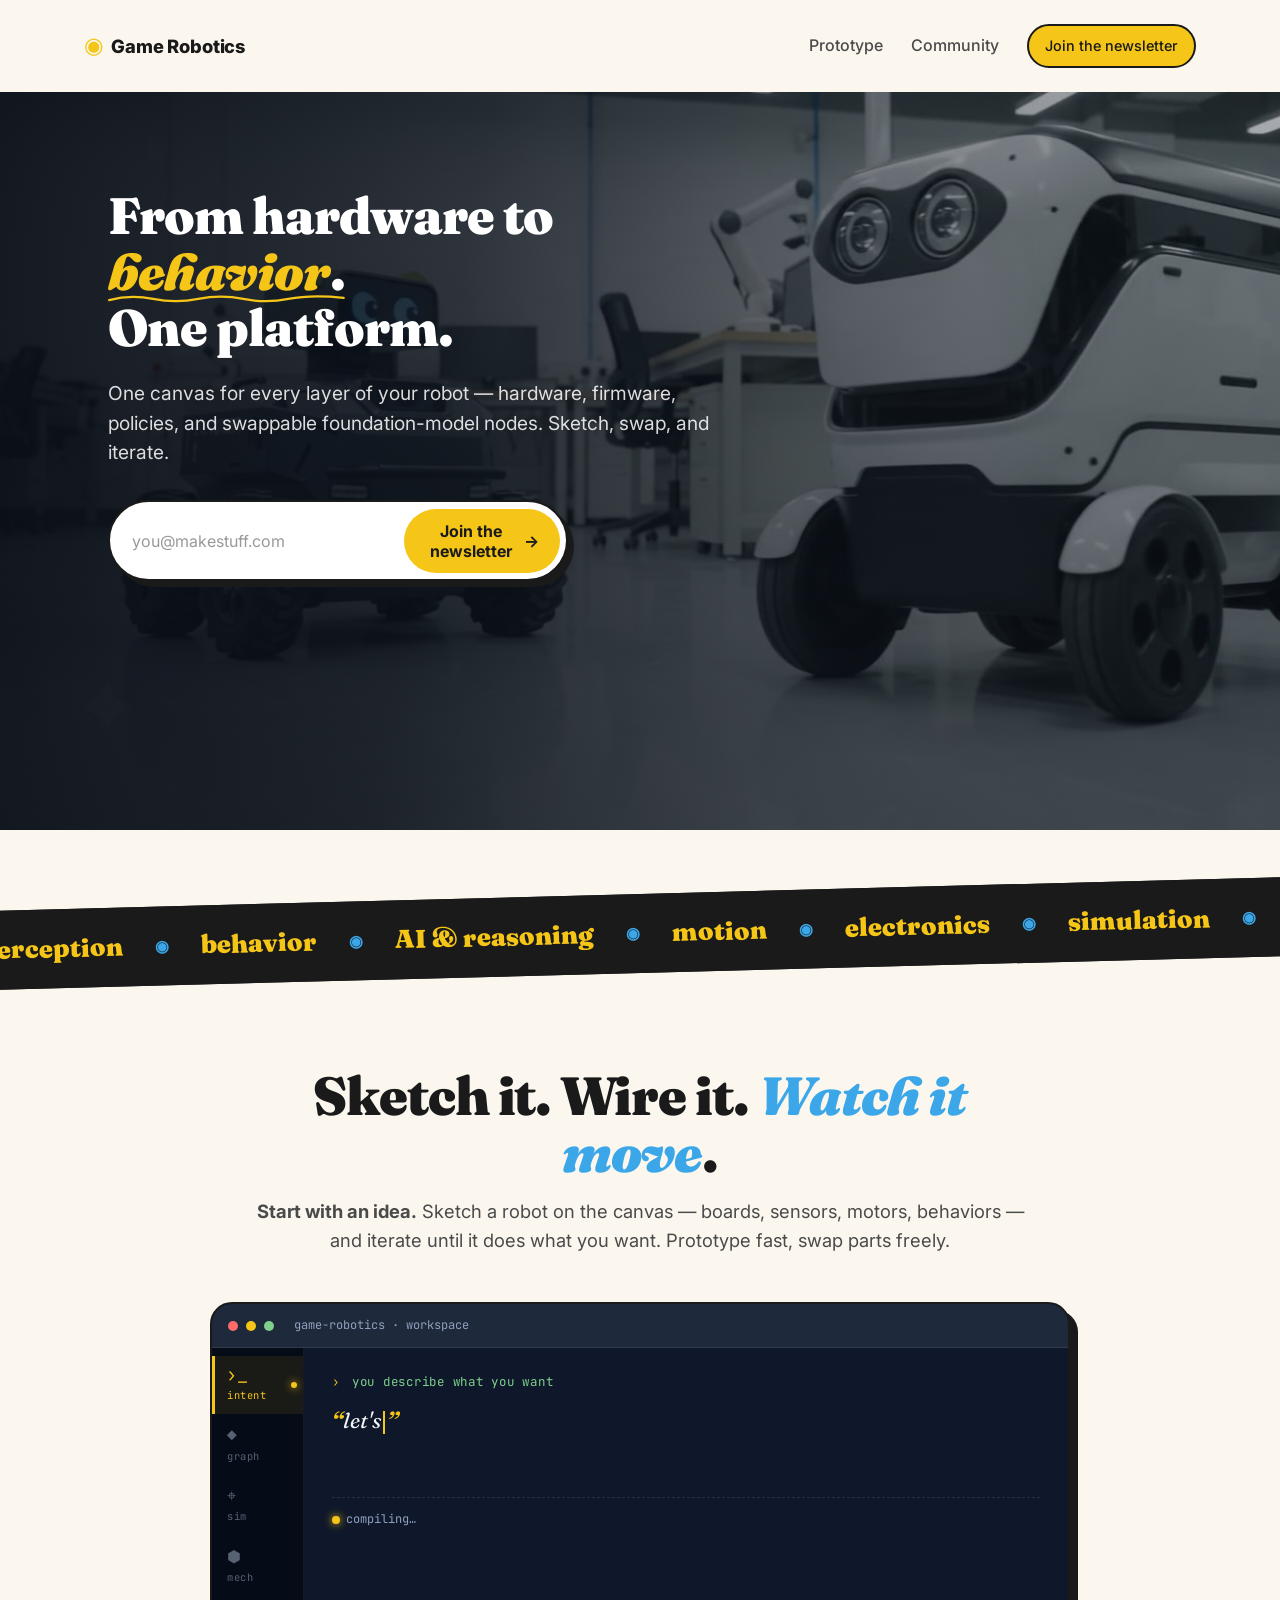
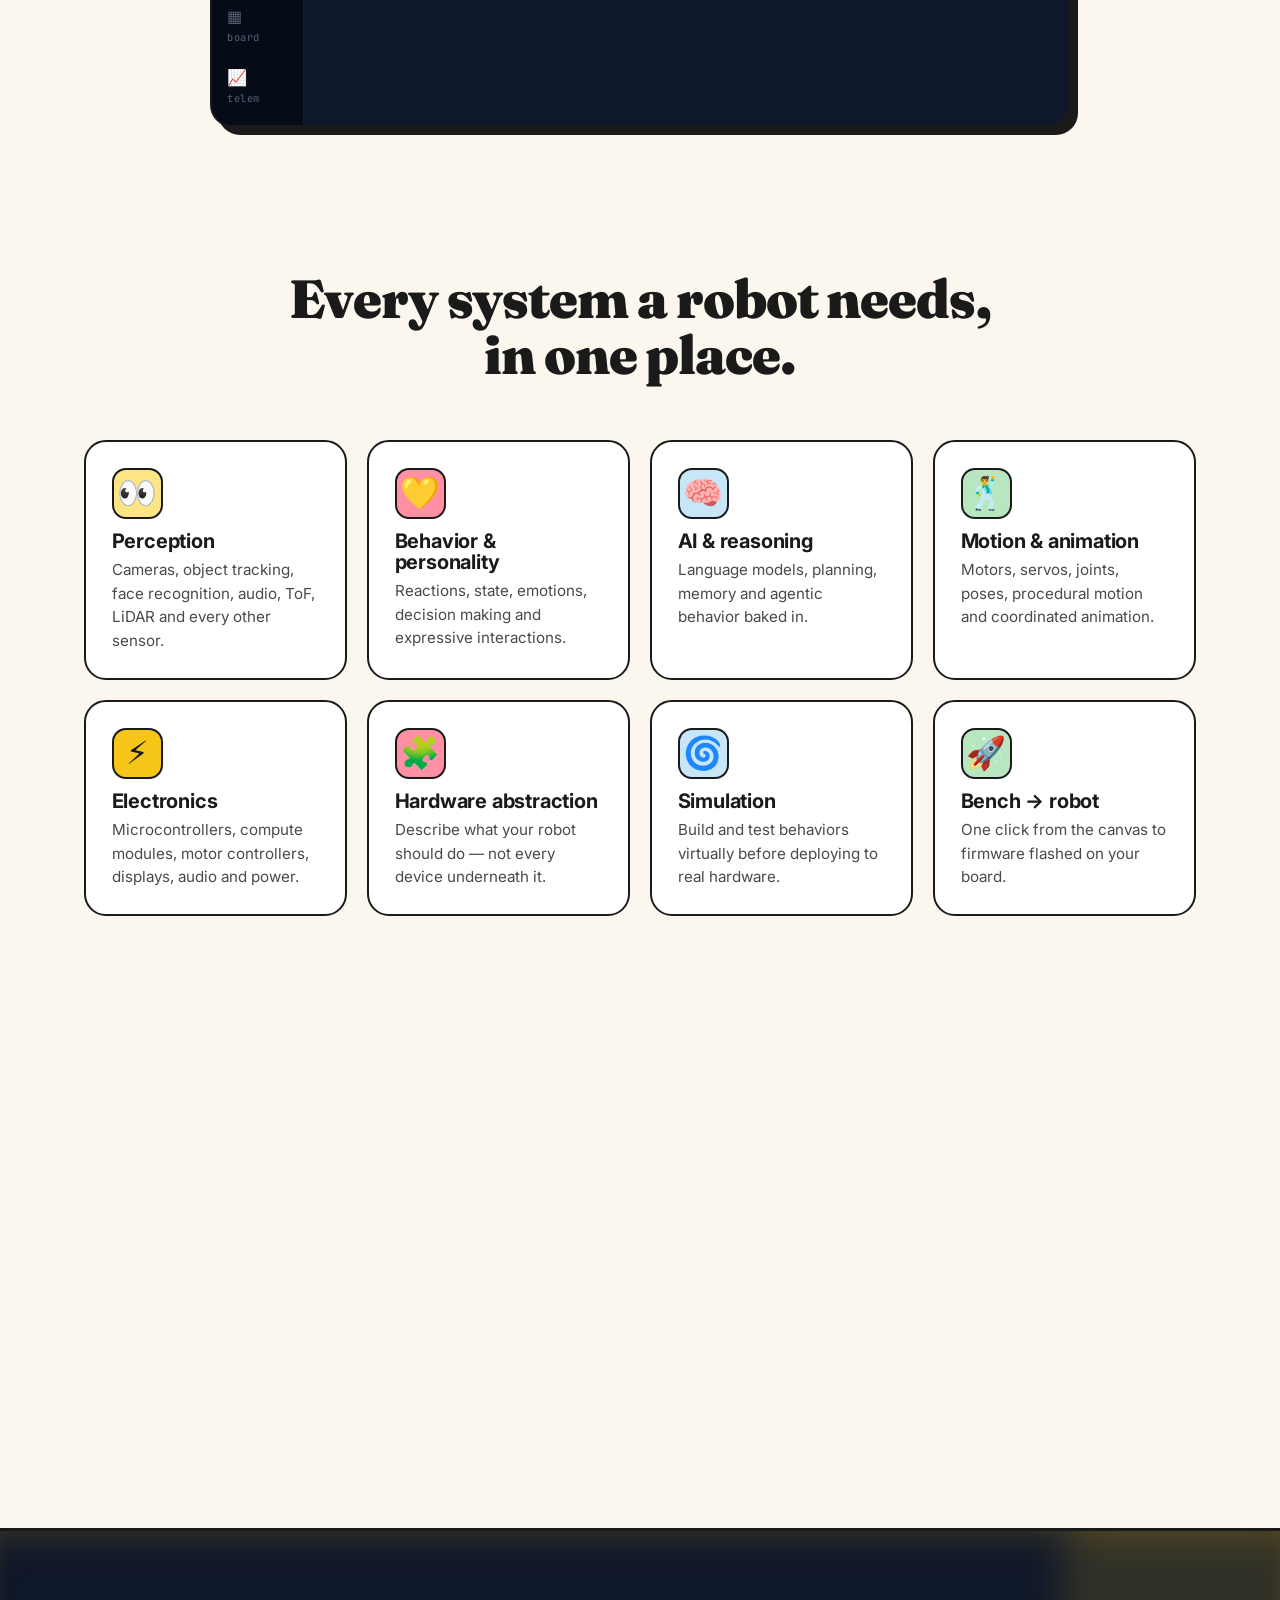
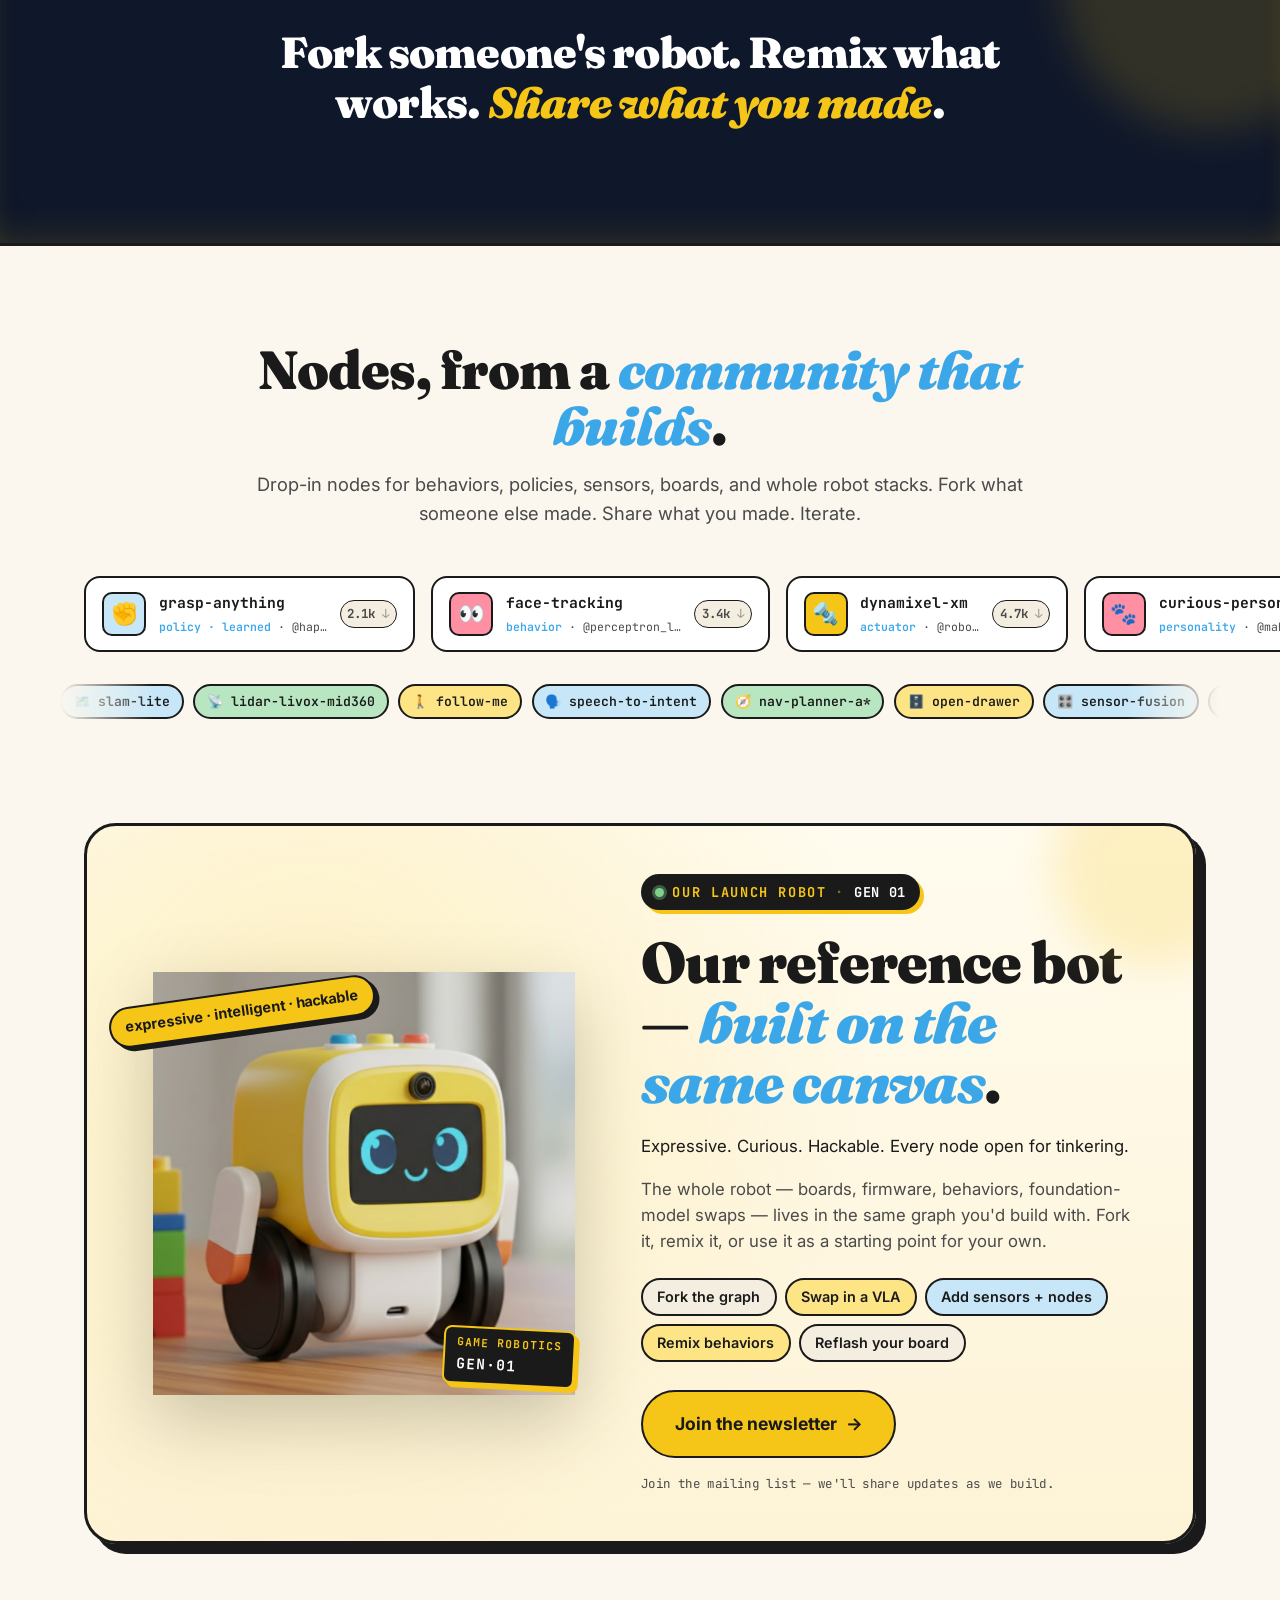
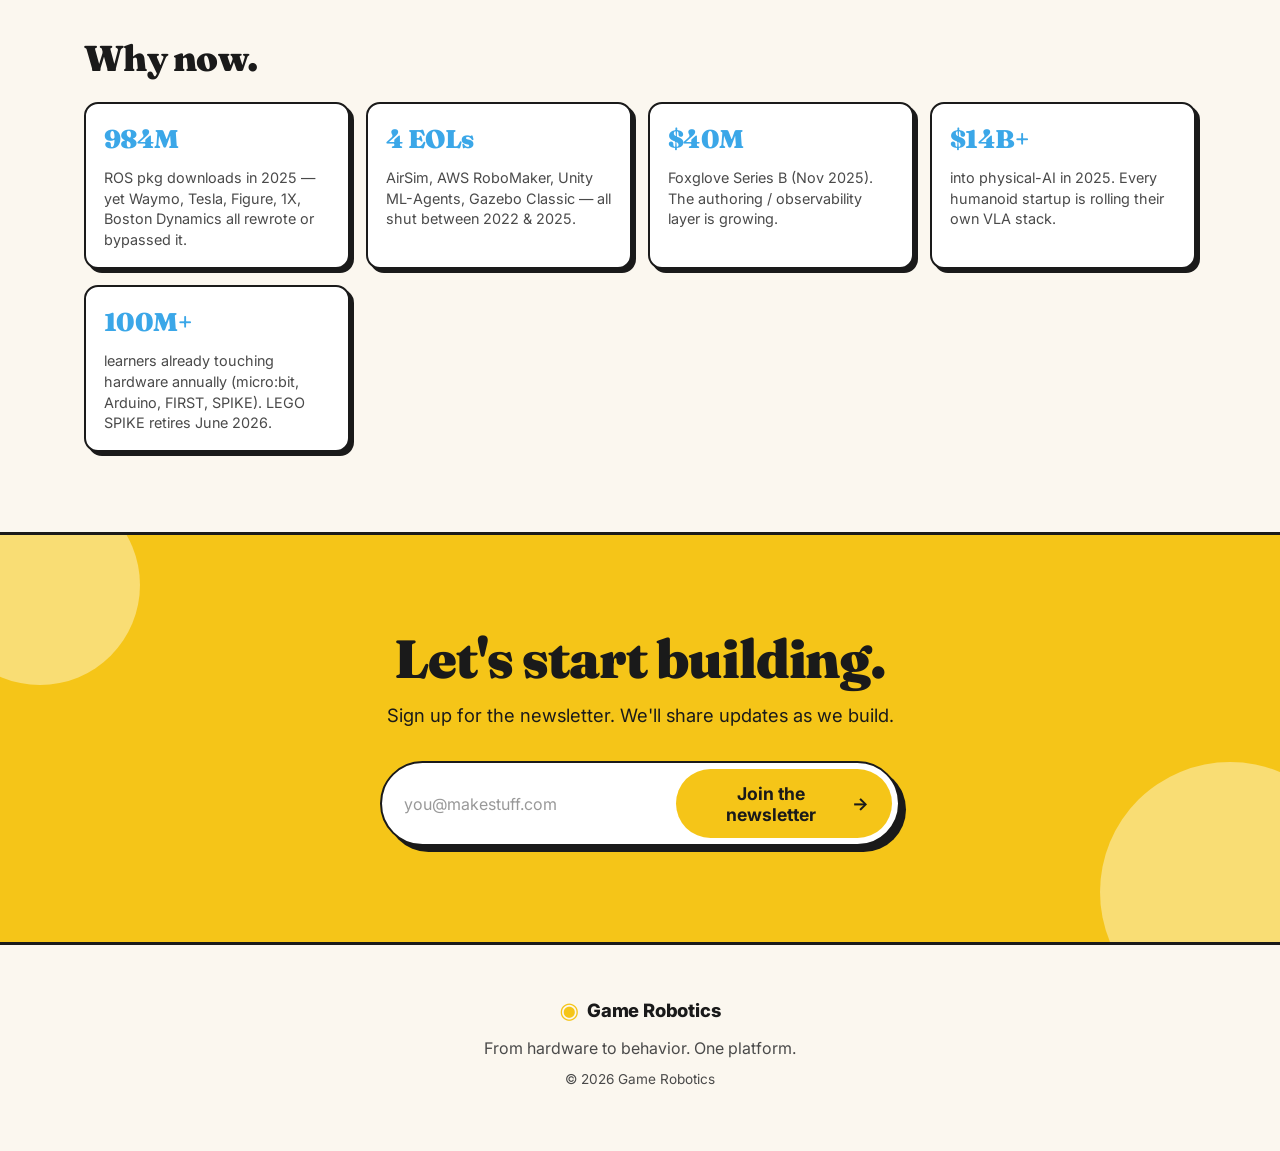
==== v5-substrate/index.html @ aabcc960 "D: 'breadboard' -> 'hardware' throughout (hero, title, footer)" ====
<!DOCTYPE html>
<html lang="en">
<head>
  <meta charset="UTF-8" />
  <meta name="viewport" content="width=device-width, initial-scale=1.0" />
  <title>Game Robotics — From hardware to behavior. One platform.</title>
  <meta name="description" content="From hardware to policy on one canvas. Hand-code a node or drop in a foundation model — same wires. For makers, researchers, and tinkerers." />
  <!-- Naming/domain notes (from Sept 2026 handoff, §9):
       - 'Game Robotics' invites ambiguity ('robotics for game devs?') — flagged, not yet renamed.
       - Domain grab status for gamerobotics.com/.io/.dev still open. -->
  <link rel="preconnect" href="https://fonts.googleapis.com" />
  <link rel="preconnect" href="https://fonts.gstatic.com" crossorigin />
  <link href="https://fonts.googleapis.com/css2?family=Fraunces:opsz,wght@9..144,700;9..144,900&family=Inter:wght@400;500;600;700&family=JetBrains+Mono:wght@500&display=swap" rel="stylesheet" />
  <link rel="stylesheet" href="styles.css" />
</head>
<body>
  <!-- Nav -->
  <header class="nav">
    <a href="#" class="logo">
      <span class="logo-mark">◉</span>
      <span>Game Robotics</span>
    </a>
    <nav class="nav-links">
      <a href="#engine">Prototype</a>
      <a href="#community">Community</a>
      <a href="#signup" class="btn btn-sm btn-primary">Join the newsletter</a>
    </nav>
  </header>

  <!-- Hero -->
  <section class="hero hero-video">
    <video class="hero-bg" autoplay muted loop playsinline preload="auto" poster="assets/hero-poster.jpg">
      <source src="assets/hero.mp4" type="video/mp4" />
    </video>
    <div class="hero-scrim" aria-hidden="true"></div>
    <div class="hero-copy">
      <h1>
        From hardware to <span class="squiggle-wrap"><em>behavior</em>.<svg class="squiggle" viewBox="0 0 420 12" fill="none" xmlns="http://www.w3.org/2000/svg"><path d="M2 8 Q 40 -2, 80 6 T 160 6 T 240 6 T 320 6 T 418 4" stroke="#F5C518" stroke-width="4" stroke-linecap="round"/></svg></span><br />
        One platform.
      </h1>
      <p class="lede">
        One canvas for every layer of your robot — hardware, firmware, policies,
        and swappable foundation-model nodes. Sketch, swap, and iterate.
      </p>
      <form class="signup" onsubmit="event.preventDefault(); document.getElementById('signup-success').hidden = false;">
        <input type="email" placeholder="you@makestuff.com" aria-label="Email address" required />
        <button type="submit" class="btn btn-primary">
          Join the newsletter <span aria-hidden="true">→</span>
        </button>
      </form>
      <p id="signup-success" class="signup-success" hidden>Thanks! We'll be in touch. 🎉</p>
    </div>
  </section>

  <!-- Marquee -->
  <div class="marquee" aria-hidden="true">
    <div class="marquee-track">
      <span>perception</span><span>◉</span>
      <span>behavior</span><span>◉</span>
      <span>AI &amp; reasoning</span><span>◉</span>
      <span>motion</span><span>◉</span>
      <span>electronics</span><span>◉</span>
      <span>simulation</span><span>◉</span>
      <span>foundation models</span><span>◉</span>
      <span>perception</span><span>◉</span>
      <span>behavior</span><span>◉</span>
      <span>AI &amp; reasoning</span><span>◉</span>
      <span>motion</span><span>◉</span>
      <span>electronics</span><span>◉</span>
      <span>simulation</span><span>◉</span>
      <span>foundation models</span><span>◉</span>
    </div>
  </div>

  <!-- The pitch -->
  <section class="pitch" id="engine">
    <div class="section-head">
      <h2>Sketch it. Wire it. <em>Watch it move</em>.</h2>
      <p class="section-lede">
        <strong>Start with an idea.</strong> Sketch a robot on the canvas —
        boards, sensors, motors, behaviors — and iterate until it does what
        you want. Prototype fast, swap parts freely.
      </p>
    </div>

    <div class="prompt-card" data-typewriter="let's make a robot that delivers food to people in food deserts. we want it expressive and friendly.">
      <div class="prompt-topbar">
        <span class="prompt-dot"></span>
        <span class="prompt-dot"></span>
        <span class="prompt-dot"></span>
        <span class="prompt-tabname">game-robotics · workspace</span>
      </div>
      <div class="prompt-shell">
        <aside class="prompt-tabs" aria-label="Workspace contexts">
          <div class="ptab" data-phase="intent">
            <span class="ptab-ic" aria-hidden="true">›_</span>
            <span class="ptab-lb">intent</span>
          </div>
          <div class="ptab" data-phase="graph">
            <span class="ptab-ic" aria-hidden="true">◆</span>
            <span class="ptab-lb">graph</span>
          </div>
          <div class="ptab" data-phase="sim">
            <span class="ptab-ic" aria-hidden="true">⌖</span>
            <span class="ptab-lb">sim</span>
          </div>
          <div class="ptab" data-phase="mech">
            <span class="ptab-ic" aria-hidden="true">⬢</span>
            <span class="ptab-lb">mech</span>
          </div>
          <div class="ptab" data-phase="board">
            <span class="ptab-ic" aria-hidden="true">▦</span>
            <span class="ptab-lb">board</span>
          </div>
          <div class="ptab" data-phase="telemetry">
            <span class="ptab-ic" aria-hidden="true">📈</span>
            <span class="ptab-lb">telem</span>
          </div>
        </aside>
        <div class="prompt-main">
      <div class="prompt-body">
        <div class="prompt-label"><span class="pl-arrow">›</span> you describe what you want</div>
        <p class="prompt-text">
          <span class="prompt-quote">“</span><span class="prompt-typed" aria-live="polite"></span><span class="prompt-cursor" aria-hidden="true"></span><span class="prompt-quote">”</span>
        </p>
        <div class="prompt-status">
          <span class="status-dot"></span> <span class="status-text">awaiting input…</span>
        </div>
      </div>

      <!-- Blueprint diagram: appears after typing completes -->
      <div class="blueprint" aria-label="Blueprint graph generated from your intent">
        <div class="bp-grid" aria-hidden="true"></div>
        <svg class="bp-wires" viewBox="0 0 800 380" preserveAspectRatio="none" aria-hidden="true">
          <defs>
            <linearGradient id="wire-blue" x1="0" x2="1"><stop offset="0" stop-color="#3BA7E8"/><stop offset="1" stop-color="#3BA7E8"/></linearGradient>
            <linearGradient id="wire-yellow" x1="0" x2="1"><stop offset="0" stop-color="#F5C518"/><stop offset="1" stop-color="#F5C518"/></linearGradient>
            <linearGradient id="wire-green" x1="0" x2="1"><stop offset="0" stop-color="#7ED08C"/><stop offset="1" stop-color="#7ED08C"/></linearGradient>
          </defs>
          <path class="wire wire-1" d="M 170 200 C 220 200, 170 90, 220 90" stroke="url(#wire-yellow)" fill="none" stroke-width="3" stroke-linecap="round"/>
          <path class="wire wire-2" d="M 170 200 C 220 200, 170 290, 220 290" stroke="url(#wire-yellow)" fill="none" stroke-width="3" stroke-linecap="round"/>
          <path class="wire wire-3" d="M 360 90 L 440 90" stroke="url(#wire-blue)" fill="none" stroke-width="3" stroke-linecap="round"/>
          <path class="wire wire-4" d="M 360 290 L 440 290" stroke="url(#wire-blue)" fill="none" stroke-width="3" stroke-linecap="round"/>
          <path class="wire wire-5" d="M 580 90 C 620 90, 580 200, 620 200" stroke="url(#wire-green)" fill="none" stroke-width="3" stroke-linecap="round"/>
          <path class="wire wire-6" d="M 580 290 C 620 290, 580 200, 620 200" stroke="url(#wire-green)" fill="none" stroke-width="3" stroke-linecap="round"/>
        </svg>

        <div class="bp-node bp-event"     style="--x:2%;  --y:44%; --i:0">
          <div class="bp-head">event · request</div>
          <div class="bp-row"><span>intent</span><span class="pin pin-out"></span></div>
        </div>
        <div class="bp-node bp-fn"        style="--x:26%; --y:16%; --i:1">
          <div class="bp-head">perception</div>
          <div class="bp-row"><span class="pin pin-in"></span><span>vision + audio</span><span class="pin pin-out"></span></div>
        </div>
        <div class="bp-node bp-fn"        style="--x:26%; --y:66%; --i:2">
          <div class="bp-head">navigation</div>
          <div class="bp-row"><span class="pin pin-in"></span><span>route + obstacle</span><span class="pin pin-out"></span></div>
        </div>
        <div class="bp-node bp-behavior"  style="--x:52%; --y:16%; --i:3">
          <div class="bp-head">expression</div>
          <div class="bp-row"><span class="pin pin-in"></span><span>smile · greet</span><span class="pin pin-out"></span></div>
        </div>
        <div class="bp-node bp-fn"        style="--x:52%; --y:66%; --i:4">
          <div class="bp-head">path plan</div>
          <div class="bp-row"><span class="pin pin-in"></span><span>waypoints</span><span class="pin pin-out"></span></div>
        </div>
        <div class="bp-node bp-deploy"    style="--x:78%; --y:44%; --i:5">
          <div class="bp-head">deliver</div>
          <div class="bp-row"><span class="pin pin-in"></span><span>handoff · farewell</span></div>
        </div>
      </div>

      <!-- Simulation viewport: top-down city map -->
      <div class="simulation" aria-label="Live simulation of the robot delivering across a small city">
        <div class="sim-viewport">
          <!-- Map: buildings, streets, route, robot -->
          <svg class="sim-map" viewBox="0 0 800 380" preserveAspectRatio="none" aria-hidden="true">
            <!-- Background -->
            <rect width="800" height="380" fill="#050912"/>

            <!-- Building blocks -->
            <g class="bldgs">
              <rect x="30"  y="30"  width="360" height="140" rx="4" class="bldg"/>
              <rect x="440" y="30"  width="160" height="140" rx="4" class="bldg"/>
              <rect x="640" y="30"  width="130" height="140" rx="4" class="bldg bldg-dest"/>
              <rect x="30"  y="220" width="360" height="80"  rx="4" class="bldg bldg-park"/>
              <rect x="440" y="220" width="160" height="80"  rx="4" class="bldg"/>
              <rect x="640" y="220" width="130" height="80"  rx="4" class="bldg"/>
              <rect x="30"  y="340" width="740" height="30"  rx="4" class="bldg bldg-thin"/>
            </g>

            <!-- Street center dashed lines -->
            <g class="street-lines">
              <line x1="30"  y1="195" x2="770" y2="195"/>
              <line x1="30"  y1="325" x2="770" y2="325"/>
              <line x1="420" y1="30"  x2="420" y2="340"/>
              <line x1="620" y1="30"  x2="620" y2="340"/>
            </g>

            <!-- Route: warehouse → delivery-04 -->
            <path id="route" class="route-glow" d="M 80 325 H 410 Q 420 325 420 315 V 205 Q 420 195 430 195 H 610 Q 620 195 620 185 V 80" fill="none"/>
            <path class="route-line" d="M 80 325 H 410 Q 420 325 420 315 V 205 Q 420 195 430 195 H 610 Q 620 195 620 185 V 80" fill="none"/>

            <!-- Origin marker -->
            <g class="marker-origin" transform="translate(80, 325)">
              <rect x="-8" y="-8" width="16" height="16" rx="2"/>
              <circle r="3"/>
            </g>

            <!-- Destination pin -->
            <g class="marker-dest" transform="translate(620, 80)">
              <circle class="dest-halo" r="16"/>
              <circle class="dest-ring" r="10"/>
              <circle class="dest-core" r="4"/>
            </g>

            <!-- Robot marker following the route -->
            <g class="map-robot">
              <rect x="-9" y="-6" width="14" height="12" rx="2" class="mr-body"/>
              <polygon points="5,-4 11,0 5,4" class="mr-nose"/>
              <circle class="mr-halo" r="14"/>
              <animateMotion dur="6s" repeatCount="indefinite" rotate="auto" begin="0s">
                <mpath href="#route"/>
              </animateMotion>
            </g>

            <!-- Labels -->
            <text x="80"  y="360" class="map-label" text-anchor="middle">WAREHOUSE</text>
            <text x="620" y="52"  class="map-label map-label-dest" text-anchor="middle">delivery-04</text>
            <text x="210" y="105" class="map-label map-label-block">residential-N</text>
            <text x="520" y="105" class="map-label map-label-block">market-blk</text>
            <text x="210" y="266" class="map-label map-label-block">central park</text>
          </svg>

          <!-- HUD overlays -->
          <div class="sim-hud sim-hud-tl">
            <span class="hud-badge hud-badge-live"><span class="hud-dot"></span> LIVE SIM</span>
            <div class="hud-row"><span class="hud-label">state</span> <span class="hud-val" data-hud="state">en route</span></div>
            <div class="hud-row"><span class="hud-label">target</span> <span class="hud-val">delivery-04</span></div>
          </div>
          <div class="sim-hud sim-hud-tr">
            <div class="hud-row"><span class="hud-label">bat</span> <span class="hud-val" data-hud="battery">87%</span></div>
            <div class="hud-row"><span class="hud-label">vel</span> <span class="hud-val" data-hud="speed">0.0 m/s</span></div>
            <div class="hud-row"><span class="hud-label">eta</span> <span class="hud-val" data-hud="eta">00:06</span></div>
          </div>

          <!-- Speech bubble near destination -->
          <div class="sim-speech" aria-hidden="true">
            <span class="sim-speech-text">delivery successful</span>
          </div>
        </div>
      </div>

      <!-- Mechanical design: appears after the sim, before the PCB -->
      <div class="mech-design" aria-label="Mechanical design view">
        <div class="md-topbar">
          <span class="md-tabname">chassis.step</span>
          <span class="md-status"><span class="md-status-dot"></span> assembly · rev 3 · 4 parts</span>
        </div>
        <div class="md-stage">
          <svg class="md-view" viewBox="0 0 800 380" preserveAspectRatio="xMidYMid meet" aria-hidden="true">
            <!-- Iso grid background -->
            <defs>
              <pattern id="md-iso-grid" x="0" y="0" width="40" height="46" patternUnits="userSpaceOnUse" patternTransform="skewX(-30)">
                <line x1="0" y1="0" x2="0" y2="46" stroke="rgba(126,208,140,0.08)" stroke-width="0.5"/>
                <line x1="0" y1="0" x2="40" y2="0" stroke="rgba(126,208,140,0.08)" stroke-width="0.5"/>
              </pattern>
            </defs>
            <rect width="800" height="380" fill="url(#md-iso-grid)"/>

            <!-- Ground reference dashed lines -->
            <line class="md-ref" x1="150" y1="310" x2="700" y2="310"/>
            <line class="md-ref" x1="150" y1="310" x2="230" y2="270"/>

            <!-- Chassis (isometric box) -->
            <g class="md-chassis">
              <!-- Front face -->
              <path class="face face-front" d="M 280 240 L 500 240 L 500 320 L 280 320 Z"/>
              <!-- Top face -->
              <path class="face face-top" d="M 280 240 L 360 195 L 580 195 L 500 240 Z"/>
              <!-- Right face -->
              <path class="face face-side" d="M 500 240 L 580 195 L 580 275 L 500 320 Z"/>
              <!-- Back edges (dashed hidden) -->
              <path class="edge-hidden" d="M 360 195 L 360 275 L 280 320 M 360 275 L 580 275"/>
            </g>

            <!-- Wheels: four ellipses -->
            <g class="md-wheels">
              <ellipse class="wheel" cx="300" cy="330" rx="26" ry="9"/>
              <ellipse class="wheel" cx="480" cy="330" rx="26" ry="9"/>
              <ellipse class="wheel" cx="360" cy="290" rx="24" ry="8"/>
              <ellipse class="wheel" cx="540" cy="290" rx="24" ry="8"/>
            </g>

            <!-- Sensor mount on top -->
            <g class="md-mount">
              <rect class="face face-mount" x="410" y="180" width="80" height="24" rx="3"/>
              <circle class="mount-hole" cx="425" cy="192" r="2.5"/>
              <circle class="mount-hole" cx="475" cy="192" r="2.5"/>
            </g>

            <!-- Dimension lines with arrows -->
            <g class="md-dims">
              <!-- Width -->
              <line class="dim" x1="280" y1="345" x2="500" y2="345"/>
              <polygon class="dim-arrow" points="280,345 288,342 288,348"/>
              <polygon class="dim-arrow" points="500,345 492,342 492,348"/>
              <text class="dim-label" x="390" y="362" text-anchor="middle">180 mm</text>

              <!-- Depth (iso back edge) -->
              <line class="dim" x1="520" y1="240" x2="600" y2="192"/>
              <polygon class="dim-arrow" points="520,240 528,238 526,244"/>
              <polygon class="dim-arrow" points="600,192 592,192 596,198"/>
              <text class="dim-label" x="580" y="222" text-anchor="middle">120 mm</text>

              <!-- Height -->
              <line class="dim" x1="260" y1="240" x2="260" y2="320"/>
              <polygon class="dim-arrow" points="260,240 256,248 264,248"/>
              <polygon class="dim-arrow" points="260,320 256,312 264,312"/>
              <text class="dim-label" x="245" y="284" text-anchor="middle" transform="rotate(-90 245 284)">95 mm</text>
            </g>

            <!-- Origin marker -->
            <g class="md-origin" transform="translate(180, 340)">
              <line x1="0" y1="0" x2="18" y2="0" stroke="#d94848" stroke-width="1.5"/>
              <line x1="0" y1="0" x2="0" y2="-14" stroke="#7ED08C" stroke-width="1.5"/>
              <line x1="0" y1="0" x2="-10" y2="6" stroke="#3BA7E8" stroke-width="1.5"/>
              <text x="20" y="4" class="md-axis-lbl x">X</text>
              <text x="2" y="-18" class="md-axis-lbl y">Y</text>
              <text x="-16" y="10" class="md-axis-lbl z">Z</text>
            </g>
          </svg>

          <!-- Part tree overlay -->
          <div class="md-tree">
            <div class="md-tree-title">assembly · robot_v1</div>
            <div class="md-tree-row is-sel"><span class="md-ic">⬢</span> chassis.step</div>
            <div class="md-tree-row"><span class="md-ic">◐</span> wheel_fl.step</div>
            <div class="md-tree-row"><span class="md-ic">◐</span> wheel_fr.step</div>
            <div class="md-tree-row"><span class="md-ic">◐</span> wheel_bl.step</div>
            <div class="md-tree-row"><span class="md-ic">◐</span> wheel_br.step</div>
            <div class="md-tree-row"><span class="md-ic">▬</span> sensor_mount.step</div>
          </div>

          <!-- Specs overlay -->
          <div class="md-specs">
            <div class="md-spec-row"><span class="md-lbl">W</span> <span class="md-val">180 mm</span></div>
            <div class="md-spec-row"><span class="md-lbl">D</span> <span class="md-val">120 mm</span></div>
            <div class="md-spec-row"><span class="md-lbl">H</span> <span class="md-val">95 mm</span></div>
            <div class="md-spec-row"><span class="md-lbl">mass</span> <span class="md-val">0.84 kg</span></div>
            <div class="md-spec-row"><span class="md-lbl">mat</span> <span class="md-val">PC-ABS</span></div>
          </div>
        </div>
      </div>

      <!-- PCB design review: appears after the mech design -->
      <div class="pcb-review" aria-label="PCB layout with live signal trace">
        <div class="pcb-topbar">
          <span class="pcb-tabname">board.pcb</span>
          <span class="pcb-status"><span class="pcb-status-dot"></span> signal trace · rev A</span>
        </div>
        <div class="pcb-stage">
          <svg class="pcb-view" viewBox="0 0 800 380" preserveAspectRatio="xMidYMid meet" aria-hidden="true">
            <!-- Board substrate with mounting holes -->
            <rect class="pcb-board" x="12" y="12" width="776" height="356" rx="10"/>
            <g class="pcb-holes">
              <circle cx="30"  cy="30"  r="5"/>
              <circle cx="770" cy="30"  r="5"/>
              <circle cx="30"  cy="350" r="5"/>
              <circle cx="770" cy="350" r="5"/>
            </g>

            <!-- Silkscreen edge markings -->
            <g class="pcb-silk">
              <text x="60" y="26">GAME·ROBOTICS  MAIN·BRD  REV-A  2026</text>
              <text x="30" y="365" class="pcb-silk-sm">GND</text>
              <text x="740" y="365" class="pcb-silk-sm">3V3</text>
            </g>

            <!-- Traces (drawn under components) -->
            <g class="pcb-traces">
              <!-- Power rail (red-ish) top -->
              <path id="tr-pwr" class="trace pwr" d="M 60 55 L 730 55 L 730 90"/>
              <!-- Camera → MCU (SPI) -->
              <path id="tr-cam" class="trace data" d="M 220 130 L 220 180 L 300 180 L 300 200"/>
              <!-- IMU → MCU (I2C) -->
              <path id="tr-imu" class="trace i2c" d="M 120 130 L 120 200 L 260 200"/>
              <!-- MCU → Motor A (PWM) -->
              <path id="tr-m1"  class="trace pwm" d="M 400 210 L 500 210 L 500 150 L 570 150"/>
              <!-- MCU → Motor B (PWM) -->
              <path id="tr-m2"  class="trace pwm" d="M 400 230 L 500 230 L 500 280 L 570 280"/>
              <!-- MCU → Audio DAC (I2S) -->
              <path id="tr-aud" class="trace data" d="M 320 250 L 320 320 L 180 320"/>
              <!-- MCU → USB-C -->
              <path id="tr-usb" class="trace data" d="M 400 200 L 680 200 L 680 175 L 745 175"/>
              <!-- Ground return -->
              <path id="tr-gnd" class="trace gnd" d="M 60 340 L 740 340"/>
            </g>

            <!-- Animated signal pulses running along the traces -->
            <g class="pcb-signals">
              <circle class="pulse pulse-pwr" r="3.5"><animateMotion dur="2s" repeatCount="indefinite" rotate="auto"><mpath href="#tr-pwr"/></animateMotion></circle>
              <circle class="pulse pulse-cam" r="3"><animateMotion dur="1.2s" repeatCount="indefinite"><mpath href="#tr-cam"/></animateMotion></circle>
              <circle class="pulse pulse-imu" r="2.5"><animateMotion dur="2.4s" repeatCount="indefinite"><mpath href="#tr-imu"/></animateMotion></circle>
              <circle class="pulse pulse-m1" r="3"><animateMotion dur="0.9s" repeatCount="indefinite"><mpath href="#tr-m1"/></animateMotion></circle>
              <circle class="pulse pulse-m2" r="3"><animateMotion dur="0.9s" begin="0.45s" repeatCount="indefinite"><mpath href="#tr-m2"/></animateMotion></circle>
              <circle class="pulse pulse-aud" r="2.5"><animateMotion dur="1.6s" repeatCount="indefinite"><mpath href="#tr-aud"/></animateMotion></circle>
              <circle class="pulse pulse-usb" r="3"><animateMotion dur="1.8s" repeatCount="indefinite"><mpath href="#tr-usb"/></animateMotion></circle>
            </g>

            <!-- Components -->
            <g class="pcb-comps">
              <!-- MCU -->
              <g class="comp comp-mcu" transform="translate(340, 200)">
                <rect class="pkg" x="-60" y="-25" width="120" height="50" rx="3"/>
                <circle class="dot-pin" cx="-53" cy="-18" r="1.8"/>
                <g class="pins-top">
                  <line x1="-45" y1="-25" x2="-45" y2="-32"/><line x1="-30" y1="-25" x2="-30" y2="-32"/>
                  <line x1="-15" y1="-25" x2="-15" y2="-32"/><line x1="0" y1="-25" x2="0" y2="-32"/>
                  <line x1="15" y1="-25" x2="15" y2="-32"/><line x1="30" y1="-25" x2="30" y2="-32"/>
                  <line x1="45" y1="-25" x2="45" y2="-32"/>
                </g>
                <g class="pins-bot">
                  <line x1="-45" y1="25" x2="-45" y2="32"/><line x1="-30" y1="25" x2="-30" y2="32"/>
                  <line x1="-15" y1="25" x2="-15" y2="32"/><line x1="0" y1="25" x2="0" y2="32"/>
                  <line x1="15" y1="25" x2="15" y2="32"/><line x1="30" y1="25" x2="30" y2="32"/>
                  <line x1="45" y1="25" x2="45" y2="32"/>
                </g>
                <text class="comp-label" y="4" text-anchor="middle">MCU · U1</text>
              </g>

              <!-- Camera -->
              <g class="comp comp-cam" transform="translate(220, 100)">
                <rect class="pkg" x="-24" y="-24" width="48" height="48" rx="4"/>
                <circle class="lens-outer" r="16"/>
                <circle class="lens-inner" r="10"/>
                <circle class="lens-glint" cx="-4" cy="-4" r="2"/>
                <text class="comp-label" y="40" text-anchor="middle">CAM</text>
              </g>

              <!-- IMU -->
              <g class="comp comp-imu" transform="translate(120, 100)">
                <rect class="pkg" x="-18" y="-18" width="36" height="36" rx="3"/>
                <circle class="dot-pin" cx="-13" cy="-13" r="1.5"/>
                <text class="comp-label" y="30" text-anchor="middle">IMU</text>
              </g>

              <!-- Motor Driver A -->
              <g class="comp comp-mot" transform="translate(600, 150)">
                <rect class="pkg pkg-power" x="-30" y="-20" width="60" height="40" rx="3"/>
                <g class="heat">
                  <line x1="-22" y1="-14" x2="22" y2="-14"/>
                  <line x1="-22" y1="-6" x2="22" y2="-6"/>
                  <line x1="-22" y1="2" x2="22" y2="2"/>
                  <line x1="-22" y1="10" x2="22" y2="10"/>
                </g>
                <text class="comp-label" y="32" text-anchor="middle">DRV-A</text>
              </g>

              <!-- Motor Driver B -->
              <g class="comp comp-mot" transform="translate(600, 280)">
                <rect class="pkg pkg-power" x="-30" y="-20" width="60" height="40" rx="3"/>
                <g class="heat">
                  <line x1="-22" y1="-14" x2="22" y2="-14"/>
                  <line x1="-22" y1="-6" x2="22" y2="-6"/>
                  <line x1="-22" y1="2" x2="22" y2="2"/>
                  <line x1="-22" y1="10" x2="22" y2="10"/>
                </g>
                <text class="comp-label" y="32" text-anchor="middle">DRV-B</text>
              </g>

              <!-- Audio DAC -->
              <g class="comp comp-aud" transform="translate(150, 320)">
                <rect class="pkg" x="-24" y="-14" width="48" height="28" rx="3"/>
                <text class="comp-label" y="3" text-anchor="middle">DAC</text>
              </g>

              <!-- USB-C connector on right edge -->
              <g class="comp comp-usb" transform="translate(755, 175)">
                <rect class="pkg pkg-conn" x="-14" y="-14" width="28" height="28" rx="12"/>
                <text class="comp-label" y="34" text-anchor="middle">USB-C</text>
              </g>

              <!-- Passives cluster near MCU -->
              <g class="comp comp-pass" transform="translate(340, 140)">
                <rect class="passive" x="-40" y="-4" width="12" height="6" rx="1"/>
                <rect class="passive" x="-22" y="-4" width="12" height="6" rx="1"/>
                <rect class="passive" x="-4"  y="-4" width="12" height="6" rx="1"/>
                <rect class="passive" x="14"  y="-4" width="12" height="6" rx="1"/>
                <rect class="passive cap" x="32" y="-6" width="10" height="10" rx="1"/>
              </g>
            </g>

            <!-- Activity LEDs -->
            <g class="pcb-leds">
              <circle class="led led-1" cx="60" cy="90" r="3"/>
              <circle class="led led-2" cx="60" cy="105" r="3"/>
              <circle class="led led-3" cx="60" cy="120" r="3"/>
            </g>
          </svg>

          <!-- Corner metrics + mini scope -->
          <div class="pcb-hud">
            <div class="pcb-metric"><span class="pcb-label">SPI</span> <span class="pcb-val">12&nbsp;MHz</span></div>
            <div class="pcb-metric"><span class="pcb-label">I2C</span> <span class="pcb-val">400&nbsp;kHz</span></div>
            <div class="pcb-metric"><span class="pcb-label">PWM</span> <span class="pcb-val">20&nbsp;kHz</span></div>
            <div class="pcb-metric"><span class="pcb-label">3V3</span> <span class="pcb-val pcb-val-ok">3.29&nbsp;V</span></div>
            <svg class="pcb-scope" viewBox="0 0 100 30" preserveAspectRatio="none" aria-hidden="true">
              <path class="scope-grid" d="M 0 15 L 100 15 M 25 0 L 25 30 M 50 0 L 50 30 M 75 0 L 75 30"/>
              <path class="scope-wave" d="M 0 20 L 12 20 L 12 8 L 22 8 L 22 20 L 32 20 L 32 8 L 42 8 L 42 20 L 52 20 L 52 8 L 62 8 L 62 20 L 72 20 L 72 8 L 82 8 L 82 20 L 100 20"/>
            </svg>
          </div>
        </div>
      </div>

      <!-- Telemetry viewer (Foxglove-style): appears after PCB review -->
      <div class="telemetry-panel" aria-label="Live telemetry viewer">
        <div class="tp-topbar">
          <span class="tp-tabname">telemetry.gr</span>
          <span class="tp-status"><span class="tp-status-dot"></span> streaming · <span data-tp-rate>47</span> msg/s</span>
        </div>

        <div class="tp-grid">
          <!-- Time-series chart -->
          <div class="tp-panel tp-chart">
            <div class="tp-panel-head">
              <span class="tp-panel-title">/motor/rpm</span>
              <span class="tp-panel-meta">Hz · int32</span>
            </div>
            <div class="tp-chart-body">
              <svg class="tp-chart-svg" viewBox="0 0 400 90" preserveAspectRatio="none" aria-hidden="true">
                <path class="chart-grid" d="M 0 22 L 400 22 M 0 45 L 400 45 M 0 68 L 400 68"/>
                <path class="chart-fill" d="M 0 60 L 20 55 L 40 40 L 60 48 L 80 30 L 100 42 L 120 25 L 140 45 L 160 32 L 180 50 L 200 38 L 220 48 L 240 28 L 260 42 L 280 35 L 300 50 L 320 30 L 340 42 L 360 28 L 380 45 L 400 32 L 400 90 L 0 90 Z"/>
                <path class="chart-line" d="M 0 60 L 20 55 L 40 40 L 60 48 L 80 30 L 100 42 L 120 25 L 140 45 L 160 32 L 180 50 L 200 38 L 220 48 L 240 28 L 260 42 L 280 35 L 300 50 L 320 30 L 340 42 L 360 28 L 380 45 L 400 32"/>
              </svg>
              <div class="tp-chart-cursor" aria-hidden="true"></div>
            </div>
          </div>

          <!-- Camera feed stub -->
          <div class="tp-panel tp-cam">
            <div class="tp-panel-head">
              <span class="tp-panel-title">/camera/front</span>
              <span class="tp-panel-meta">640×480 · 30fps</span>
            </div>
            <div class="tp-cam-body">
              <div class="cam-crosshair" aria-hidden="true"></div>
              <div class="cam-bbox" aria-hidden="true">person · 0.94</div>
              <div class="cam-scan" aria-hidden="true"></div>
              <div class="cam-corner cam-corner-tl"></div>
              <div class="cam-corner cam-corner-tr"></div>
              <div class="cam-corner cam-corner-bl"></div>
              <div class="cam-corner cam-corner-br"></div>
            </div>
          </div>

          <!-- Log console -->
          <div class="tp-panel tp-log">
            <div class="tp-panel-head">
              <span class="tp-panel-title">/rosout</span>
              <span class="tp-panel-meta"><span data-tp-msgs>3204</span> msgs</span>
            </div>
            <div class="tp-log-body" data-tp-log>
              <div class="log-line log-info"><span class="log-time">12:04:17.212</span> <span class="log-lvl">INFO</span> vision · faces detected: 1</div>
              <div class="log-line log-info"><span class="log-time">12:04:17.320</span> <span class="log-lvl">INFO</span> planner · path recomputed (48 pts)</div>
              <div class="log-line log-warn"><span class="log-time">12:04:17.485</span> <span class="log-lvl">WARN</span> imu · high vibration on axis Y</div>
              <div class="log-line log-info"><span class="log-time">12:04:17.601</span> <span class="log-lvl">INFO</span> motion · executing greet</div>
              <div class="log-line log-info"><span class="log-time">12:04:17.734</span> <span class="log-lvl">INFO</span> speech · "delivery successful"</div>
              <div class="log-line log-ok"><span class="log-time">12:04:17.910</span> <span class="log-lvl">OK</span> nav · reached delivery-04</div>
            </div>
          </div>

          <!-- Diagnostics -->
          <div class="tp-panel tp-diag">
            <div class="tp-panel-head">
              <span class="tp-panel-title">/diagnostics</span>
              <span class="tp-panel-meta">6 keys</span>
            </div>
            <div class="tp-diag-body">
              <div class="diag-row"><span class="diag-k">battery</span><div class="bar"><div class="bar-fill bf-ok" style="--w:87%"></div></div><span class="diag-v">87%</span></div>
              <div class="diag-row"><span class="diag-k">cpu</span><div class="bar"><div class="bar-fill" style="--w:42%"></div></div><span class="diag-v">42%</span></div>
              <div class="diag-row"><span class="diag-k">mem</span><div class="bar"><div class="bar-fill" style="--w:58%"></div></div><span class="diag-v">58%</span></div>
              <div class="diag-row"><span class="diag-k">wifi</span><div class="bar"><div class="bar-fill bf-ok" style="--w:72%"></div></div><span class="diag-v">-58dBm</span></div>
              <div class="diag-row"><span class="diag-k">temp</span><div class="bar"><div class="bar-fill" style="--w:33%"></div></div><span class="diag-v">36°C</span></div>
            </div>
          </div>
        </div>

        <!-- Playback timeline -->
        <div class="tp-timeline">
          <span class="tp-btn tp-btn-play" aria-hidden="true">▶</span>
          <span class="tp-time" data-tp-elapsed>00:00:12.417</span>
          <div class="tp-track">
            <div class="tp-track-fill"></div>
            <div class="tp-cursor" aria-hidden="true"></div>
          </div>
          <span class="tp-time tp-time-total">00:00:32.000</span>
        </div>
      </div>
        </div>
      </div>
    </div>
  </section>

  <!-- Feature grid → morphs into robot grid on scroll -->
  <section class="features-morph" aria-label="Every system a robot needs, in every robot you can imagine">
    <div class="fm-stage">
      <div class="section-head">
        <h2>Every system a robot needs,<br /><span class="fm-swap">in one place.</span></h2>
      </div>
      <div class="fm-layers">
        <!-- Layer A: the 8 building blocks (visible at scroll progress 0) -->
        <div class="feature-grid fm-layer fm-features">
          <div class="feature-card fc-1">
            <div class="feature-icon">👀</div>
            <h3>Perception</h3>
            <p>Cameras, object tracking, face recognition, audio, ToF, LiDAR and every other sensor.</p>
          </div>
          <div class="feature-card fc-2">
            <div class="feature-icon">💛</div>
            <h3>Behavior &amp; personality</h3>
            <p>Reactions, state, emotions, decision making and expressive interactions.</p>
          </div>
          <div class="feature-card fc-3">
            <div class="feature-icon">🧠</div>
            <h3>AI &amp; reasoning</h3>
            <p>Language models, planning, memory and agentic behavior baked in.</p>
          </div>
          <div class="feature-card fc-4">
            <div class="feature-icon">🕺</div>
            <h3>Motion &amp; animation</h3>
            <p>Motors, servos, joints, poses, procedural motion and coordinated animation.</p>
          </div>
          <div class="feature-card fc-5">
            <div class="feature-icon">⚡</div>
            <h3>Electronics</h3>
            <p>Microcontrollers, compute modules, motor controllers, displays, audio and power.</p>
          </div>
          <div class="feature-card fc-6">
            <div class="feature-icon">🧩</div>
            <h3>Hardware abstraction</h3>
            <p>Describe what your robot should do — not every device underneath it.</p>
          </div>
          <div class="feature-card fc-7">
            <div class="feature-icon">🌀</div>
            <h3>Simulation</h3>
            <p>Build and test behaviors virtually before deploying to real hardware.</p>
          </div>
          <div class="feature-card fc-8">
            <div class="feature-icon">🚀</div>
            <h3>Bench &rarr; robot</h3>
            <p>One click from the canvas to firmware flashed on your board.</p>
          </div>
        </div>

        <!-- Layer B: the same grid layout, but filled with robots (visible at progress 1) -->
        <div class="feature-grid fm-layer fm-robots" aria-hidden="true">
          <div class="feature-card robot-card">
            <img src="assets/robot-play.png" alt="" />
            <h3>Social Robot</h3>
          </div>
          <div class="feature-card robot-card">
            <img src="assets/robot-microcube.png" alt="" />
            <h3>AI Companion</h3>
          </div>
          <div class="feature-card robot-card">
            <img src="assets/robot-sprout.jpg" alt="" />
            <h3>Humanoid</h3>
          </div>
          <div class="feature-card robot-card">
            <img src="assets/robot-arm.png" alt="" />
            <h3>Research</h3>
          </div>
          <div class="feature-card robot-card">
            <img src="assets/robot-industrial.png" alt="" />
            <h3>Industrial</h3>
          </div>
          <div class="feature-card robot-card robot-card-more">
            <div class="more-plus">+</div>
            <h3>your robot</h3>
          </div>
        </div>
      </div>
    </div>
  </section>

  <!-- Substrate claim (was: game-engines analogy) -->
  <section class="analogy">
    <div class="analogy-inner">
      <h2>Fork someone's robot. Remix what works. <em>Share what you made</em>.</h2>
    </div>
  </section>

  <!-- Community marketplace: shared library of robot abilities -->
  <section class="marketplace" id="community">
    <div class="section-head">
      <h2>Nodes, from a <em>community that builds</em>.</h2>
      <p class="section-lede">
        Drop-in nodes for behaviors, policies, sensors, boards, and whole robot
        stacks. Fork what someone else made. Share what you made. Iterate.
      </p>
    </div>

    <div class="market-grid market-featured">
      <div class="market-card m-policy">
        <div class="m-icon">✊</div>
        <div class="m-body">
          <div class="m-name">grasp-anything</div>
          <div class="m-meta"><span class="m-type">policy · learned</span> · <span class="m-author">@haptic</span></div>
        </div>
        <div class="m-stat">2.1k</div>
      </div>
      <div class="market-card m-behavior">
        <div class="m-icon">👀</div>
        <div class="m-body">
          <div class="m-name">face-tracking</div>
          <div class="m-meta"><span class="m-type">behavior</span> · <span class="m-author">@perceptron_labs</span></div>
        </div>
        <div class="m-stat">3.4k</div>
      </div>
      <div class="market-card m-actuator">
        <div class="m-icon">🔩</div>
        <div class="m-body">
          <div class="m-name">dynamixel-xm</div>
          <div class="m-meta"><span class="m-type">actuator</span> · <span class="m-author">@robotis</span></div>
        </div>
        <div class="m-stat">4.7k</div>
      </div>
      <div class="market-card m-personality">
        <div class="m-icon">🐾</div>
        <div class="m-body">
          <div class="m-name">curious-personality</div>
          <div class="m-meta"><span class="m-type">personality</span> · <span class="m-author">@makers_guild</span></div>
        </div>
        <div class="m-stat">1.8k</div>
      </div>
    </div>

    <div class="market-trail" aria-label="More capabilities in the library">
      <div class="market-trail-track">
        <span class="mini-node">🗺️ slam-lite</span>
        <span class="mini-node">📡 lidar-livox-mid360</span>
        <span class="mini-node">🚶 follow-me</span>
        <span class="mini-node">🗣️ speech-to-intent</span>
        <span class="mini-node">🧭 nav-planner-a*</span>
        <span class="mini-node">🗄️ open-drawer</span>
        <span class="mini-node">🎛️ sensor-fusion</span>
        <span class="mini-node">📷 rgbd-cam</span>
        <span class="mini-node">🧲 gripper-parallel</span>
        <span class="mini-node">🌡️ imu-bno085</span>
        <span class="mini-node">🎨 emotion-mixer</span>
        <span class="mini-node">🧠 llm-planner</span>
        <span class="mini-node">🦾 arm-pilot</span>
        <span class="mini-node">🎯 aim-and-track</span>
        <!-- duplicate for seamless loop -->
        <span class="mini-node" aria-hidden="true">🗺️ slam-lite</span>
        <span class="mini-node" aria-hidden="true">📡 lidar-livox-mid360</span>
        <span class="mini-node" aria-hidden="true">🚶 follow-me</span>
        <span class="mini-node" aria-hidden="true">🗣️ speech-to-intent</span>
        <span class="mini-node" aria-hidden="true">🧭 nav-planner-a*</span>
        <span class="mini-node" aria-hidden="true">🗄️ open-drawer</span>
        <span class="mini-node" aria-hidden="true">🎛️ sensor-fusion</span>
        <span class="mini-node" aria-hidden="true">📷 rgbd-cam</span>
        <span class="mini-node" aria-hidden="true">🧲 gripper-parallel</span>
        <span class="mini-node" aria-hidden="true">🌡️ imu-bno085</span>
        <span class="mini-node" aria-hidden="true">🎨 emotion-mixer</span>
        <span class="mini-node" aria-hidden="true">🧠 llm-planner</span>
        <span class="mini-node" aria-hidden="true">🦾 arm-pilot</span>
        <span class="mini-node" aria-hidden="true">🎯 aim-and-track</span>
      </div>
    </div>

  </section>

  <!-- The first robot: LAUNCH PRODUCT spotlight -->
  <section class="first-robot" id="robot">
    <div class="fr-spotlight">
      <div class="fr-visual">
        <div class="blob blob-yellow-sm"></div>
        <img src="assets/robot-play.png" alt="The first robot built with Game Robotics" />
        <div class="sticker sticker-fr">expressive · intelligent · hackable</div>
        <div class="fr-plate">
          <span class="fr-plate-brand">GAME ROBOTICS</span>
          <span class="fr-plate-code">GEN·01</span>
        </div>
      </div>
      <div class="fr-copy">
        <div class="fr-badge">
          <span class="fr-badge-pulse"></span>
          <span>OUR LAUNCH ROBOT</span>
          <span class="fr-badge-sep">·</span>
          <span class="fr-badge-code">Gen 01</span>
        </div>
        <h2>
          Our reference bot — <em>built on the same canvas</em>.
        </h2>
        <p class="fr-lede">
          Expressive. Curious. Hackable. Every node open for tinkering.
        </p>
        <p>
          The whole robot — boards, firmware, behaviors, foundation-model swaps —
          lives in the same graph you'd build with. Fork it, remix it, or use it as
          a starting point for your own.
        </p>
        <ul class="pill-list">
          <li>Fork the graph</li>
          <li>Swap in a VLA</li>
          <li>Add sensors + nodes</li>
          <li>Remix behaviors</li>
          <li>Reflash your board</li>
        </ul>
        <div class="fr-cta">
          <a href="#signup" class="btn btn-primary btn-lg">Join the newsletter <span aria-hidden="true">→</span></a>
          <span class="fr-cta-note">Join the mailing list — we'll share updates as we build.</span>
        </div>
      </div>
    </div>
  </section>

  <!-- Why now: compact market-signal chip strip -->
  <section class="whynow" id="why-now">
    <div class="whynow-inner">
      <h2>Why now.</h2>
      <ul class="whynow-chips">
        <li>
          <span class="wn-num">984M</span>
          <span class="wn-label">ROS pkg downloads in 2025 — yet Waymo, Tesla, Figure, 1X, Boston Dynamics all rewrote or bypassed it.</span>
        </li>
        <li>
          <span class="wn-num">4 EOLs</span>
          <span class="wn-label">AirSim, AWS RoboMaker, Unity ML-Agents, Gazebo Classic — all shut between 2022 &amp; 2025.</span>
        </li>
        <li>
          <span class="wn-num">$40M</span>
          <span class="wn-label">Foxglove Series B (Nov 2025). The authoring / observability layer is growing.</span>
        </li>
        <li>
          <span class="wn-num">$14B+</span>
          <span class="wn-label">into physical-AI in 2025. Every humanoid startup is rolling their own VLA stack.</span>
        </li>
        <li>
          <span class="wn-num">100M+</span>
          <span class="wn-label">learners already touching hardware annually (micro:bit, Arduino, FIRST, SPIKE). LEGO SPIKE retires June 2026.</span>
        </li>
      </ul>
    </div>
  </section>

  <!-- Final CTA: two paths — mailing list + book a call -->
  <section class="cta" id="signup">
    <div class="cta-inner">
      <h2>Let's start building.</h2>
      <p>Sign up for the newsletter. We'll share updates as we build.</p>
      <form class="signup signup-lg" onsubmit="event.preventDefault(); document.getElementById('signup-success-2').hidden = false;">
        <input type="email" placeholder="you@makestuff.com" aria-label="Email address" required />
        <button type="submit" class="btn btn-primary btn-lg">
          Join the newsletter <span aria-hidden="true">→</span>
        </button>
      </form>
      <p id="signup-success-2" class="signup-success" hidden>Thanks! We'll be in touch. 🎉</p>
    </div>
  </section>

  <footer class="footer">
    <div class="footer-inner">
      <div class="logo">
        <span class="logo-mark">◉</span>
        <span>Game Robotics</span>
      </div>
      <p class="footer-tag">From hardware to behavior. One platform.</p>
      <p class="footer-copy">© 2026 Game Robotics</p>
    </div>
  </footer>
  <script src="morph.js" defer></script>
</body>
</html>
---- v5-substrate/styles.css ----
/* -------- Design tokens: TOYBOX (yellow + blue on cream) -------- */
:root {
  --bg: #FBF7EF;
  --bg-2: #F4EEE0;
  --ink: #1A1A1A;
  --ink-2: #4A4A4A;
  --yellow: #F5C518;
  --yellow-soft: #FDE585;
  --blue: #3BA7E8;
  --blue-soft: #C7E7F8;
  --pink: #FF8FA3;
  --mint: #B8E6C1;
  --dark: #0F172A;
  --radius: 22px;
  --radius-sm: 14px;
  --shadow-play: 6px 6px 0 var(--ink);
  --shadow-soft: 0 10px 30px rgba(0, 0, 0, 0.08);
  --max: 1160px;
}

/* -------- Reset + base -------- */
*, *::before, *::after { box-sizing: border-box; }
html, body { margin: 0; padding: 0; }
body {
  font-family: 'Inter', system-ui, sans-serif;
  background: var(--bg);
  color: var(--ink);
  line-height: 1.55;
  -webkit-font-smoothing: antialiased;
  overflow-x: hidden;
}
img { max-width: 100%; display: block; }
a { color: inherit; text-decoration: none; }
h1, h2, h3 {
  font-family: 'Fraunces', 'Georgia', serif;
  font-weight: 900;
  line-height: 1.05;
  letter-spacing: -0.02em;
  margin: 0;
}
h1 { font-size: clamp(2.8rem, 6.5vw, 5.4rem); }
h2 { font-size: clamp(2rem, 4.2vw, 3.4rem); }
h3 { font-size: 1.25rem; font-family: 'Inter', sans-serif; font-weight: 700; letter-spacing: -0.01em; }
p { margin: 0 0 1em; color: var(--ink-2); }
em { font-style: italic; color: var(--blue); }

/* -------- Buttons -------- */
.btn {
  display: inline-flex;
  align-items: center;
  gap: 0.5em;
  padding: 0.85em 1.4em;
  border-radius: 999px;
  font-family: 'Inter', sans-serif;
  font-weight: 700;
  font-size: 1rem;
  border: 2px solid var(--ink);
  cursor: pointer;
  transition: transform 0.15s ease, box-shadow 0.15s ease;
  background: white;
  color: var(--ink);
}
.btn:hover { transform: translate(-2px, -2px); box-shadow: 4px 4px 0 var(--ink); }
.btn:active { transform: translate(0, 0); box-shadow: 0 0 0 var(--ink); }
.btn-primary { background: var(--yellow); color: var(--ink); }
.btn-lg { padding: 1.05em 1.8em; font-size: 1.1rem; }
.btn-sm { padding: 0.6em 1.1em; font-size: 0.9rem; }

/* -------- Nav -------- */
.nav {
  max-width: var(--max);
  margin: 0 auto;
  padding: 1.5rem 1.5rem;
  display: flex;
  justify-content: space-between;
  align-items: center;
  gap: 1rem;
}
.logo {
  display: inline-flex;
  align-items: center;
  gap: 0.5rem;
  font-weight: 800;
  font-size: 1.15rem;
  letter-spacing: -0.01em;
}
.logo-mark {
  color: var(--yellow);
  font-size: 1.4rem;
  animation: spin 8s linear infinite;
  display: inline-block;
}
@keyframes spin { to { transform: rotate(360deg); } }
.nav-links { display: flex; align-items: center; gap: 1.75rem; }
.nav-links a { font-weight: 500; color: var(--ink-2); }
.nav-links a:hover { color: var(--ink); }
.nav-links .btn { color: var(--ink); }

/* -------- Hero -------- */
.hero {
  max-width: var(--max);
  margin: 2rem auto 4rem;
  padding: 0 1.5rem;
  display: grid;
  grid-template-columns: 1.1fr 1fr;
  gap: 3rem;
  align-items: center;
}

/* Cinematic hero variant: full-width background video */
.hero-video {
  max-width: none;
  padding: 6rem 1.5rem 5rem;
  margin: 0 0 4rem;
  min-height: 82vh;
  position: relative;
  overflow: hidden;
  display: block;
  background: #0a0f18;
}
.hero-bg {
  position: absolute;
  inset: 0;
  width: 100%;
  height: 100%;
  object-fit: cover;
  z-index: 0;
  pointer-events: none;
  transform: scaleX(-1);
}
.hero-scrim {
  position: absolute;
  inset: 0;
  z-index: 1;
  background:
    linear-gradient(100deg, rgba(10, 15, 24, 0.92) 0%, rgba(10, 15, 24, 0.72) 35%, rgba(10, 15, 24, 0.25) 70%, rgba(10, 15, 24, 0.05) 100%),
    linear-gradient(180deg, rgba(10, 15, 24, 0.25) 0%, rgba(10, 15, 24, 0.55) 100%);
  pointer-events: none;
}
.hero-video .hero-copy {
  position: relative;
  z-index: 2;
  max-width: 640px;
  margin: 0 auto 0 max(1.5rem, calc((100vw - var(--max)) / 2 + 1.5rem));
  color: white;
}
.hero-video h1 {
  color: white;
  font-size: clamp(1.9rem, 4.2vw, 3.2rem);
  line-height: 1.1;
  letter-spacing: -0.02em;
}
.hero-video h1 em {
  display: inline-block;
  white-space: nowrap;
}
.hero-video em { color: var(--yellow); font-style: italic; }
.hero-video .lede { color: rgba(255,255,255,0.85); }
.hero-video .eyebrow {
  background: rgba(255,255,255,0.08);
  color: rgba(255,255,255,0.9);
  border-color: rgba(255,255,255,0.25);
  backdrop-filter: blur(6px);
}
.hero-video .squiggle path { stroke: var(--yellow); }

/* Hero tag — chip above h1 */
.hero-tag {
  display: inline-flex;
  align-items: center;
  gap: 0.75rem;
  font-family: 'Inter', sans-serif;
  font-weight: 600;
  font-size: 1.05rem;
  line-height: 1;
  color: white;
  background: rgba(255,255,255,0.08);
  padding: 0.7em 1.35em;
  border-radius: 999px;
  border: 1.5px solid rgba(255,255,255,0.22);
  backdrop-filter: blur(8px);
  margin: 0 0 1.6rem;
  letter-spacing: -0.01em;
}
.hero-tag em {
  font-family: 'Fraunces', serif;
  font-style: italic;
  font-weight: 900;
  color: var(--yellow);
  margin-left: 0.15em;
  letter-spacing: -0.02em;
}
.hero-tag .dot {
  width: 10px; height: 10px;
  background: var(--yellow);
  box-shadow: 0 0 0 4px rgba(245, 197, 24, 0.25);
}
@media (max-width: 520px) {
  .hero-tag { font-size: 0.9rem; padding: 0.55em 1.1em; }
}

.hero-copy .eyebrow { margin-bottom: 1.4rem; }
.hero h1 { margin-bottom: 1.4rem; }
.squiggle-wrap { position: relative; display: inline-block; }
.squiggle {
  position: absolute;
  left: 0;
  bottom: -0.15em;
  width: 100%;
  height: 0.35em;
}
.lede { font-size: 1.2rem; max-width: 32em; margin-bottom: 2rem; color: var(--ink-2); }

.eyebrow {
  display: inline-flex;
  align-items: center;
  gap: 0.6rem;
  font-family: 'JetBrains Mono', monospace;
  font-size: 0.8rem;
  text-transform: uppercase;
  letter-spacing: 0.12em;
  color: var(--ink-2);
  background: white;
  padding: 0.45em 0.9em;
  border-radius: 999px;
  border: 2px solid var(--ink);
}
.eyebrow.light { background: rgba(255,255,255,0.12); color: rgba(255,255,255,0.9); border-color: rgba(255,255,255,0.3); }
.dot {
  width: 8px; height: 8px; border-radius: 50%;
  background: var(--yellow);
  box-shadow: 0 0 0 3px var(--yellow-soft);
}

.signup {
  display: flex;
  gap: 0.5rem;
  max-width: 460px;
  background: white;
  padding: 0.4rem;
  border: 2px solid var(--ink);
  border-radius: 999px;
  box-shadow: var(--shadow-play);
}
.signup input {
  flex: 1;
  border: 0;
  background: transparent;
  padding: 0.7em 1em;
  font-size: 1rem;
  font-family: inherit;
  color: var(--ink);
  outline: none;
}
.signup input::placeholder { color: #999; }
.signup .btn { border-width: 0; padding: 0.75em 1.3em; }
.signup .btn:hover { transform: translate(-1px, -1px); box-shadow: 2px 2px 0 var(--ink); }

.signup-success:not([hidden]) {
  margin-top: 1rem;
  font-weight: 600;
  color: var(--ink);
  background: var(--mint);
  padding: 0.5em 1em;
  border-radius: 999px;
  display: inline-block;
  border: 2px solid var(--ink);
}
[hidden] { display: none !important; }
.tiny-print { font-size: 0.85rem; color: var(--ink-2); margin-top: 0.75rem; }

/* Hero visual */
.hero-visual {
  position: relative;
  aspect-ratio: 1 / 1;
  display: grid;
  place-items: center;
}
.hero-robot {
  position: relative;
  z-index: 2;
  max-width: 100%;
  filter: drop-shadow(0 30px 40px rgba(0, 0, 0, 0.18));
  animation: bob 4s ease-in-out infinite;
}
@keyframes bob { 0%, 100% { transform: translateY(0); } 50% { transform: translateY(-14px); } }

.blob {
  position: absolute;
  border-radius: 50%;
  filter: blur(2px);
  z-index: 1;
}
.blob-yellow {
  width: 62%;
  height: 62%;
  background: var(--yellow);
  top: 20%; left: 15%;
  animation: blob-1 12s ease-in-out infinite;
}
.blob-blue {
  width: 42%;
  height: 42%;
  background: var(--blue-soft);
  top: 8%; right: 6%;
  animation: blob-2 10s ease-in-out infinite;
}
.blob-yellow-sm {
  width: 55%;
  height: 55%;
  background: var(--yellow-soft);
  top: 22%; left: 22%;
  border-radius: 50%;
  z-index: 1;
  position: absolute;
}
@keyframes blob-1 { 0%,100% { transform: scale(1) translate(0,0);} 50% { transform: scale(1.08) translate(10px,-8px);} }
@keyframes blob-2 { 0%,100% { transform: scale(1) translate(0,0);} 50% { transform: scale(0.92) translate(-14px,10px);} }

.sticker {
  position: absolute;
  z-index: 3;
  background: white;
  border: 2px solid var(--ink);
  border-radius: 999px;
  padding: 0.5em 1em;
  font-weight: 700;
  font-size: 0.9rem;
  box-shadow: 4px 4px 0 var(--ink);
  transition: transform 0.2s ease;
}
.sticker:hover { transform: rotate(0deg) scale(1.05); }
.sticker-1 { top: 8%; left: 4%; background: var(--pink); transform: rotate(-8deg); }
.sticker-2 { bottom: 12%; left: 2%; background: var(--mint); transform: rotate(6deg); }
.sticker-3 { bottom: 22%; right: 4%; background: var(--blue); color: white; transform: rotate(-6deg); }

/* -------- Marquee -------- */
.marquee {
  background: var(--ink);
  color: var(--yellow);
  padding: 1.1rem 0;
  overflow: hidden;
  border-top: 2px solid var(--ink);
  border-bottom: 2px solid var(--ink);
  transform: rotate(-1.5deg);
  margin: 2rem -20px;
}
.marquee-track {
  display: flex;
  gap: 2rem;
  white-space: nowrap;
  animation: marquee 30s linear infinite;
  font-family: 'Fraunces', serif;
  font-weight: 900;
  font-size: 1.6rem;
  align-items: center;
}
.marquee-track span:nth-child(even) { color: var(--blue); font-size: 1rem; }
@keyframes marquee { to { transform: translateX(-50%); } }

/* -------- Pitch -------- */
.pitch {
  max-width: var(--max);
  margin: 6rem auto;
  padding: 0 1.5rem;
}
.section-head { max-width: 780px; margin: 0 auto 3rem; text-align: center; }
.section-head .eyebrow { margin-bottom: 1.2rem; }
.section-head h2 { margin-bottom: 1rem; }
.section-lede { font-size: 1.15rem; }
.section-lede.light { color: rgba(255,255,255,0.85); }

/* Transition caption sitting above the sim panel */
.pitch-transition {
  max-width: 720px;
  margin: 3rem auto 1.75rem;
  text-align: center;
  color: var(--ink-2);
  font-size: 1.1rem;
  line-height: 1.55;
}
.pt-lead {
  display: block;
  font-family: 'Fraunces', serif;
  font-weight: 900;
  font-size: 1.75rem;
  color: var(--ink);
  letter-spacing: -0.02em;
  margin-bottom: 0.5rem;
}
.pt-lead::after {
  content: '';
  display: inline-block;
  width: 40px;
  height: 4px;
  background: var(--yellow);
  vertical-align: middle;
  margin-left: 0.6em;
  border-radius: 2px;
}
.pt-arrow {
  display: block;
  margin-top: 0.9rem;
  color: var(--yellow);
  font-size: 1.5rem;
  animation: pt-bounce 1.6s ease-in-out infinite;
}
@keyframes pt-bounce {
  0%, 100% { transform: translateY(0); }
  50% { transform: translateY(6px); }
}
@media (max-width: 520px) {
  .pt-lead { font-size: 1.4rem; }
  .pt-lead::after { display: none; }
  .pitch-transition { font-size: 1rem; }
}

/* Prompt card: IDE-style panel */
.prompt-card {
  max-width: 860px;
  margin: 0 auto;
  background: #0F172A;
  border: 2px solid var(--ink);
  border-radius: var(--radius);
  box-shadow: 8px 8px 0 var(--ink);
  overflow: hidden;
  color: #E4EAF3;
}
.prompt-topbar {
  display: flex;
  align-items: center;
  gap: 0.5rem;
  padding: 0.75rem 1rem;
  background: #1E293B;
  border-bottom: 1px solid rgba(255,255,255,0.08);
  font-family: 'JetBrains Mono', monospace;
  font-size: 0.75rem;
  color: #8FA0BC;
}
.prompt-dot {
  width: 10px; height: 10px; border-radius: 50%;
  background: #FF6B6B;
}
.prompt-dot:nth-child(2) { background: var(--yellow); }
.prompt-dot:nth-child(3) { background: #7ED08C; }
.prompt-tabname {
  margin-left: 0.75rem;
  color: #8FA0BC;
}
/* Two-column shell: left tabs sidebar + main content column */
.prompt-shell {
  display: grid;
  grid-template-columns: 92px 1fr;
}
.prompt-tabs {
  background: #060B18;
  border-right: 1px solid rgba(255,255,255,0.06);
  padding: 0.5rem 0;
  display: flex;
  flex-direction: column;
  gap: 2px;
}
.ptab {
  position: relative;
  padding: 0.7rem 0.5rem 0.7rem 0.75rem;
  display: flex;
  flex-direction: column;
  align-items: flex-start;
  gap: 0.25rem;
  font-family: 'JetBrains Mono', monospace;
  font-size: 0.65rem;
  color: #566172;
  cursor: default;
  transition: color 0.25s ease, background 0.25s ease;
  border-left: 3px solid transparent;
}
.ptab-ic {
  font-size: 1rem;
  line-height: 1;
  color: #566172;
  transition: color 0.25s ease, transform 0.25s ease;
}
.ptab-lb {
  letter-spacing: 0.06em;
  text-transform: lowercase;
}
.ptab.is-past { color: #7ED08C; }
.ptab.is-past .ptab-ic { color: #7ED08C; }
.ptab.is-active {
  color: var(--yellow);
  background: rgba(245, 197, 24, 0.08);
  border-left-color: var(--yellow);
}
.ptab.is-active .ptab-ic {
  color: var(--yellow);
  transform: scale(1.15);
}
.ptab.is-active::after {
  content: '';
  position: absolute;
  right: 6px;
  top: 50%;
  transform: translateY(-50%);
  width: 6px; height: 6px;
  border-radius: 50%;
  background: var(--yellow);
  box-shadow: 0 0 8px var(--yellow);
  animation: pulse-dot 1.2s ease-in-out infinite;
}
.prompt-main { min-width: 0; }

/* Active/past tab computation via ancestor class:
   is-streaming → telemetry active, everything else past
   is-editing (not streaming) → board active, prior past
   is-simulating (not editing) → sim active, prior past
   is-live (not simulating) → graph active
   default → intent active */
.prompt-card .ptab[data-phase="intent"] { }
.prompt-card:not(.is-live) .ptab[data-phase="intent"] { }
.prompt-card.is-live .ptab[data-phase="intent"] { }

.prompt-card:not(.is-live) .ptab[data-phase="intent"] { color: var(--yellow); background: rgba(245,197,24,0.08); border-left-color: var(--yellow); }
.prompt-card:not(.is-live) .ptab[data-phase="intent"] .ptab-ic { color: var(--yellow); transform: scale(1.15); }
.prompt-card:not(.is-live) .ptab[data-phase="intent"]::after { content:''; position:absolute; right:6px; top:50%; transform:translateY(-50%); width:6px; height:6px; border-radius:50%; background:var(--yellow); box-shadow:0 0 8px var(--yellow); animation:pulse-dot 1.2s ease-in-out infinite; }

.prompt-card.is-live:not(.is-simulating) .ptab[data-phase="graph"] { color: var(--yellow); background: rgba(245,197,24,0.08); border-left-color: var(--yellow); }
.prompt-card.is-live:not(.is-simulating) .ptab[data-phase="graph"] .ptab-ic { color: var(--yellow); transform: scale(1.15); }
.prompt-card.is-live:not(.is-simulating) .ptab[data-phase="graph"]::after { content:''; position:absolute; right:6px; top:50%; transform:translateY(-50%); width:6px; height:6px; border-radius:50%; background:var(--yellow); box-shadow:0 0 8px var(--yellow); animation:pulse-dot 1.2s ease-in-out infinite; }

.prompt-card.is-simulating:not(.is-mech) .ptab[data-phase="sim"] { color: var(--yellow); background: rgba(245,197,24,0.08); border-left-color: var(--yellow); }
.prompt-card.is-simulating:not(.is-mech) .ptab[data-phase="sim"] .ptab-ic { color: var(--yellow); transform: scale(1.15); }
.prompt-card.is-simulating:not(.is-mech) .ptab[data-phase="sim"]::after { content:''; position:absolute; right:6px; top:50%; transform:translateY(-50%); width:6px; height:6px; border-radius:50%; background:var(--yellow); box-shadow:0 0 8px var(--yellow); animation:pulse-dot 1.2s ease-in-out infinite; }

.prompt-card.is-mech:not(.is-editing) .ptab[data-phase="mech"] { color: var(--yellow); background: rgba(245,197,24,0.08); border-left-color: var(--yellow); }
.prompt-card.is-mech:not(.is-editing) .ptab[data-phase="mech"] .ptab-ic { color: var(--yellow); transform: scale(1.15); }
.prompt-card.is-mech:not(.is-editing) .ptab[data-phase="mech"]::after { content:''; position:absolute; right:6px; top:50%; transform:translateY(-50%); width:6px; height:6px; border-radius:50%; background:var(--yellow); box-shadow:0 0 8px var(--yellow); animation:pulse-dot 1.2s ease-in-out infinite; }

.prompt-card.is-editing:not(.is-streaming) .ptab[data-phase="board"] { color: var(--yellow); background: rgba(245,197,24,0.08); border-left-color: var(--yellow); }
.prompt-card.is-editing:not(.is-streaming) .ptab[data-phase="board"] .ptab-ic { color: var(--yellow); transform: scale(1.15); }
.prompt-card.is-editing:not(.is-streaming) .ptab[data-phase="board"]::after { content:''; position:absolute; right:6px; top:50%; transform:translateY(-50%); width:6px; height:6px; border-radius:50%; background:var(--yellow); box-shadow:0 0 8px var(--yellow); animation:pulse-dot 1.2s ease-in-out infinite; }

.prompt-card.is-streaming .ptab[data-phase="telemetry"] { color: var(--yellow); background: rgba(245,197,24,0.08); border-left-color: var(--yellow); }
.prompt-card.is-streaming .ptab[data-phase="telemetry"] .ptab-ic { color: var(--yellow); transform: scale(1.15); }
.prompt-card.is-streaming .ptab[data-phase="telemetry"]::after { content:''; position:absolute; right:6px; top:50%; transform:translateY(-50%); width:6px; height:6px; border-radius:50%; background:var(--yellow); box-shadow:0 0 8px var(--yellow); animation:pulse-dot 1.2s ease-in-out infinite; }

/* Past (completed) tabs: dim green tint */
.prompt-card.is-live .ptab[data-phase="intent"]:not(.is-active) { color: #7ED08C; }
.prompt-card.is-live .ptab[data-phase="intent"] .ptab-ic { color: #7ED08C; }
.prompt-card.is-simulating .ptab[data-phase="graph"]:not(.is-active) { color: #7ED08C; }
.prompt-card.is-simulating .ptab[data-phase="graph"] .ptab-ic { color: #7ED08C; }
.prompt-card.is-mech .ptab[data-phase="sim"]:not(.is-active) { color: #7ED08C; }
.prompt-card.is-mech .ptab[data-phase="sim"] .ptab-ic { color: #7ED08C; }
.prompt-card.is-editing .ptab[data-phase="mech"]:not(.is-active) { color: #7ED08C; }
.prompt-card.is-editing .ptab[data-phase="mech"] .ptab-ic { color: #7ED08C; }
.prompt-card.is-streaming .ptab[data-phase="board"]:not(.is-active) { color: #7ED08C; }
.prompt-card.is-streaming .ptab[data-phase="board"] .ptab-ic { color: #7ED08C; }

@media (max-width: 700px) {
  .prompt-shell { grid-template-columns: 60px 1fr; }
  .ptab { padding: 0.55rem 0.35rem; font-size: 0.58rem; }
  .ptab-ic { font-size: 0.85rem; }
}

.prompt-body { padding: 1.5rem 1.75rem 1.25rem; }
.prompt-label {
  font-family: 'JetBrains Mono', monospace;
  font-size: 0.78rem;
  text-transform: lowercase;
  letter-spacing: 0.06em;
  color: #7ED08C;
  margin-bottom: 0.9rem;
}
.pl-arrow { color: var(--yellow); margin-right: 0.35em; }
.prompt-text {
  font-family: 'Fraunces', serif;
  font-size: 1.35rem;
  font-style: italic;
  color: #F4F6FA;
  margin: 0 0 1rem;
  line-height: 1.4;
  min-height: 3.5em;
}
.prompt-quote { color: var(--yellow); font-family: 'Fraunces', serif; font-weight: 700; }
.prompt-cursor {
  display: inline-block;
  width: 2px;
  height: 1.05em;
  background: var(--yellow);
  vertical-align: text-bottom;
  margin: 0 2px;
  animation: cursor-blink 1s steps(2) infinite;
}
@keyframes cursor-blink { 50% { opacity: 0; } }
.prompt-card.is-typed .prompt-cursor { animation: none; opacity: 0; }

.prompt-status {
  font-family: 'JetBrains Mono', monospace;
  font-size: 0.75rem;
  color: #8FA0BC;
  display: flex;
  align-items: center;
  gap: 0.5em;
  padding-top: 0.75rem;
  border-top: 1px dashed rgba(255,255,255,0.1);
}
.status-dot {
  width: 8px; height: 8px; border-radius: 50%;
  background: var(--yellow);
  box-shadow: 0 0 8px var(--yellow);
  animation: pulse-dot 1.4s ease-in-out infinite;
}
@keyframes pulse-dot { 50% { opacity: 0.35; } }
.prompt-card.is-typed .status-dot { background: #7ED08C; box-shadow: 0 0 8px #7ED08C; animation: none; }

/* Blueprint diagram */
.blueprint {
  position: relative;
  aspect-ratio: 800 / 380;
  background: #060B18;
  border-top: 1px solid rgba(255,255,255,0.08);
  overflow: hidden;
  max-height: 0;
  transition: max-height 0.65s cubic-bezier(.65,.05,.36,1);
}
.prompt-card.is-live .blueprint {
  max-height: 500px;
}
.bp-grid {
  position: absolute;
  inset: 0;
  background-image:
    linear-gradient(rgba(255,255,255,0.05) 1px, transparent 1px),
    linear-gradient(90deg, rgba(255,255,255,0.05) 1px, transparent 1px);
  background-size: 32px 32px;
  background-position: 0 0;
  pointer-events: none;
}
.bp-wires {
  position: absolute;
  inset: 0;
  width: 100%;
  height: 100%;
  pointer-events: none;
  z-index: 1;
}
.wire {
  stroke-dasharray: 400;
  stroke-dashoffset: 400;
  transition: stroke-dashoffset 0.7s ease-out;
  filter: drop-shadow(0 0 4px currentColor);
}
.wire-1 { transition-delay: 0.35s; }
.wire-2 { transition-delay: 0.5s; }
.wire-3 { transition-delay: 0.7s; }
.wire-4 { transition-delay: 0.85s; }
.wire-5 { transition-delay: 1.0s; }
.wire-6 { transition-delay: 1.15s; }
.prompt-card.is-live .wire { stroke-dashoffset: 0; }

.bp-node {
  position: absolute;
  left: var(--x);
  top: var(--y);
  width: 140px;
  background: #1a2438;
  border: 1px solid rgba(255,255,255,0.08);
  border-radius: 6px;
  font-family: 'JetBrains Mono', monospace;
  font-size: 0.72rem;
  color: #E4EAF3;
  box-shadow: 0 8px 18px rgba(0,0,0,0.5);
  z-index: 2;
  opacity: 0;
  transform: scale(0.7) translateY(15px);
  transition: opacity 0.3s ease, transform 0.35s cubic-bezier(.34,1.56,.64,1);
  transition-delay: calc(var(--i) * 90ms);
}
.prompt-card.is-live .bp-node {
  opacity: 1;
  transform: scale(1) translateY(0);
}
.bp-head {
  background: #2e6db4;
  color: white;
  padding: 0.35em 0.7em;
  border-radius: 5px 5px 0 0;
  font-size: 0.7rem;
  text-transform: lowercase;
  letter-spacing: 0.04em;
  font-weight: 600;
}
.bp-event .bp-head { background: #c94840; }
.bp-behavior .bp-head { background: #8b5cf6; }
.bp-deploy .bp-head { background: #10b981; }
.bp-row {
  display: flex;
  align-items: center;
  justify-content: space-between;
  padding: 0.5em 0.7em;
  gap: 0.5em;
  color: #B8C4D8;
}
.pin {
  width: 10px;
  height: 10px;
  border-radius: 50%;
  background: var(--yellow);
  border: 2px solid #0f172a;
  box-sizing: border-box;
  flex-shrink: 0;
}
.pin-in { margin-left: -14px; }
.pin-out { margin-right: -14px; background: var(--blue); }
.bp-event .pin-out { background: var(--yellow); }
.bp-deploy .pin-in { background: #7ED08C; }

/* -------- Simulation viewport -------- */
.simulation {
  position: relative;
  aspect-ratio: 800 / 380;
  background: #050912;
  border-top: 1px solid rgba(255,255,255,0.08);
  overflow: hidden;
  max-height: 0;
  opacity: 0;
  transition: max-height 0.7s cubic-bezier(.65,.05,.36,1), opacity 0.5s ease;
}
.prompt-card.is-simulating .simulation {
  max-height: 500px;
  opacity: 1;
}
/* When simulating, collapse the blueprint to reclaim space */
.prompt-card.is-simulating .blueprint {
  max-height: 0;
  opacity: 0;
  transform: translateY(-15px);
  transition: max-height 0.6s ease, opacity 0.4s ease, transform 0.5s ease;
}
/* When inspecting hardware, collapse the sim too — PCB replaces it */
.prompt-card.is-editing .simulation {
  max-height: 0;
  opacity: 0;
  transform: translateY(-15px);
  transition: max-height 0.6s ease, opacity 0.4s ease, transform 0.5s ease;
}

.sim-viewport {
  position: absolute;
  inset: 0;
}

/* Top-down city map */
.sim-map {
  position: absolute;
  inset: 0;
  width: 100%;
  height: 100%;
}
.bldg { fill: #131c30; stroke: rgba(255,255,255,0.05); stroke-width: 1; }
.bldg-park { fill: #14251f; }
.bldg-thin { fill: #0d1424; }
.bldg-dest { fill: #1a2a1f; stroke: rgba(126,208,140,0.15); }
.street-lines line {
  stroke: rgba(255,255,255,0.14);
  stroke-width: 1;
  stroke-dasharray: 5 8;
}

/* Route */
.route-glow {
  stroke: var(--yellow);
  stroke-width: 8;
  opacity: 0.18;
  stroke-linecap: round;
  filter: blur(3px);
}
.route-line {
  stroke: var(--yellow);
  stroke-width: 2.5;
  stroke-linecap: round;
  stroke-dasharray: 6 6;
  animation: route-flow 1s linear infinite;
  filter: drop-shadow(0 0 3px var(--yellow));
}
@keyframes route-flow { to { stroke-dashoffset: -24; } }

/* Origin & destination markers */
.marker-origin rect { fill: rgba(126,208,140,0.15); stroke: #7ED08C; stroke-width: 1.5; }
.marker-origin circle { fill: #7ED08C; }
.marker-dest .dest-halo {
  fill: rgba(255, 107, 107, 0.15);
  animation: dest-pulse 1.8s ease-out infinite;
}
.marker-dest .dest-ring {
  fill: none;
  stroke: #FF6B6B;
  stroke-width: 2;
}
.marker-dest .dest-core {
  fill: #FF6B6B;
  filter: drop-shadow(0 0 5px #FF6B6B);
}
@keyframes dest-pulse {
  0%   { r: 10; opacity: 0.7; }
  100% { r: 30; opacity: 0;   }
}

/* Robot marker on route */
.map-robot .mr-halo {
  fill: rgba(245, 197, 24, 0.15);
  stroke: var(--yellow);
  stroke-width: 1;
  stroke-dasharray: 3 3;
}
.map-robot .mr-body {
  fill: var(--yellow);
  stroke: #0a0f1a;
  stroke-width: 1.5;
}
.map-robot .mr-nose {
  fill: var(--yellow);
  stroke: #0a0f1a;
  stroke-width: 1;
}

/* Labels */
.map-label {
  font-family: 'JetBrains Mono', monospace;
  font-size: 9px;
  fill: #6B7A94;
  letter-spacing: 0.05em;
  text-transform: lowercase;
}
.map-label-dest { fill: #FF6B6B; font-size: 10px; letter-spacing: 0.08em; }
.map-label-block { fill: rgba(255,255,255,0.25); font-size: 8px; }

/* HUD */
.sim-hud {
  position: absolute;
  z-index: 5;
  font-family: 'JetBrains Mono', monospace;
  font-size: 0.68rem;
  color: #B8C4D8;
  background: rgba(6, 11, 24, 0.7);
  border: 1px solid rgba(255,255,255,0.1);
  border-radius: 6px;
  padding: 0.6em 0.75em;
  min-width: 130px;
  backdrop-filter: blur(4px);
}
.sim-hud-tl { top: 12px; left: 12px; }
.sim-hud-tr { top: 12px; right: 12px; text-align: right; }
.hud-badge {
  display: inline-flex;
  align-items: center;
  gap: 0.4em;
  font-size: 0.62rem;
  font-weight: 700;
  color: #FF6B6B;
  letter-spacing: 0.08em;
  margin-bottom: 0.4em;
}
.hud-dot {
  width: 6px; height: 6px; border-radius: 50%;
  background: #FF6B6B;
  animation: pulse-dot 1s ease-in-out infinite;
}
.hud-row {
  display: flex;
  justify-content: space-between;
  gap: 0.75em;
  margin-top: 0.15em;
}
.sim-hud-tr .hud-row { justify-content: flex-end; }
.hud-label { color: #6B7A94; }
.hud-val { color: var(--yellow); }

/* -------- Mechanical design -------- */
.mech-design {
  background: #060B18;
  border-top: 1px solid rgba(255,255,255,0.08);
  color: #E4EAF3;
  max-height: 0;
  opacity: 0;
  overflow: hidden;
  transition: max-height 0.7s cubic-bezier(.65,.05,.36,1), opacity 0.5s ease;
}
.prompt-card.is-mech .mech-design {
  max-height: 500px;
  opacity: 1;
}
/* When mech shows, collapse sim */
.prompt-card.is-mech .simulation {
  max-height: 0;
  opacity: 0;
  transform: translateY(-15px);
  transition: max-height 0.6s ease, opacity 0.4s ease, transform 0.5s ease;
}
/* When editing (board) shows, collapse mech */
.prompt-card.is-editing .mech-design {
  max-height: 0;
  opacity: 0;
  transform: translateY(-15px);
  transition: max-height 0.6s ease, opacity 0.4s ease, transform 0.5s ease;
}

.md-topbar {
  display: flex;
  align-items: center;
  justify-content: space-between;
  padding: 0.55rem 1rem;
  background: rgba(255,255,255,0.03);
  border-bottom: 1px solid rgba(255,255,255,0.06);
  font-family: 'JetBrains Mono', monospace;
  font-size: 0.72rem;
  color: #8FA0BC;
}
.md-tabname { color: var(--yellow); }
.md-status { display: inline-flex; align-items: center; gap: 0.4em; }
.md-status-dot {
  width: 6px; height: 6px; border-radius: 50%;
  background: #7ED08C;
  box-shadow: 0 0 6px #7ED08C;
  animation: pulse-dot 1.4s ease-in-out infinite;
}
.md-stage {
  position: relative;
  aspect-ratio: 800 / 380;
}
.md-view {
  position: absolute;
  inset: 0;
  width: 100%;
  height: 100%;
}
.md-ref { stroke: rgba(126, 208, 140, 0.3); stroke-width: 1; stroke-dasharray: 4 4; }
.face {
  stroke: var(--yellow);
  stroke-width: 1.5;
  stroke-linejoin: round;
  filter: drop-shadow(0 0 3px rgba(245, 197, 24, 0.35));
}
.face-front { fill: rgba(245, 197, 24, 0.06); }
.face-top   { fill: rgba(245, 197, 24, 0.11); }
.face-side  { fill: rgba(245, 197, 24, 0.03); }
.edge-hidden {
  fill: none;
  stroke: rgba(245, 197, 24, 0.4);
  stroke-width: 1;
  stroke-dasharray: 3 4;
}
.face-mount {
  fill: rgba(59, 167, 232, 0.15);
  stroke: var(--blue);
  stroke-width: 1.2;
}
.mount-hole { fill: #050912; stroke: var(--blue); stroke-width: 1; }
.wheel {
  fill: #0f1a10;
  stroke: rgba(126, 208, 140, 0.6);
  stroke-width: 1.5;
}
.md-mount { animation: md-mount-pulse 3s ease-in-out infinite; }
@keyframes md-mount-pulse { 50% { opacity: 0.7; } }

/* Dimensions */
.dim {
  stroke: #3BA7E8;
  stroke-width: 0.75;
  stroke-dasharray: 3 3;
}
.dim-arrow { fill: #3BA7E8; }
.dim-label {
  fill: #3BA7E8;
  font-family: 'JetBrains Mono', monospace;
  font-size: 10px;
  letter-spacing: 0.05em;
}
.md-axis-lbl {
  font-family: 'JetBrains Mono', monospace;
  font-size: 8px;
  font-weight: 700;
}
.md-axis-lbl.x { fill: #d94848; }
.md-axis-lbl.y { fill: #7ED08C; }
.md-axis-lbl.z { fill: #3BA7E8; }

/* Part tree */
.md-tree {
  position: absolute;
  top: 12px;
  left: 12px;
  background: rgba(5, 11, 15, 0.85);
  border: 1px solid rgba(255, 255, 255, 0.08);
  border-radius: 6px;
  padding: 0.5em 0.6em;
  font-family: 'JetBrains Mono', monospace;
  font-size: 0.7rem;
  color: #B8C4D8;
  backdrop-filter: blur(4px);
  z-index: 3;
  min-width: 160px;
}
.md-tree-title {
  color: #566172;
  border-bottom: 1px dashed rgba(255,255,255,0.1);
  padding-bottom: 0.3em;
  margin-bottom: 0.35em;
  font-size: 0.62rem;
  text-transform: uppercase;
  letter-spacing: 0.1em;
}
.md-tree-row {
  padding: 0.15em 0.35em;
  border-radius: 3px;
  color: #7c8ba0;
  display: flex;
  gap: 0.5em;
  align-items: center;
}
.md-tree-row .md-ic { color: #566172; }
.md-tree-row.is-sel {
  background: rgba(245, 197, 24, 0.15);
  color: var(--yellow);
}
.md-tree-row.is-sel .md-ic { color: var(--yellow); }

/* Specs overlay */
.md-specs {
  position: absolute;
  top: 12px;
  right: 12px;
  background: rgba(5, 11, 15, 0.85);
  border: 1px solid rgba(255, 255, 255, 0.08);
  border-radius: 6px;
  padding: 0.5em 0.7em;
  font-family: 'JetBrains Mono', monospace;
  font-size: 0.72rem;
  color: #B8C4D8;
  backdrop-filter: blur(4px);
  z-index: 3;
  min-width: 130px;
}
.md-spec-row {
  display: flex;
  justify-content: space-between;
  gap: 0.75em;
  margin-top: 0.15em;
}
.md-spec-row:first-child { margin-top: 0; }
.md-lbl { color: #566172; text-transform: lowercase; }
.md-val { color: var(--yellow); }

@media (max-width: 700px) {
  .md-tree, .md-specs { font-size: 0.6rem; min-width: 100px; padding: 0.4em 0.5em; }
  .md-stage { aspect-ratio: 800 / 480; }
}

/* -------- PCB design review -------- */
.pcb-review {
  background: #050B0F;
  border-top: 1px solid rgba(255,255,255,0.08);
  color: #E4EAF3;
  max-height: 0;
  opacity: 0;
  overflow: hidden;
  transition: max-height 0.7s cubic-bezier(.65,.05,.36,1), opacity 0.5s ease;
}
.prompt-card.is-editing .pcb-review {
  max-height: 620px;
  opacity: 1;
}
.pcb-topbar {
  display: flex;
  align-items: center;
  justify-content: space-between;
  padding: 0.6rem 1rem;
  background: rgba(255,255,255,0.03);
  border-bottom: 1px solid rgba(255,255,255,0.06);
  font-family: 'JetBrains Mono', monospace;
  font-size: 0.72rem;
  color: #8FA0BC;
}
.pcb-tabname { color: var(--yellow); }
.pcb-status { display: inline-flex; align-items: center; gap: 0.4em; }
.pcb-status-dot {
  width: 6px; height: 6px; border-radius: 50%;
  background: #7ED08C;
  box-shadow: 0 0 6px #7ED08C;
  animation: pulse-dot 1.4s ease-in-out infinite;
}

.pcb-stage {
  position: relative;
  aspect-ratio: 800 / 380;
}
.pcb-view {
  position: absolute;
  inset: 0;
  width: 100%;
  height: 100%;
}
.pcb-board {
  fill: #0F1B14;
  stroke: rgba(126, 208, 140, 0.35);
  stroke-width: 1.5;
}
.pcb-holes circle {
  fill: #050B0F;
  stroke: rgba(255,255,255,0.35);
  stroke-width: 1;
}
.pcb-silk text {
  fill: rgba(255,255,255,0.55);
  font-family: 'JetBrains Mono', monospace;
  font-size: 8px;
  letter-spacing: 0.15em;
}
.pcb-silk-sm { font-size: 6px !important; letter-spacing: 0.1em !important; }

/* Traces */
.trace {
  fill: none;
  stroke-linecap: round;
  stroke-linejoin: round;
}
.trace.pwr { stroke: #d94848; stroke-width: 3.5; opacity: 0.55; }
.trace.gnd { stroke: #7c8ba0; stroke-width: 2.5; opacity: 0.45; }
.trace.data { stroke: var(--yellow); stroke-width: 2.5; opacity: 0.45; }
.trace.i2c { stroke: var(--blue); stroke-width: 2; opacity: 0.5; }
.trace.pwm { stroke: #8b5cf6; stroke-width: 2.5; opacity: 0.5; }

/* Signal pulses */
.pulse { filter: drop-shadow(0 0 6px currentColor); }
.pulse-pwr { fill: #ff8080; color: #ff8080; }
.pulse-cam { fill: #fff8b0; color: #fff8b0; }
.pulse-imu { fill: #a4d8ff; color: #a4d8ff; }
.pulse-m1  { fill: #d4a4ff; color: #d4a4ff; }
.pulse-m2  { fill: #d4a4ff; color: #d4a4ff; }
.pulse-aud { fill: #fff8b0; color: #fff8b0; }
.pulse-usb { fill: #7ED08C; color: #7ED08C; }

/* Components */
.pkg {
  fill: #1a1a1a;
  stroke: rgba(255,255,255,0.28);
  stroke-width: 1;
}
.pkg-power {
  fill: #0f0f0f;
  stroke: rgba(126, 208, 140, 0.4);
}
.pkg-conn {
  fill: #2a2a2a;
  stroke: rgba(255,255,255,0.4);
  stroke-width: 1.5;
}
.dot-pin { fill: rgba(255,255,255,0.5); }
.pins-top line, .pins-bot line {
  stroke: rgba(255, 220, 100, 0.65);
  stroke-width: 2;
  stroke-linecap: round;
}
.heat line { stroke: rgba(255,255,255,0.15); stroke-width: 1; }
.lens-outer { fill: #0a0a0a; stroke: rgba(255,255,255,0.3); stroke-width: 1; }
.lens-inner { fill: #1a3550; stroke: rgba(59, 167, 232, 0.5); stroke-width: 0.8; }
.lens-glint { fill: rgba(255,255,255,0.75); }
.comp-label {
  fill: rgba(255,255,255,0.75);
  font-family: 'JetBrains Mono', monospace;
  font-size: 8px;
  letter-spacing: 0.1em;
  text-transform: uppercase;
}
.passive { fill: #d4a02a; stroke: rgba(0,0,0,0.4); stroke-width: 0.5; }
.passive.cap { fill: #7ec8ff; }

/* Activity LEDs */
.led {
  fill: var(--yellow);
  filter: drop-shadow(0 0 5px var(--yellow));
  animation: led-blink 1.2s ease-in-out infinite;
}
.led-1 { animation-delay: 0s; }
.led-2 { animation-delay: 0.3s; fill: #7ED08C; filter: drop-shadow(0 0 5px #7ED08C); }
.led-3 { animation-delay: 0.6s; fill: #3BA7E8; filter: drop-shadow(0 0 5px #3BA7E8); }
@keyframes led-blink {
  0%, 100% { opacity: 0.35; }
  50% { opacity: 1; }
}

/* HUD: metrics + scope */
.pcb-hud {
  position: absolute;
  top: 12px;
  right: 12px;
  background: rgba(5, 11, 15, 0.85);
  border: 1px solid rgba(126, 208, 140, 0.2);
  border-radius: 6px;
  padding: 0.55em 0.7em;
  font-family: 'JetBrains Mono', monospace;
  font-size: 0.68rem;
  color: #B8C4D8;
  min-width: 140px;
  backdrop-filter: blur(4px);
  z-index: 3;
}
.pcb-metric {
  display: flex;
  justify-content: space-between;
  gap: 0.5em;
  margin-top: 0.1em;
}
.pcb-metric:first-child { margin-top: 0; }
.pcb-label { color: #6B7A94; }
.pcb-val { color: var(--yellow); }
.pcb-val-ok { color: #7ED08C; }
.pcb-scope {
  display: block;
  width: 100%;
  height: 32px;
  margin-top: 0.5em;
  background: rgba(0,0,0,0.4);
  border-radius: 3px;
}
.scope-grid { stroke: rgba(126, 208, 140, 0.15); stroke-width: 0.5; fill: none; }
.scope-wave {
  stroke: #7ED08C;
  stroke-width: 1.2;
  fill: none;
  filter: drop-shadow(0 0 2px #7ED08C);
}

@media (max-width: 700px) {
  .pcb-hud { font-size: 0.58rem; padding: 0.4em 0.55em; min-width: 100px; }
  .pcb-stage { aspect-ratio: 800 / 480; }
}

/* -------- Telemetry viewer (Foxglove-style) -------- */
.telemetry-panel {
  background: #0B1220;
  border-top: 1px solid rgba(255,255,255,0.08);
  color: #E4EAF3;
  max-height: 0;
  opacity: 0;
  overflow: hidden;
  transition: max-height 0.7s cubic-bezier(.65,.05,.36,1), opacity 0.5s ease;
}
.prompt-card.is-streaming .telemetry-panel {
  max-height: 620px;
  opacity: 1;
}
/* When streaming telemetry, collapse PCB */
.prompt-card.is-streaming .pcb-review {
  max-height: 0;
  opacity: 0;
  transform: translateY(-15px);
  transition: max-height 0.6s ease, opacity 0.4s ease, transform 0.5s ease;
}

.tp-topbar {
  display: flex;
  align-items: center;
  justify-content: space-between;
  padding: 0.55rem 1rem;
  background: rgba(255,255,255,0.03);
  border-bottom: 1px solid rgba(255,255,255,0.06);
  font-family: 'JetBrains Mono', monospace;
  font-size: 0.72rem;
  color: #8FA0BC;
}
.tp-tabname { color: var(--yellow); }
.tp-status { display: inline-flex; align-items: center; gap: 0.4em; }
.tp-status-dot {
  width: 6px; height: 6px; border-radius: 50%;
  background: #7ED08C;
  box-shadow: 0 0 6px #7ED08C;
  animation: pulse-dot 1.2s ease-in-out infinite;
}

.tp-grid {
  display: grid;
  grid-template-columns: 1.4fr 1fr;
  grid-template-rows: auto auto;
  gap: 1px;
  background: rgba(255,255,255,0.06);
  padding: 1px;
}
.tp-panel {
  background: #0F1728;
  min-height: 130px;
  display: flex;
  flex-direction: column;
}
.tp-panel-head {
  display: flex;
  justify-content: space-between;
  align-items: center;
  padding: 0.4rem 0.7rem;
  background: rgba(255,255,255,0.02);
  border-bottom: 1px solid rgba(255,255,255,0.05);
  font-family: 'JetBrains Mono', monospace;
  font-size: 0.68rem;
  color: #7c8ba6;
}
.tp-panel-title { color: var(--blue); }
.tp-panel-meta { color: #566172; }

/* Chart panel */
.tp-chart { position: relative; overflow: hidden; }
.tp-chart-body {
  flex: 1;
  position: relative;
  min-height: 100px;
  overflow: hidden;
}
.tp-chart-svg {
  position: absolute;
  inset: 0;
  width: 200%;
  height: 100%;
  animation: chart-scroll 8s linear infinite;
}
@keyframes chart-scroll {
  from { transform: translateX(0); }
  to { transform: translateX(-50%); }
}
.chart-grid {
  stroke: rgba(126, 208, 140, 0.12);
  stroke-width: 0.5;
  fill: none;
}
.chart-line {
  stroke: #7ED08C;
  stroke-width: 1.5;
  fill: none;
  filter: drop-shadow(0 0 3px rgba(126, 208, 140, 0.7));
}
.chart-fill {
  fill: rgba(126, 208, 140, 0.12);
}
.tp-chart-cursor {
  position: absolute;
  top: 0; bottom: 0;
  right: 8px;
  width: 1.5px;
  background: var(--yellow);
  box-shadow: 0 0 6px var(--yellow);
  opacity: 0.9;
}

/* Camera panel */
.tp-cam { position: relative; overflow: hidden; }
.tp-cam-body {
  flex: 1;
  position: relative;
  min-height: 100px;
  background:
    radial-gradient(circle at 40% 45%, rgba(59, 167, 232, 0.12), transparent 60%),
    linear-gradient(180deg, #0a1220 0%, #050912 100%);
  overflow: hidden;
}
.cam-crosshair {
  position: absolute;
  top: 50%; left: 50%;
  width: 22px; height: 22px;
  border: 1px solid rgba(126, 208, 140, 0.8);
  border-radius: 50%;
  transform: translate(-50%, -50%);
}
.cam-crosshair::before, .cam-crosshair::after {
  content: '';
  position: absolute;
  background: rgba(126, 208, 140, 0.8);
}
.cam-crosshair::before { top: 50%; left: -8px; right: -8px; height: 1px; transform: translateY(-50%); }
.cam-crosshair::after  { left: 50%; top: -8px; bottom: -8px; width: 1px; transform: translateX(-50%); }
.cam-bbox {
  position: absolute;
  top: 35%; left: 35%;
  width: 32%; height: 42%;
  border: 1.5px solid #7ED08C;
  border-radius: 2px;
  animation: cam-bbox-pulse 1.6s ease-in-out infinite;
}
.cam-bbox::before {
  content: attr(class);
  content: 'person · 0.94';
  position: absolute;
  top: -14px; left: -1px;
  background: #7ED08C;
  color: #050912;
  padding: 0 4px;
  font-family: 'JetBrains Mono', monospace;
  font-size: 8px;
  font-weight: 700;
  border-radius: 2px;
}
@keyframes cam-bbox-pulse {
  0%, 100% { box-shadow: 0 0 0 rgba(126, 208, 140, 0.5); }
  50% { box-shadow: 0 0 10px rgba(126, 208, 140, 0.5); }
}
.cam-scan {
  position: absolute;
  left: 0; right: 0;
  height: 1px;
  background: linear-gradient(90deg, transparent, rgba(126, 208, 140, 0.7), transparent);
  animation: cam-scan-move 2.5s linear infinite;
}
@keyframes cam-scan-move {
  from { top: 0; }
  to { top: 100%; }
}
.cam-corner {
  position: absolute;
  width: 10px; height: 10px;
  border: 1.5px solid rgba(126, 208, 140, 0.6);
}
.cam-corner-tl { top: 4px; left: 4px; border-right: 0; border-bottom: 0; }
.cam-corner-tr { top: 4px; right: 4px; border-left: 0; border-bottom: 0; }
.cam-corner-bl { bottom: 4px; left: 4px; border-right: 0; border-top: 0; }
.cam-corner-br { bottom: 4px; right: 4px; border-left: 0; border-top: 0; }

/* Log console */
.tp-log-body {
  flex: 1;
  padding: 0.4rem 0.6rem;
  font-family: 'JetBrains Mono', monospace;
  font-size: 0.66rem;
  line-height: 1.7;
  overflow: hidden;
  color: #B8C4D8;
}
.log-line {
  white-space: nowrap;
  overflow: hidden;
  text-overflow: ellipsis;
  opacity: 0;
  animation: log-in 0.4s ease-out forwards;
}
.log-line:nth-child(1) { animation-delay: 0.1s; }
.log-line:nth-child(2) { animation-delay: 0.3s; }
.log-line:nth-child(3) { animation-delay: 0.6s; }
.log-line:nth-child(4) { animation-delay: 0.9s; }
.log-line:nth-child(5) { animation-delay: 1.2s; }
.log-line:nth-child(6) { animation-delay: 1.5s; }
@keyframes log-in {
  from { opacity: 0; transform: translateX(-8px); }
  to { opacity: 1; transform: translateX(0); }
}
.log-time { color: #566172; margin-right: 0.4em; }
.log-lvl {
  display: inline-block;
  min-width: 34px;
  text-align: center;
  padding: 0 4px;
  border-radius: 2px;
  font-size: 0.62rem;
  margin-right: 0.4em;
  font-weight: 700;
}
.log-info .log-lvl { background: rgba(59, 167, 232, 0.2); color: var(--blue); }
.log-warn .log-lvl { background: rgba(245, 197, 24, 0.2); color: var(--yellow); }
.log-warn { color: var(--yellow); }
.log-ok .log-lvl { background: rgba(126, 208, 140, 0.25); color: #7ED08C; }
.log-ok { color: #7ED08C; }

/* Diagnostics */
.tp-diag-body {
  flex: 1;
  padding: 0.6rem 0.7rem;
  display: flex;
  flex-direction: column;
  justify-content: center;
  gap: 0.5rem;
  font-family: 'JetBrains Mono', monospace;
  font-size: 0.7rem;
}
.diag-row {
  display: grid;
  grid-template-columns: 60px 1fr 55px;
  align-items: center;
  gap: 0.5em;
  color: #B8C4D8;
}
.diag-k { color: #566172; text-transform: lowercase; }
.diag-v { text-align: right; color: var(--yellow); font-weight: 700; }
.bar {
  height: 5px;
  background: rgba(255,255,255,0.05);
  border-radius: 999px;
  overflow: hidden;
}
.bar-fill {
  height: 100%;
  background: linear-gradient(90deg, var(--blue), var(--yellow));
  border-radius: 999px;
  width: 0;
  transition: width 0.8s cubic-bezier(.65,.05,.36,1);
}
.bar-fill.bf-ok { background: linear-gradient(90deg, #4ea060, #7ED08C); }
.prompt-card.is-streaming .bar-fill {
  width: var(--w, 0%);
}

/* Timeline / playback bar */
.tp-timeline {
  display: flex;
  align-items: center;
  gap: 0.75rem;
  padding: 0.6rem 0.85rem;
  background: rgba(255,255,255,0.03);
  border-top: 1px solid rgba(255,255,255,0.06);
  font-family: 'JetBrains Mono', monospace;
  font-size: 0.68rem;
  color: #7c8ba6;
}
.tp-btn {
  color: #7ED08C;
  font-size: 0.9rem;
  line-height: 1;
}
.tp-time { color: var(--yellow); min-width: 78px; }
.tp-time-total { color: #566172; }
.tp-track {
  flex: 1;
  height: 3px;
  background: rgba(255,255,255,0.08);
  border-radius: 999px;
  position: relative;
  overflow: visible;
}
.tp-track-fill {
  position: absolute;
  left: 0; top: 0; bottom: 0;
  width: 38%;
  background: var(--yellow);
  border-radius: 999px;
  animation: tp-fill 8s linear infinite;
}
.tp-cursor {
  position: absolute;
  top: 50%;
  left: 38%;
  width: 10px; height: 10px;
  background: var(--yellow);
  border: 2px solid #0B1220;
  border-radius: 50%;
  transform: translate(-50%, -50%);
  box-shadow: 0 0 6px var(--yellow);
  animation: tp-cursor-move 8s linear infinite;
}
@keyframes tp-fill {
  0%   { width: 0%; }
  95%  { width: 100%; }
  96%  { width: 100%; }
  97%, 100% { width: 0%; }
}
@keyframes tp-cursor-move {
  0%   { left: 0%; }
  95%  { left: 100%; }
  96%  { left: 100%; opacity: 0; }
  97%, 100% { left: 0%; opacity: 1; }
}

@media (max-width: 700px) {
  .tp-grid { grid-template-columns: 1fr; }
  .tp-panel { min-height: 110px; }
  .prompt-card.is-streaming .telemetry-panel { max-height: 900px; }
}

/* Speech bubble — appears at destination when robot arrives */
.sim-speech {
  position: absolute;
  top: 6%;
  right: 6%;
  background: white;
  color: var(--ink);
  padding: 0.75em 1.25em;
  border-radius: 20px;
  border-bottom-right-radius: 4px;
  font-family: 'Inter', sans-serif;
  font-weight: 700;
  font-size: 1.15rem;
  z-index: 6;
  opacity: 0;
  transform: scale(0.6) translateY(10px);
  animation: sim-speech-in 6s ease-in-out infinite;
  transform-origin: bottom right;
  box-shadow: 0 10px 20px rgba(0,0,0,0.45);
}
@keyframes sim-speech-in {
  0%, 50% { opacity: 0; transform: scale(0.6) translateY(10px); }
  55%     { opacity: 1; transform: scale(1) translateY(0); }
  85%     { opacity: 1; transform: scale(1) translateY(0); }
  92%, 100% { opacity: 0; transform: scale(0.85) translateY(-6px); }
}

@media (max-width: 700px) {
  .prompt-card { max-width: 100%; box-shadow: 4px 4px 0 var(--ink); }
  .prompt-text { font-size: 1.1rem; min-height: 4em; }
  .prompt-body { padding: 1.25rem 1.25rem 1rem; }
  .blueprint { aspect-ratio: 800 / 480; }
  .bp-node { width: 100px; font-size: 0.62rem; }
  .bp-head { font-size: 0.6rem; padding: 0.3em 0.55em; }
  .bp-row { padding: 0.4em 0.55em; }
  .pin { width: 8px; height: 8px; }
  .pin-in { margin-left: -11px; }
  .pin-out { margin-right: -11px; }
  .simulation { aspect-ratio: 800 / 520; }
  .sim-hud { font-size: 0.6rem; padding: 0.5em 0.6em; min-width: 100px; }
  .sim-speech { font-size: 0.95rem; padding: 0.6em 1em; }
}

/* -------- Feature grid → morph section -------- */
.features-morph {
  --progress: 0;
  position: relative;
  height: 220vh; /* Runway for the crossfade */
  margin: 4rem 0;
}
.features-morph.is-reduced { height: auto; margin: 6rem 0; }
.features-morph.is-reduced .fm-stage {
  position: static;
  height: auto;
  min-height: 0;
}
.features-morph.is-reduced .fm-layers { display: grid; gap: 3rem; }
.features-morph.is-reduced .fm-layer {
  position: static !important;
  opacity: 1 !important;
  transform: none !important;
  pointer-events: auto !important;
}

.fm-stage {
  position: sticky;
  top: 0;
  min-height: 100vh;
  max-width: var(--max);
  margin: 0 auto;
  padding: 3rem 1.5rem;
  display: flex;
  flex-direction: column;
  justify-content: center;
  gap: 2.5rem;
}
.fm-stage .section-head { margin-bottom: 0; }
.fm-swap, .fm-eyebrow { transition: opacity 0.35s ease; }

.fm-layers {
  position: relative;
  min-height: 400px;
}
.fm-layer {
  position: absolute;
  inset: 0;
  transition: none;
  pointer-events: none;
}

/* Per-card driven animation:
   --delay: how far into the scroll (0..~0.2) before this card starts moving
   --rate: how fast this card completes its motion (higher = snappier)
   --local: card's own 0..1 progress derived from the global --progress
*/

/* Features cards: at progress=0 → full size; each shrinks + rotates + drifts on its own beat. */
.fm-features .feature-card {
  --delay: 0;
  --rate: 3;
  --local: clamp(0, calc((var(--progress) - var(--delay)) * var(--rate)), 1);
  transform:
    scale(calc(1 - var(--local) * 0.92))
    rotate(calc(var(--local) * var(--spin, -14deg)))
    translateY(calc(var(--local) * var(--drift, 24px)));
  opacity: calc(1 - var(--local));
  transform-origin: center;
  transition: none;
  will-change: transform, opacity;
}
.fm-features .feature-card:nth-child(1) { --delay: 0.02; --rate: 3.4; --spin: -14deg; --drift: -30px; }
.fm-features .feature-card:nth-child(2) { --delay: 0.10; --rate: 2.7; --spin:  10deg; --drift:  20px; }
.fm-features .feature-card:nth-child(3) { --delay: 0.06; --rate: 4.0; --spin: -18deg; --drift:  35px; }
.fm-features .feature-card:nth-child(4) { --delay: 0.14; --rate: 3.1; --spin:  12deg; --drift: -18px; }
.fm-features .feature-card:nth-child(5) { --delay: 0.08; --rate: 3.6; --spin:  16deg; --drift:  28px; }
.fm-features .feature-card:nth-child(6) { --delay: 0.03; --rate: 2.5; --spin: -10deg; --drift: -22px; }
.fm-features .feature-card:nth-child(7) { --delay: 0.12; --rate: 4.2; --spin:  20deg; --drift:  16px; }
.fm-features .feature-card:nth-child(8) { --delay: 0.05; --rate: 3.0; --spin: -22deg; --drift:  32px; }

/* Robot cards: at progress~0.4 → bloom in with their own rhythm. */
.fm-robots .feature-card {
  --delay: 0;
  --rate: 3;
  --local: clamp(0, calc((var(--progress) - 0.4 - var(--delay)) * var(--rate)), 1);
  transform:
    scale(calc(0.35 + var(--local) * 0.65))
    rotate(calc((1 - var(--local)) * var(--spin, 14deg)))
    translateY(calc((1 - var(--local)) * var(--drift, 30px)));
  opacity: var(--local);
  transform-origin: center;
  transition: none;
  will-change: transform, opacity;
}
.fm-robots .feature-card:nth-child(1) { --delay: 0.02; --rate: 3.6; --spin:  16deg; --drift:  30px; }
.fm-robots .feature-card:nth-child(2) { --delay: 0.10; --rate: 2.9; --spin: -14deg; --drift: -20px; }
.fm-robots .feature-card:nth-child(3) { --delay: 0.06; --rate: 4.0; --spin:  20deg; --drift:  25px; }
.fm-robots .feature-card:nth-child(4) { --delay: 0.14; --rate: 3.2; --spin: -12deg; --drift: -30px; }
.fm-robots .feature-card:nth-child(5) { --delay: 0.08; --rate: 3.5; --spin:  18deg; --drift:  22px; }
.fm-robots .feature-card:nth-child(6) { --delay: 0.12; --rate: 3.8; --spin: -22deg; --drift:  35px; }

.feature-grid {
  display: grid;
  grid-template-columns: repeat(4, 1fr);
  gap: 1.25rem;
}
.feature-card {
  background: white;
  border: 2px solid var(--ink);
  border-radius: var(--radius);
  padding: 1.6rem;
  transition: transform 0.2s ease, box-shadow 0.2s ease;
}
.feature-card:hover {
  transform: translate(-3px, -3px);
  box-shadow: 5px 5px 0 var(--ink);
}
.feature-icon {
  font-size: 2rem;
  margin-bottom: 0.75rem;
  display: inline-block;
  background: var(--yellow-soft);
  width: 3.2rem;
  height: 3.2rem;
  border-radius: 14px;
  display: flex;
  align-items: center;
  justify-content: center;
  border: 2px solid var(--ink);
}
.fc-2 .feature-icon { background: var(--pink); }
.fc-3 .feature-icon { background: var(--blue-soft); }
.fc-4 .feature-icon { background: var(--mint); }
.fc-5 .feature-icon { background: var(--yellow); }
.fc-6 .feature-icon { background: var(--pink); }
.fc-7 .feature-icon { background: var(--blue-soft); }
.fc-8 .feature-icon { background: var(--mint); }
.feature-card h3 { margin-bottom: 0.4rem; }
.feature-card p { font-size: 0.95rem; margin-bottom: 0; }

/* Robot cards (Layer B) — 3 columns, image-forward */
.fm-robots {
  grid-template-columns: repeat(3, 1fr);
}
.robot-card {
  padding: 1.25rem 1rem 1rem;
  text-align: center;
  display: flex;
  flex-direction: column;
  align-items: center;
  justify-content: center;
  min-height: 200px;
}
.robot-card img {
  width: 100%;
  max-height: 130px;
  object-fit: contain;
  margin-bottom: 0.6rem;
  filter: drop-shadow(0 8px 12px rgba(0,0,0,0.12));
  animation: robot-bob 4s ease-in-out infinite;
}
.robot-card:nth-child(1) img { animation-delay: 0s; }
.robot-card:nth-child(2) img { animation-delay: 0.3s; }
.robot-card:nth-child(3) img { animation-delay: 0.6s; }
.robot-card:nth-child(4) img { animation-delay: 0.9s; }
.robot-card:nth-child(5) img { animation-delay: 1.2s; }
@keyframes robot-bob {
  0%, 100% { transform: translateY(0); }
  50% { transform: translateY(-6px); }
}
.robot-card h3 {
  margin: 0;
  font-size: 1rem;
  color: var(--ink);
}
.robot-card-more {
  background: var(--yellow-soft);
  border-style: dashed;
  border-width: 3px;
}
.more-plus {
  font-size: 3rem;
  font-family: 'Fraunces', serif;
  font-weight: 900;
  line-height: 1;
  color: var(--ink);
  margin-bottom: 0.4rem;
}

/* -------- Analogy (dark section) -------- */
.analogy {
  background: var(--dark);
  color: white;
  padding: 6rem 1.5rem;
  margin: 4rem 0;
  border-top: 3px solid var(--ink);
  border-bottom: 3px solid var(--ink);
  box-shadow:
    inset 0 24px 40px -24px rgba(245, 197, 24, 0.22),
    inset 0 -24px 40px -24px rgba(245, 197, 24, 0.18);
  position: relative;
  overflow: hidden;
}
.analogy::before {
  content: '';
  position: absolute;
  width: 300px;
  height: 300px;
  border-radius: 50%;
  background: var(--yellow);
  opacity: 0.15;
  top: -100px; right: -80px;
  filter: blur(20px);
}
.analogy-inner { max-width: 900px; margin: 0 auto; text-align: center; position: relative; z-index: 1; }
.analogy h2 {
  color: white;
  margin-bottom: 1.2rem;
  font-size: clamp(1.9rem, 3.4vw, 2.8rem);
  text-wrap: balance;
  line-height: 1.15;
  letter-spacing: -0.02em;
}
.analogy em { color: var(--yellow); }
.quote-card {
  margin-top: 3rem;
  background: white;
  color: var(--ink);
  border-radius: var(--radius);
  padding: 2rem 2.5rem;
  border: 3px solid var(--yellow);
  box-shadow: 8px 8px 0 var(--yellow);
  transform: rotate(-1deg);
}
.quote-card p {
  font-family: 'Fraunces', serif;
  font-size: 1.5rem;
  font-style: italic;
  color: var(--ink);
  margin: 0 0 1rem;
  line-height: 1.35;
}
.quote-tag {
  font-family: 'JetBrains Mono', monospace;
  font-size: 0.85rem;
  color: var(--ink-2);
}

/* -------- Community marketplace -------- */
.marketplace {
  max-width: var(--max);
  margin: 6rem auto;
  padding: 0 1.5rem;
}
.marketplace .section-head h2 em { color: var(--blue); font-style: italic; }
.market-grid {
  display: grid;
  grid-template-columns: repeat(4, 1fr);
  gap: 1rem;
}
.market-featured { margin-bottom: 1.5rem; }
.market-card {
  background: white;
  border: 2px solid var(--ink);
  border-radius: 16px;
  padding: 0.9rem 1rem;
  display: flex;
  align-items: center;
  gap: 0.8rem;
  transition: transform 0.2s ease, box-shadow 0.2s ease;
}
.market-card:hover {
  transform: translate(-3px, -3px);
  box-shadow: 5px 5px 0 var(--ink);
}
.m-icon {
  flex: 0 0 auto;
  width: 44px;
  height: 44px;
  border-radius: 10px;
  background: var(--yellow-soft);
  border: 2px solid var(--ink);
  display: grid;
  place-items: center;
  font-size: 1.35rem;
}
.m-behavior .m-icon { background: var(--pink); }
.m-policy .m-icon { background: var(--blue-soft); }
.m-integration .m-icon { background: var(--mint); }
.m-actuator .m-icon { background: var(--yellow); }
.m-planner .m-icon { background: var(--yellow-soft); }
.m-personality .m-icon { background: var(--pink); }
.m-body {
  flex: 1;
  min-width: 0;
}
.m-name {
  font-family: 'JetBrains Mono', monospace;
  font-weight: 700;
  font-size: 0.92rem;
  color: var(--ink);
  overflow: hidden;
  text-overflow: ellipsis;
  white-space: nowrap;
}
.m-meta {
  font-family: 'JetBrains Mono', monospace;
  font-size: 0.72rem;
  color: var(--ink-2);
  margin-top: 0.15rem;
  overflow: hidden;
  text-overflow: ellipsis;
  white-space: nowrap;
}
.m-type { color: var(--blue); font-weight: 600; }
.m-author { color: var(--ink-2); }
.m-stat {
  flex: 0 0 auto;
  font-family: 'JetBrains Mono', monospace;
  font-size: 0.78rem;
  font-weight: 700;
  color: var(--ink-2);
  background: var(--bg-2);
  padding: 0.3em 0.55em;
  border-radius: 999px;
  border: 1.5px solid var(--ink);
}
.m-stat::after {
  content: ' ↓';
  color: var(--ink-2);
  opacity: 0.5;
}
/* Scrolling marquee of mini node chips */
.market-trail {
  overflow: hidden;
  padding: 0.5rem 0;
  margin: 0 -1.5rem;
  -webkit-mask-image: linear-gradient(90deg, transparent 0, black 8%, black 92%, transparent 100%);
          mask-image: linear-gradient(90deg, transparent 0, black 8%, black 92%, transparent 100%);
}
.market-trail-track {
  display: flex;
  gap: 0.6rem;
  width: max-content;
  animation: market-scroll 45s linear infinite;
}
@keyframes market-scroll {
  to { transform: translateX(-50%); }
}
.mini-node {
  flex: 0 0 auto;
  font-family: 'JetBrains Mono', monospace;
  font-weight: 600;
  font-size: 0.82rem;
  color: var(--ink);
  background: white;
  border: 2px solid var(--ink);
  border-radius: 999px;
  padding: 0.4em 0.9em;
  white-space: nowrap;
}
.mini-node:nth-child(3n)   { background: var(--yellow-soft); }
.mini-node:nth-child(3n+1) { background: var(--blue-soft); }
.mini-node:nth-child(3n+2) { background: var(--mint); }

/* Count / CTA line under the trail */
.market-count {
  margin-top: 1.5rem;
  text-align: center;
  font-family: 'JetBrains Mono', monospace;
  font-size: 0.9rem;
  color: var(--ink-2);
}
.market-count strong {
  color: var(--ink);
  font-family: 'Fraunces', serif;
  font-weight: 900;
  font-size: 1.2rem;
  margin-right: 0.15em;
}
.market-cta-inline {
  color: var(--blue);
  font-weight: 700;
  border-bottom: 2px solid var(--blue);
  padding-bottom: 1px;
}

@media (max-width: 900px) {
  .market-grid { grid-template-columns: repeat(2, 1fr); }
}
@media (max-width: 520px) {
  .market-grid { grid-template-columns: 1fr; }
  .market-card { padding: 0.75rem 1rem 0.75rem 0.85rem; gap: 0.7rem; }
  .m-icon { width: 40px; height: 40px; font-size: 1.2rem; }
  .m-name { font-size: 0.85rem; }
  .m-meta { font-size: 0.68rem; }
  .m-stat { font-size: 0.7rem; padding: 0.28em 0.55em; margin-left: 0.15rem; }
  .marketplace { margin: 4rem auto; padding: 0 1rem; }
  .market-trail { margin: 0 -1rem; }
  .mini-node { font-size: 0.72rem; padding: 0.35em 0.75em; }
  .market-count { font-size: 0.8rem; }
}

/* -------- First robot: launch product spotlight -------- */
.first-robot {
  max-width: var(--max);
  margin: 6rem auto;
  padding: 0 1.5rem;
}
.fr-spotlight {
  background:
    radial-gradient(circle at 20% 30%, rgba(245, 197, 24, 0.18) 0%, transparent 55%),
    linear-gradient(180deg, #FFFBEE 0%, #FDF3D6 100%);
  border: 3px solid var(--ink);
  border-radius: 32px;
  box-shadow: 10px 10px 0 var(--ink);
  padding: 3rem;
  display: grid;
  grid-template-columns: 1fr 1.1fr;
  gap: 3rem;
  align-items: center;
  position: relative;
  overflow: hidden;
}
.fr-spotlight::before {
  content: '';
  position: absolute;
  top: -60px; right: -60px;
  width: 200px; height: 200px;
  border-radius: 50%;
  background: var(--yellow);
  opacity: 0.2;
  filter: blur(20px);
}
.fr-visual { position: relative; aspect-ratio: 1 / 1; display: grid; place-items: center; }
.fr-visual img {
  position: relative;
  z-index: 2;
  max-width: 92%;
  filter: drop-shadow(0 25px 35px rgba(0,0,0,0.2));
  animation: fr-float 5s ease-in-out infinite;
}
@keyframes fr-float {
  0%, 100% { transform: translateY(0) rotate(-1deg); }
  50% { transform: translateY(-10px) rotate(1deg); }
}
.fr-copy h2 { margin-bottom: 1.2rem; font-size: clamp(2.4rem, 4.5vw, 3.6rem); }
.fr-copy h2 em { color: var(--blue); font-style: italic; }
.fr-copy p { font-size: 1.05rem; }
.fr-lede { font-size: 1.15rem; color: var(--ink); }

/* Big launch-robot badge */
.fr-badge {
  display: inline-flex;
  align-items: center;
  gap: 0.55rem;
  background: var(--ink);
  color: var(--yellow);
  padding: 0.55em 1em;
  border-radius: 999px;
  font-family: 'JetBrains Mono', monospace;
  font-size: 0.85rem;
  font-weight: 700;
  letter-spacing: 0.12em;
  text-transform: uppercase;
  margin-bottom: 1.4rem;
  box-shadow: 4px 4px 0 var(--yellow);
}
.fr-badge-pulse {
  width: 9px; height: 9px; border-radius: 50%;
  background: #7ED08C;
  box-shadow: 0 0 0 3px rgba(126, 208, 140, 0.35);
  animation: fr-badge-pulse 1.5s ease-in-out infinite;
}
@keyframes fr-badge-pulse {
  0%, 100% { box-shadow: 0 0 0 3px rgba(126, 208, 140, 0.35); }
  50% { box-shadow: 0 0 0 6px rgba(126, 208, 140, 0.15); }
}
.fr-badge-sep { color: rgba(245,197,24,0.5); }
.fr-badge-code { color: white; letter-spacing: 0.05em; }

/* Product plate on the image */
.fr-plate {
  position: absolute;
  bottom: 6%;
  right: 4%;
  z-index: 3;
  background: var(--ink);
  color: white;
  padding: 0.55em 1em;
  border-radius: 8px;
  font-family: 'JetBrains Mono', monospace;
  font-size: 0.7rem;
  letter-spacing: 0.1em;
  display: flex;
  flex-direction: column;
  gap: 0.15em;
  border: 2px solid var(--yellow);
  transform: rotate(3deg);
  box-shadow: 4px 4px 0 var(--yellow);
}
.fr-plate-brand { color: var(--yellow); font-weight: 700; }
.fr-plate-code { color: white; font-weight: 700; font-size: 0.9rem; }

/* CTA row */
.fr-cta {
  margin-top: 1.75rem;
  display: flex;
  align-items: center;
  gap: 1rem;
  flex-wrap: wrap;
}
.fr-cta-note {
  font-family: 'JetBrains Mono', monospace;
  font-size: 0.78rem;
  color: var(--ink-2);
  letter-spacing: 0.03em;
}

@media (max-width: 900px) {
  .fr-spotlight { padding: 2rem; grid-template-columns: 1fr; }
  .fr-visual { aspect-ratio: auto; min-height: 340px; }
}
@media (max-width: 520px) {
  .fr-spotlight { padding: 1.5rem; border-radius: 22px; box-shadow: 6px 6px 0 var(--ink); }
  .fr-badge { font-size: 0.72rem; padding: 0.5em 0.85em; }
  .fr-plate { font-size: 0.6rem; padding: 0.4em 0.75em; }
}
.sticker-fr {
  position: absolute;
  top: 8%; left: -6%;
  background: var(--yellow);
  transform: rotate(-8deg);
  z-index: 3;
}
.pill-list {
  list-style: none;
  padding: 0;
  margin: 1.5rem 0;
  display: flex;
  flex-wrap: wrap;
  gap: 0.5rem;
}
.pill-list li {
  background: var(--bg-2);
  border: 2px solid var(--ink);
  border-radius: 999px;
  padding: 0.4em 1em;
  font-weight: 600;
  font-size: 0.9rem;
}
.pill-list li:nth-child(2n) { background: var(--yellow-soft); }
.pill-list li:nth-child(3n) { background: var(--blue-soft); }
.tagline {
  font-family: 'Fraunces', serif;
  font-size: 1.35rem;
  color: var(--ink);
  font-weight: 700;
  line-height: 1.4;
  margin-top: 1.5rem;
}
.tagline span:first-child { color: var(--blue); }

/* -------- Vision -------- */
.vision {
  max-width: 780px;
  margin: 6rem auto;
  padding: 0 1.5rem;
  text-align: center;
}
.vision .eyebrow { margin-bottom: 1.2rem; }
.vision h2 {
  margin-bottom: 1rem;
  text-wrap: balance;
  letter-spacing: -0.02em;
}
.vision p { font-size: 1.15rem; }

/* -------- Final CTA -------- */
.cta {
  background: var(--yellow);
  border-top: 3px solid var(--ink);
  border-bottom: 3px solid var(--ink);
  padding: 6rem 1.5rem;
  text-align: center;
  position: relative;
  overflow: hidden;
}
.cta::before, .cta::after {
  content: '';
  position: absolute;
  border-radius: 50%;
  background: white;
  opacity: 0.4;
}
.cta::before { width: 200px; height: 200px; top: -50px; left: -60px; }
.cta::after { width: 260px; height: 260px; bottom: -80px; right: -80px; }
.cta-inner { max-width: 720px; margin: 0 auto; position: relative; z-index: 1; }
.cta h2 { margin-bottom: 0.8rem; }
.cta p { font-size: 1.15rem; margin-bottom: 2rem; color: var(--ink); }
.signup-lg { max-width: 520px; margin: 0 auto; }

/* -------- Footer -------- */
.footer {
  padding: 3rem 1.5rem;
  background: var(--bg);
}
.footer-inner {
  max-width: var(--max);
  margin: 0 auto;
  text-align: center;
}
.footer-tag { margin: 0.5rem 0; color: var(--ink-2); }
.footer-copy { font-size: 0.85rem; color: var(--ink-2); }

/* -------- Responsive -------- */
@media (max-width: 900px) {
  .nav-links a:not(.btn) { display: none; }
  .hero, .first-robot { grid-template-columns: 1fr; }
  .hero-visual, .fr-visual { aspect-ratio: auto; min-height: 380px; }
  .feature-grid { grid-template-columns: repeat(2, 1fr); }
  .fm-robots { grid-template-columns: repeat(2, 1fr); }
  .features-morph { height: 260vh; }
  .fm-layers { min-height: 500px; }
  .marquee-track { font-size: 1.25rem; }
  .prompt-text, .quote-card p { font-size: 1.15rem; }
}
@media (max-width: 520px) {
  .feature-grid { grid-template-columns: 1fr; }
  .fm-robots { grid-template-columns: repeat(2, 1fr); }
  .features-morph { height: 300vh; }
  .fm-layers { min-height: 620px; }
  .signup { flex-direction: column; border-radius: 22px; padding: 0.75rem; }
  .signup input { text-align: center; }
  .sticker { font-size: 0.75rem; padding: 0.4em 0.8em; }
  .robot-card { min-height: 160px; }
  .robot-card img { max-height: 90px; }
}

/* ========================================================================
   MOBILE UX PASS — targeted at phones (iPhone 13 Pro Max = 428×926)
   Desktop stays as-is; these overrides only fire under 640px.
   ======================================================================== */
@media (max-width: 640px) {
  /* Global tighten */
  html { -webkit-text-size-adjust: 100%; }
  body { font-size: 15px; }

  /* Nav */
  .nav { padding: 1rem 1rem; }
  .logo { font-size: 1rem; }
  .logo-mark { font-size: 1.2rem; }
  .nav-links { gap: 0.75rem; }
  .nav-links .btn { padding: 0.55em 0.9em; font-size: 0.82rem; }

  /* Hero video: shorter, tighter left inset, punchier headline */
  .hero-video {
    padding: 3.5rem 1.25rem 2rem;
    min-height: 74vh;
    min-height: 74svh;
    display: flex;
    flex-direction: column;
  }
  /* Shift the video content further to the left on mobile
     so the interesting frame content isn't hidden by the scrim */
  .hero-bg {
    object-position: 25% center;
  }
  .hero-video .hero-copy {
    margin: 0;
    padding: 0 0.25rem;
    max-width: 100%;
    flex: 1;
    display: flex;
    flex-direction: column;
  }
  /* Push the signup form (and the success message that follows it)
     to the bottom of the hero so the middle of the video is unblocked */
  .hero-video .signup { margin-top: auto; }
  .hero-video h1 {
    font-size: clamp(1.6rem, 6.8vw, 2.2rem);
    line-height: 1.05;
    margin-bottom: 1.1rem;
    letter-spacing: -0.025em;
  }
  /* Keep "for" + the italic phrase glued together so they don't
     end up on separate lines */
  .hero-video h1 .squiggle-wrap { white-space: nowrap; }
  .hero-video .lede { font-size: 1rem; margin-bottom: 1.5rem; }
  .hero-tag {
    font-size: 0.82rem;
    padding: 0.5em 0.95em;
    gap: 0.55rem;
    margin-bottom: 1.25rem;
    max-width: 100%;
  }
  .hero-tag em { font-size: 1em; }
  .hero-tag .dot { width: 8px; height: 8px; }

  /* Marquee tilted band */
  .marquee { padding: 0.9rem 0; margin: 1.75rem -20px; }
  .marquee-track { font-size: 1.05rem; gap: 1.4rem; }
  .marquee-track span:nth-child(even) { font-size: 0.85rem; }

  /* Section defaults */
  .pitch, .features, .first-robot, .vision, .analogy { margin: 3.5rem auto; }
  .analogy { padding: 4rem 1.25rem; }
  .section-lede { font-size: 1rem; }
  .pitch-transition { margin: 2rem auto 1.25rem; font-size: 0.95rem; }
  .pt-lead { font-size: 1.25rem; }

  /* Features / morph */
  .features-morph { height: 320vh; margin: 2.5rem 0; }
  .fm-stage { padding: 2rem 1rem; gap: 1.75rem; }
  .fm-layers { min-height: 560px; }

  /* Feature card sizing (features grid) */
  .feature-card { padding: 1.15rem; border-radius: 16px; }
  .feature-card:hover { transform: none; box-shadow: none; }
  .feature-icon { width: 2.6rem; height: 2.6rem; font-size: 1.5rem; }

  /* Robot morph cards */
  .robot-card { min-height: 150px; padding: 1rem 0.75rem 0.85rem; }
  .robot-card img { max-height: 82px; margin-bottom: 0.5rem; }
  .robot-card h3 { font-size: 0.9rem; }
  .more-plus { font-size: 2.2rem; margin-bottom: 0.2rem; }

  /* ---- Prompt card workspace ---- */
  .prompt-card {
    box-shadow: 5px 5px 0 var(--ink);
    border-radius: 16px;
    margin: 0 -0.25rem;
  }
  .prompt-topbar { padding: 0.6rem 0.75rem; font-size: 0.65rem; }
  .prompt-dot { width: 8px; height: 8px; }
  .prompt-tabname { margin-left: 0.5rem; font-size: 0.65rem; }

  /* Sidebar: keep tabs, icons-only, tighter */
  .prompt-shell { grid-template-columns: 52px 1fr; }
  .prompt-tabs { padding: 0.35rem 0; }
  .ptab { padding: 0.65rem 0.35rem; gap: 0.15rem; border-left-width: 2px; }
  .ptab-ic { font-size: 0.95rem; }
  .ptab-lb { font-size: 0.52rem; letter-spacing: 0.04em; }
  .ptab.is-active::after,
  .prompt-card:not(.is-live) .ptab[data-phase="intent"]::after,
  .prompt-card.is-live:not(.is-simulating) .ptab[data-phase="graph"]::after,
  .prompt-card.is-simulating:not(.is-mech) .ptab[data-phase="sim"]::after,
  .prompt-card.is-mech:not(.is-editing) .ptab[data-phase="mech"]::after,
  .prompt-card.is-editing:not(.is-streaming) .ptab[data-phase="board"]::after,
  .prompt-card.is-streaming .ptab[data-phase="telemetry"]::after {
    width: 4px; height: 4px; right: 4px;
  }

  /* Prompt body typewriter */
  .prompt-body { padding: 1rem 1rem 0.85rem; }
  .prompt-label { font-size: 0.68rem; margin-bottom: 0.7rem; }
  .prompt-text { font-size: 1rem; min-height: 3.2em; line-height: 1.45; margin-bottom: 0.85rem; }
  .prompt-status { font-size: 0.66rem; padding-top: 0.55rem; }

  /* Blueprint: shrink nodes so 6 fit into the narrow main area */
  .blueprint { aspect-ratio: 800 / 460; }
  .bp-node {
    width: 82px;
    font-size: 0.55rem;
  }
  .bp-head { font-size: 0.53rem; padding: 0.25em 0.45em; letter-spacing: 0.02em; }
  .bp-row { padding: 0.3em 0.45em; font-size: 0.55rem; gap: 0.35em; }
  .pin { width: 7px; height: 7px; }
  .pin-in { margin-left: -10px; }
  .pin-out { margin-right: -10px; }

  /* Simulation (top-down map) */
  .simulation { aspect-ratio: 800 / 520; }
  .sim-hud { font-size: 0.56rem; padding: 0.4em 0.5em; min-width: 88px; border-radius: 4px; }
  .sim-hud-tl { top: 6px; left: 6px; }
  .sim-hud-tr { top: 6px; right: 6px; }
  .hud-badge { font-size: 0.55rem; margin-bottom: 0.25em; }
  .hud-dot { width: 5px; height: 5px; }
  .sim-speech {
    top: 12%; right: 6%;
    font-size: 0.85rem;
    padding: 0.5em 0.9em;
    border-radius: 14px;
  }

  /* Mechanical design */
  .mech-design .md-stage { aspect-ratio: 800 / 520; }
  .md-tree, .md-specs {
    font-size: 0.55rem;
    min-width: 82px;
    padding: 0.35em 0.5em;
    border-radius: 4px;
  }
  .md-tree { top: 6px; left: 6px; }
  .md-specs { top: 6px; right: 6px; }
  .md-tree-title { font-size: 0.5rem; padding-bottom: 0.2em; margin-bottom: 0.2em; }
  .md-tree-row { padding: 0.1em 0.25em; gap: 0.3em; }
  .dim-label { font-size: 8px; }

  /* PCB */
  .pcb-review .pcb-stage { aspect-ratio: 800 / 520; }
  .pcb-hud { font-size: 0.55rem; padding: 0.35em 0.5em; min-width: 88px; border-radius: 4px; top: 6px; right: 6px; }
  .pcb-scope { height: 24px; }
  .pcb-silk text { font-size: 6px; }
  .comp-label { font-size: 6.5px; }

  /* Telemetry: stack all 4 panels, shorter timeline */
  .tp-grid { grid-template-columns: 1fr; }
  .tp-panel { min-height: 96px; }
  .tp-panel-head { padding: 0.35rem 0.55rem; font-size: 0.6rem; }
  .prompt-card.is-streaming .telemetry-panel { max-height: 920px; }
  .tp-timeline { padding: 0.5rem 0.6rem; font-size: 0.58rem; gap: 0.5rem; }
  .tp-time { min-width: 68px; }
  .tp-log-body { font-size: 0.58rem; padding: 0.35rem 0.5rem; }
  .log-lvl { min-width: 28px; font-size: 0.55rem; }
  .tp-diag-body { padding: 0.5rem 0.55rem; gap: 0.4rem; font-size: 0.62rem; }
  .diag-row { grid-template-columns: 48px 1fr 48px; gap: 0.35em; }
  .cam-bbox { top: 30%; left: 30%; width: 40%; height: 45%; }

  /* Launch robot spotlight */
  .first-robot { padding: 0 1rem; }
  .fr-spotlight { padding: 1.5rem 1.15rem; border-radius: 20px; box-shadow: 6px 6px 0 var(--ink); }
  .fr-copy h2 { font-size: clamp(2rem, 8.5vw, 2.6rem); }
  .fr-copy p { font-size: 1rem; }
  .fr-lede { font-size: 1.05rem; }
  .fr-badge { font-size: 0.68rem; padding: 0.45em 0.8em; gap: 0.4rem; box-shadow: 3px 3px 0 var(--yellow); }
  .fr-plate { font-size: 0.55rem; padding: 0.35em 0.65em; box-shadow: 3px 3px 0 var(--yellow); }
  .fr-plate-code { font-size: 0.72rem; }
  .fr-visual { min-height: 280px; }
  .fr-visual img { max-width: 82%; }
  .pill-list li { font-size: 0.85rem; padding: 0.35em 0.85em; }
  .fr-cta { flex-direction: column; align-items: flex-start; gap: 0.75rem; margin-top: 1.4rem; }
  .fr-cta .btn-lg { width: 100%; justify-content: center; padding: 0.95em 1.5em; }
  .fr-cta-note { font-size: 0.7rem; }

  /* Vision + analogy */
  .vision { padding: 0 1.25rem; }
  .vision h2 {
    font-size: clamp(1.7rem, 6.2vw, 2.1rem);
    line-height: 1.15;
  }
  .analogy h2 {
    font-size: clamp(1.4rem, 5.4vw, 1.85rem);
    line-height: 1.2;
    text-wrap: balance;
    letter-spacing: -0.02em;
  }

  /* Final CTA */
  .cta { padding: 4rem 1.25rem; }
  .cta h2 { font-size: clamp(2rem, 8vw, 2.6rem); }
  .cta p { font-size: 1rem; margin-bottom: 1.5rem; }
  .signup-lg { max-width: 100%; }

  /* Footer */
  .footer { padding: 2.25rem 1rem; }
}

/* Extra-narrow phones (< 380px) — SE, mini, older */
@media (max-width: 380px) {
  .prompt-shell { grid-template-columns: 44px 1fr; }
  .ptab-lb { display: none; }
  .prompt-body { padding: 0.85rem; }
  .prompt-text { font-size: 0.95rem; min-height: 5em; }
  .bp-node { width: 70px; font-size: 0.5rem; }
  .fr-badge { font-size: 0.62rem; }
}


/* =========================================================
   Variant C (v4-prototype): tinkerer-voice additions
   ========================================================= */

/* Hero secondary CTA: 'Building something now? Book a call' */
.hero-alt-cta {
  margin-top: 0.9rem;
  font-size: 0.95rem;
  color: rgba(255, 255, 255, 0.85);
  line-height: 1.35;
}
.hero-alt-cta a {
  color: white;
  font-weight: 600;
  border-bottom: 1.5px solid rgba(245, 197, 24, 0.6);
  transition: border-color 0.15s ease;
}
.hero-alt-cta a:hover {
  border-bottom-color: var(--yellow);
}
.link-arrow { white-space: nowrap; }

/* Why-now: compact chip strip of market signals */
.whynow {
  max-width: var(--max);
  margin: 5rem auto;
  padding: 0 1.5rem;
}
.whynow-inner { text-align: left; }
.whynow h2 {
  font-family: 'Fraunces', serif;
  font-weight: 900;
  font-size: clamp(1.6rem, 3vw, 2.25rem);
  color: var(--ink);
  margin: 0 0 1.5rem;
  letter-spacing: -0.02em;
}
.whynow-chips {
  list-style: none;
  padding: 0;
  margin: 0;
  display: grid;
  grid-template-columns: repeat(auto-fit, minmax(230px, 1fr));
  gap: 1rem;
}
.whynow-chips li {
  background: white;
  border: 2px solid var(--ink);
  border-radius: 14px;
  padding: 1rem 1.1rem;
  box-shadow: 4px 4px 0 var(--ink);
  display: flex;
  flex-direction: column;
  gap: 0.5rem;
}
.wn-num {
  font-family: 'Fraunces', serif;
  font-weight: 900;
  font-size: 1.6rem;
  color: var(--blue);
  letter-spacing: -0.02em;
}
.wn-label {
  font-family: 'Inter', sans-serif;
  font-size: 0.9rem;
  color: var(--ink-2);
  line-height: 1.45;
}

/* Final CTA: secondary 'Book a call' block */
.cta-second {
  margin-top: 2rem;
  display: flex;
  flex-direction: column;
  align-items: center;
  gap: 0.75rem;
}
.cta-or {
  font-family: 'JetBrains Mono', monospace;
  font-size: 0.9rem;
  color: var(--ink-2);
  margin: 0;
  letter-spacing: 0.1em;
}
.cta-second-note {
  font-size: 0.9rem;
  color: var(--ink-2);
  margin: 0;
}
.btn-secondary {
  background: white;
  color: var(--ink);
  border: 2.5px solid var(--ink);
  box-shadow: 4px 4px 0 var(--ink);
  transition: transform 0.15s ease, box-shadow 0.15s ease;
}
.btn-secondary:hover {
  transform: translate(-2px, -2px);
  box-shadow: 6px 6px 0 var(--ink);
}

@media (max-width: 720px) {
  .whynow { margin: 3.5rem auto; padding: 0 1.25rem; }
  .whynow-chips { grid-template-columns: 1fr; }
  .cta-second { margin-top: 1.5rem; }
  .hero-alt-cta { font-size: 0.88rem; }
}
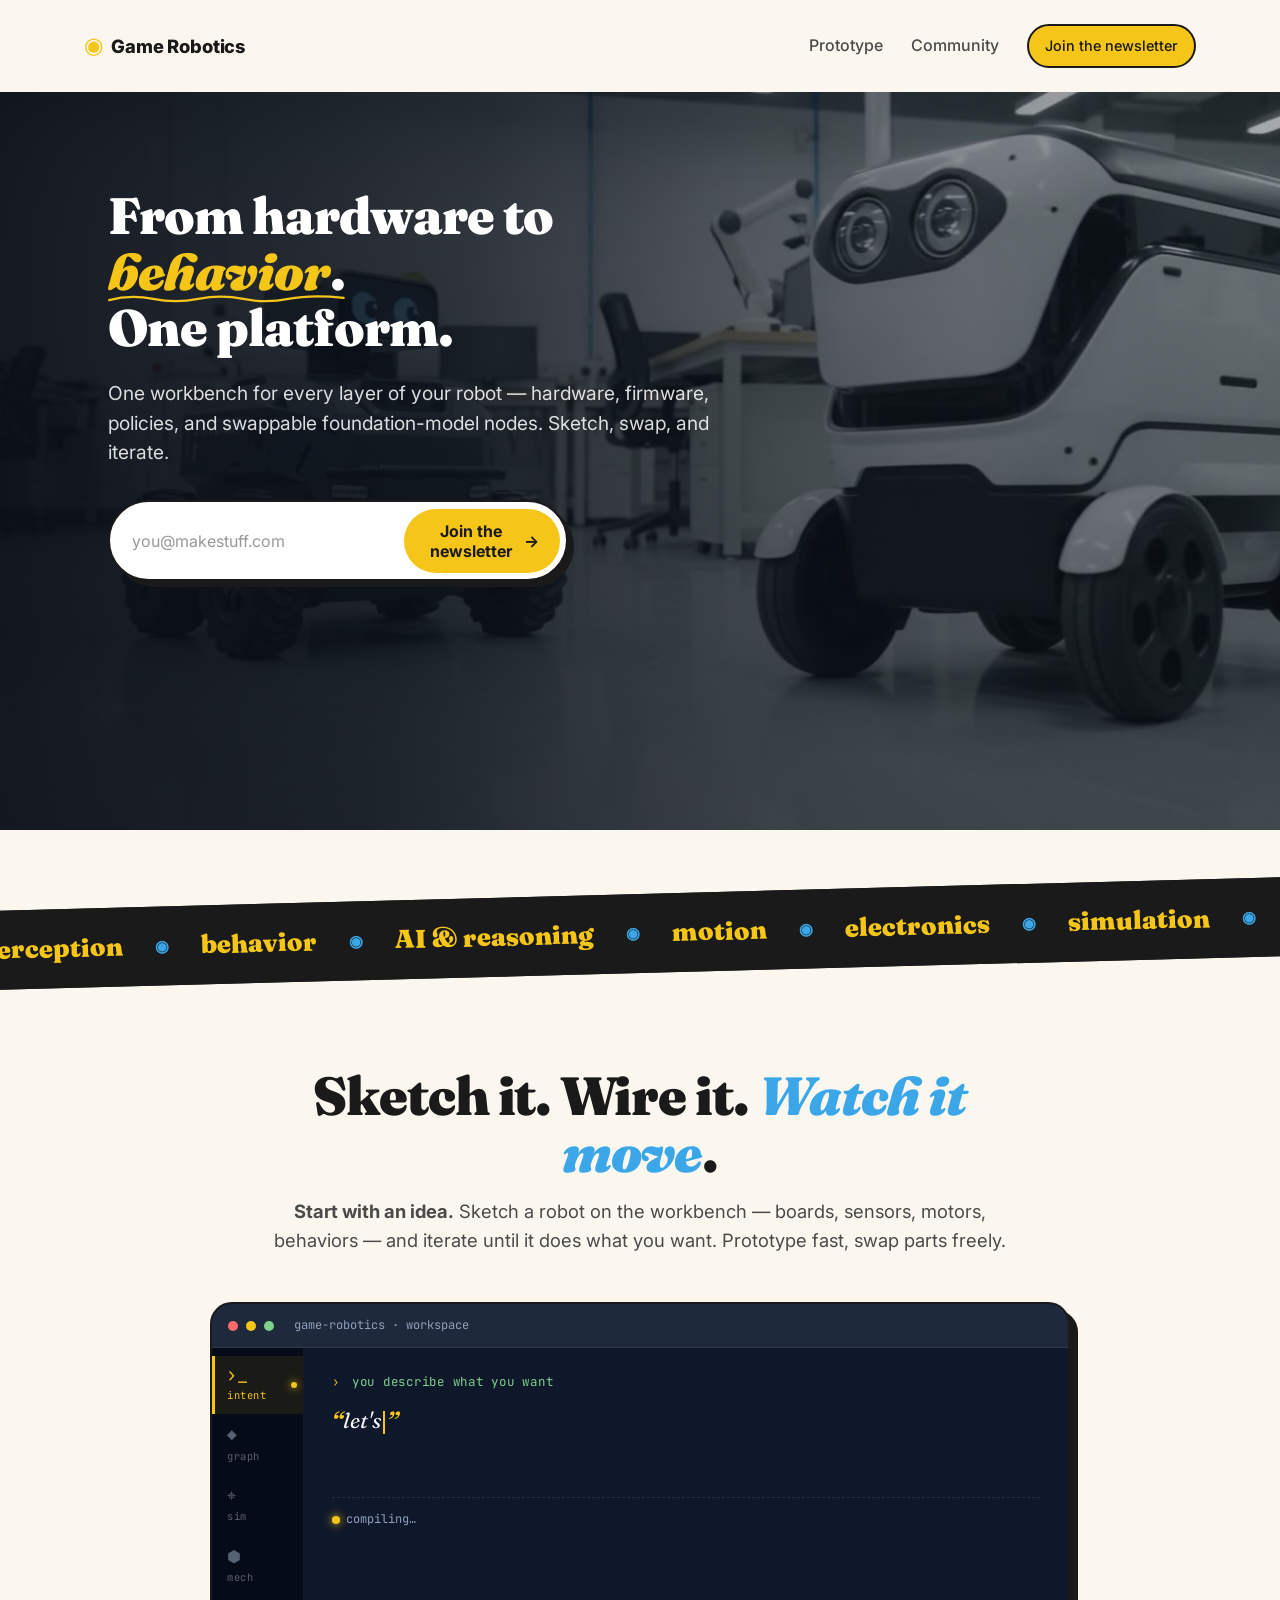
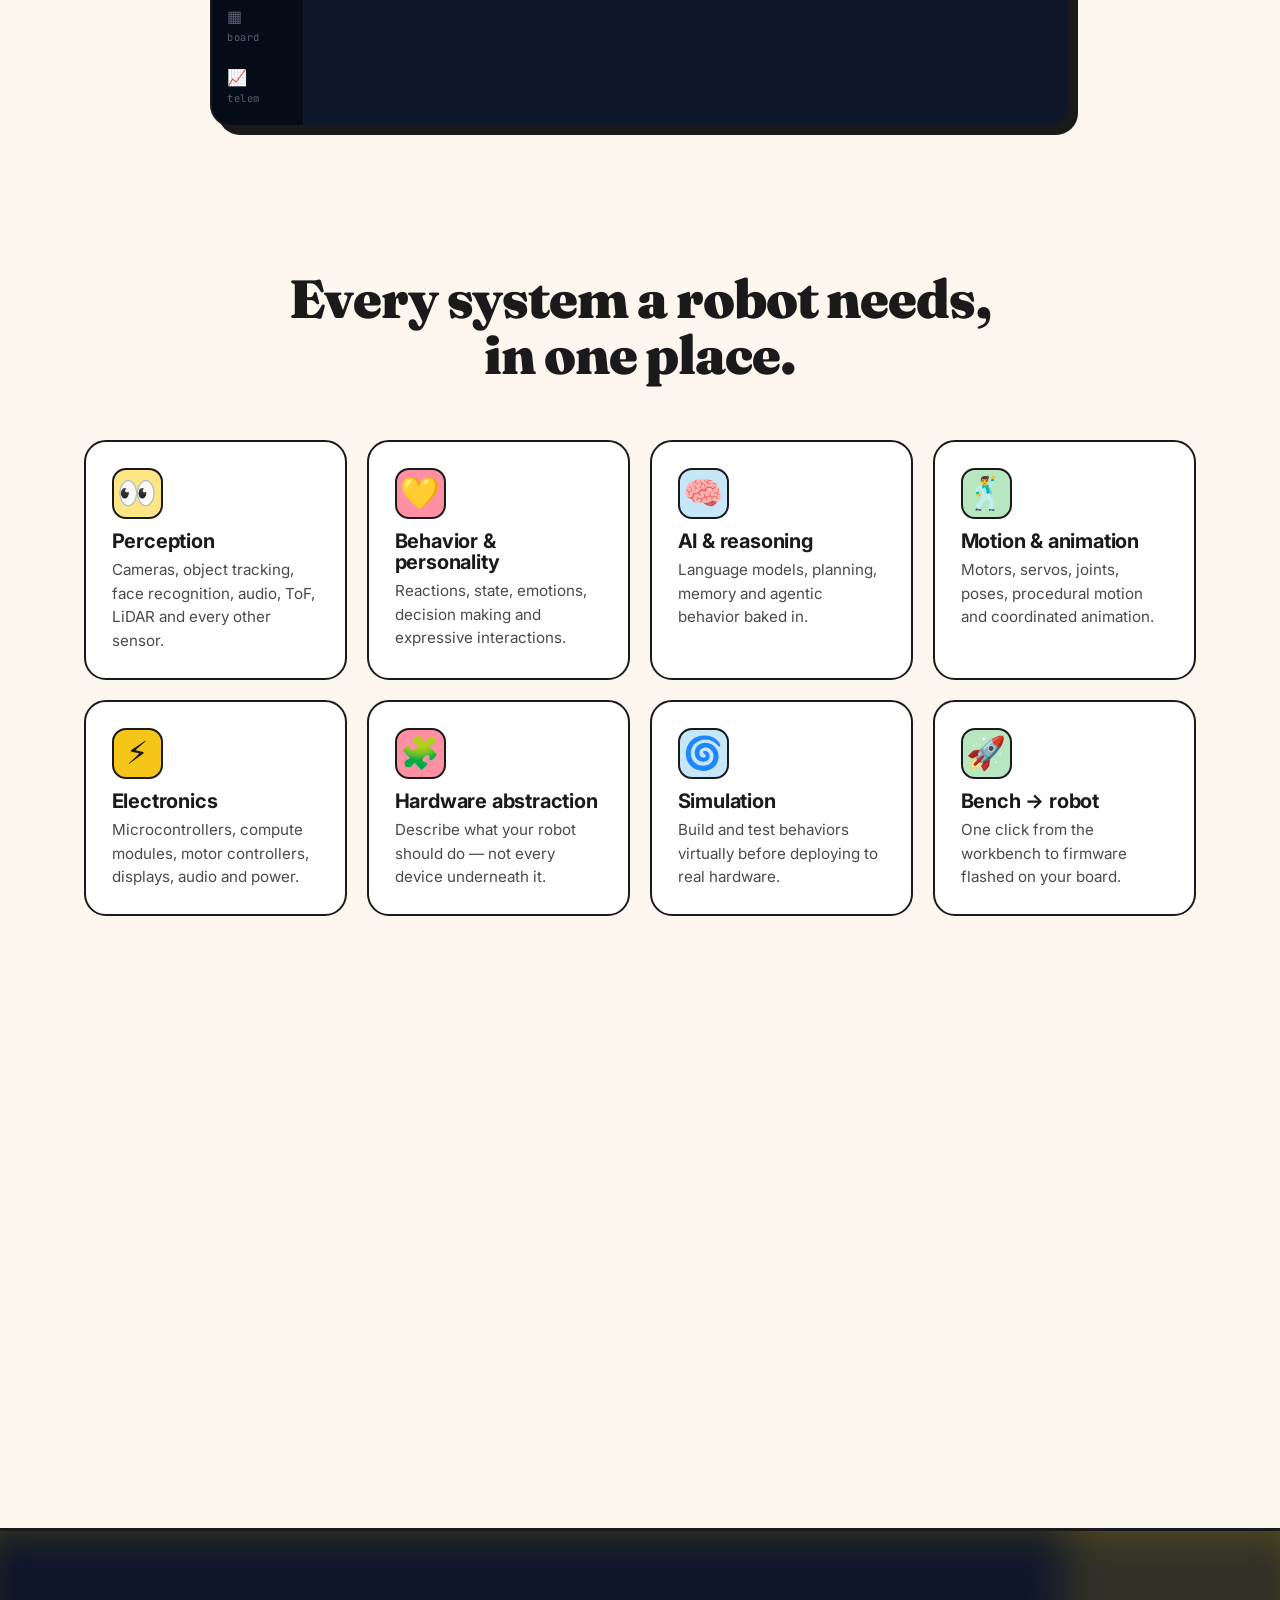
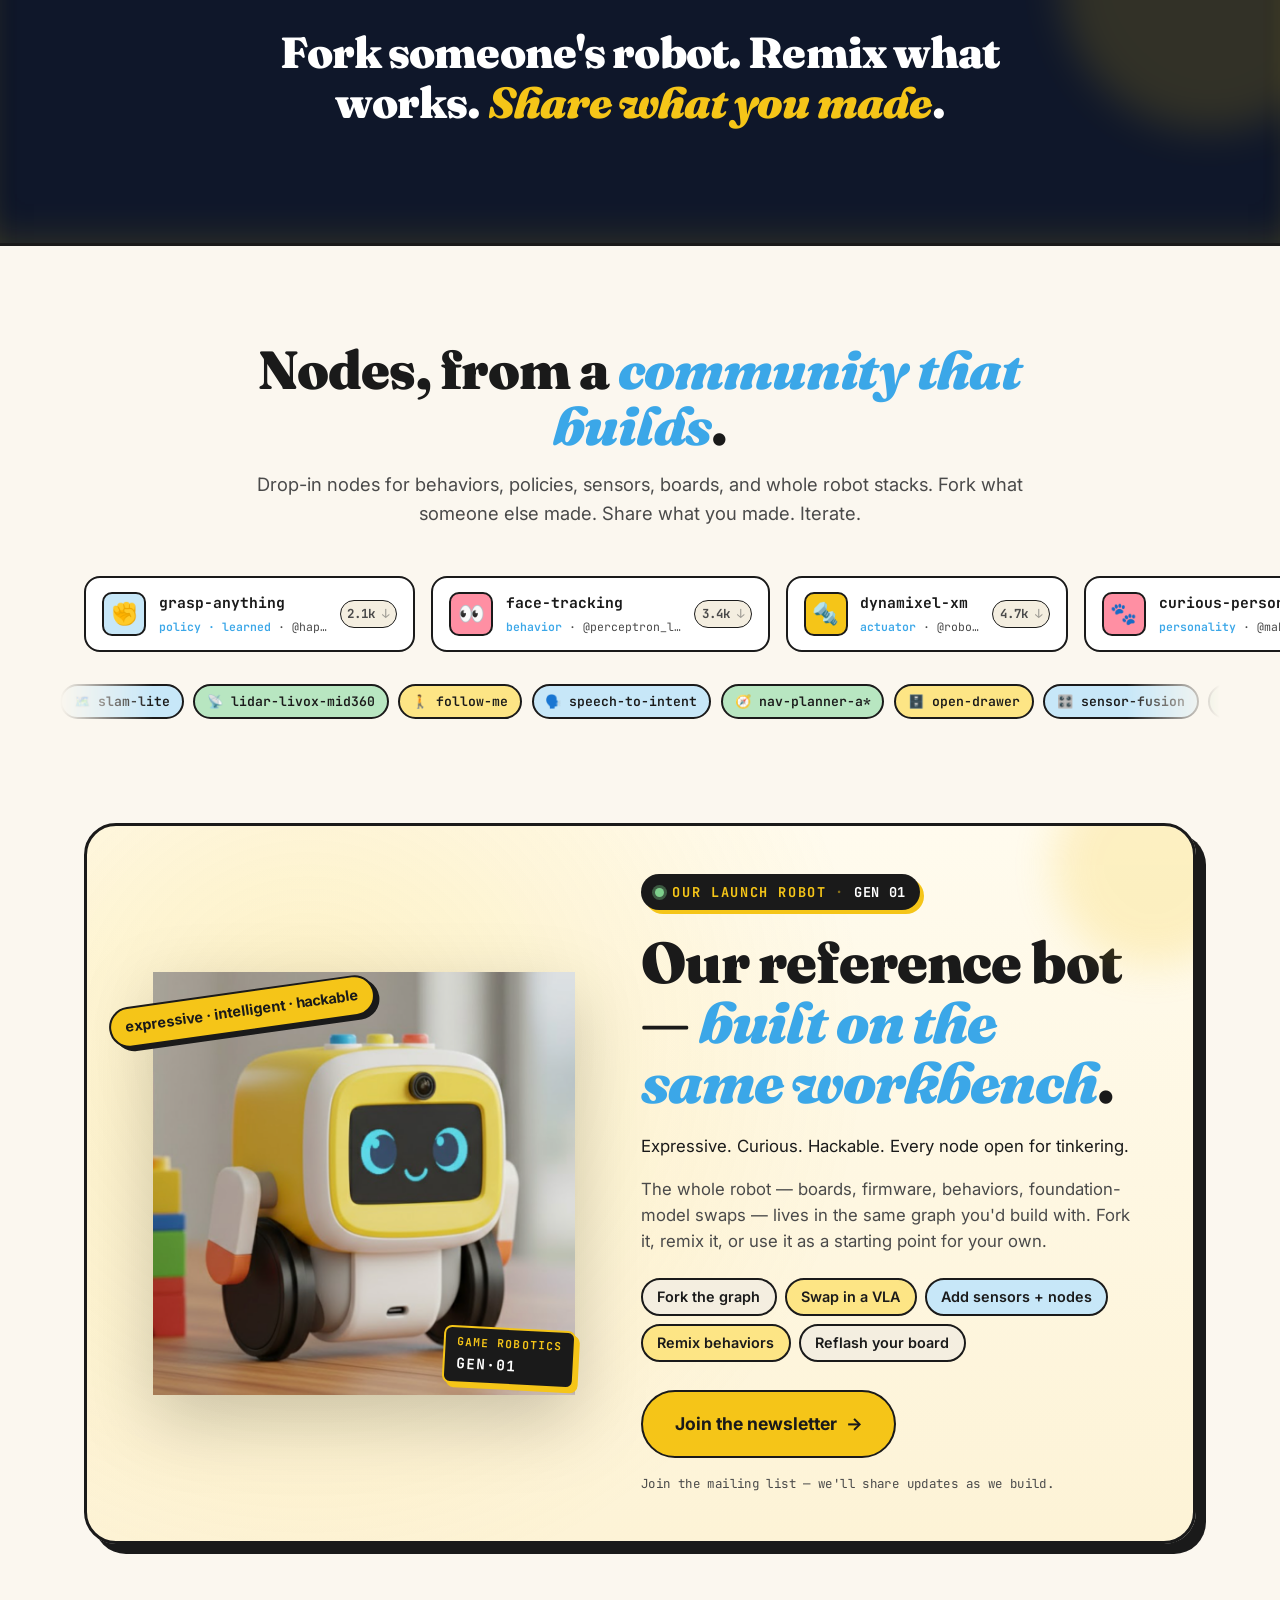
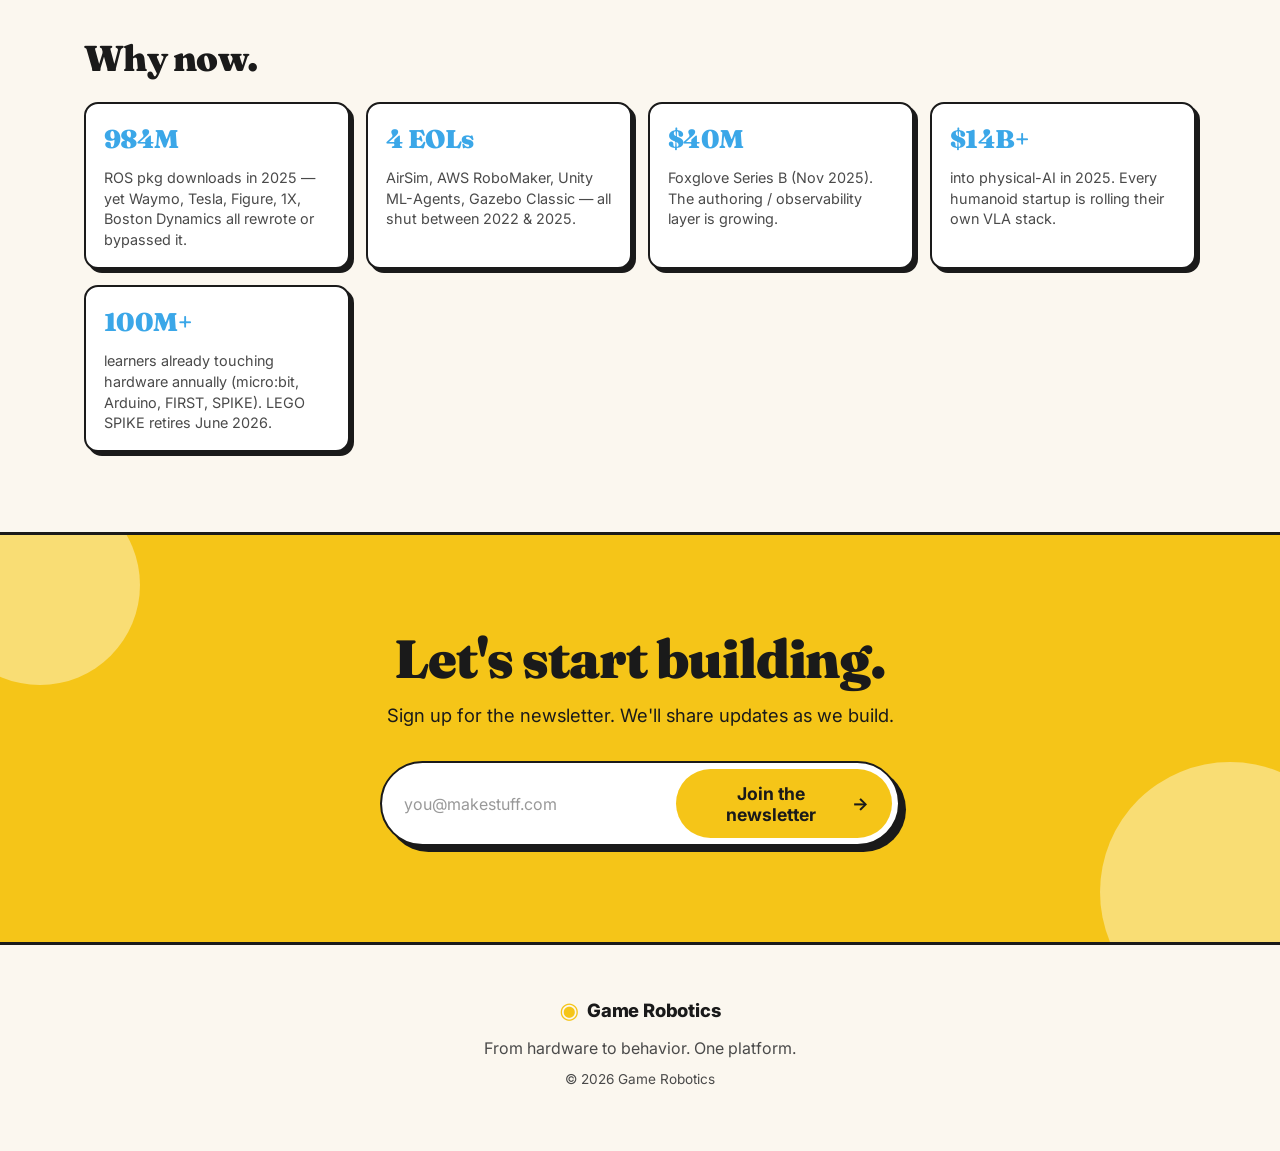
==== commit 36a8fbee: "C + D: 'canvas' -> 'workbench' throughout (hero, pitch, features, launch, meta)" ====
--- a/v5-substrate/index.html
+++ b/v5-substrate/index.html
@@ -4,7 +4,7 @@
   <meta charset="UTF-8" />
   <meta name="viewport" content="width=device-width, initial-scale=1.0" />
   <title>Game Robotics — From hardware to behavior. One platform.</title>
-  <meta name="description" content="From hardware to policy on one canvas. Hand-code a node or drop in a foundation model — same wires. For makers, researchers, and tinkerers." />
+  <meta name="description" content="From hardware to policy on one workbench. Hand-code a node or drop in a foundation model — same wires. For makers, researchers, and tinkerers." />
   <!-- Naming/domain notes (from Sept 2026 handoff, §9):
        - 'Game Robotics' invites ambiguity ('robotics for game devs?') — flagged, not yet renamed.
        - Domain grab status for gamerobotics.com/.io/.dev still open. -->
@@ -39,7 +39,7 @@
         One platform.
       </h1>
       <p class="lede">
-        One canvas for every layer of your robot — hardware, firmware, policies,
+        One workbench for every layer of your robot — hardware, firmware, policies,
         and swappable foundation-model nodes. Sketch, swap, and iterate.
       </p>
       <form class="signup" onsubmit="event.preventDefault(); document.getElementById('signup-success').hidden = false;">
@@ -77,7 +77,7 @@
     <div class="section-head">
       <h2>Sketch it. Wire it. <em>Watch it move</em>.</h2>
       <p class="section-lede">
-        <strong>Start with an idea.</strong> Sketch a robot on the canvas —
+        <strong>Start with an idea.</strong> Sketch a robot on the workbench —
         boards, sensors, motors, behaviors — and iterate until it does what
         you want. Prototype fast, swap parts freely.
       </p>
@@ -650,7 +650,7 @@
           <div class="feature-card fc-8">
             <div class="feature-icon">🚀</div>
             <h3>Bench &rarr; robot</h3>
-            <p>One click from the canvas to firmware flashed on your board.</p>
+            <p>One click from the workbench to firmware flashed on your board.</p>
           </div>
         </div>
 
@@ -793,7 +793,7 @@
           <span class="fr-badge-code">Gen 01</span>
         </div>
         <h2>
-          Our reference bot — <em>built on the same canvas</em>.
+          Our reference bot — <em>built on the same workbench</em>.
         </h2>
         <p class="fr-lede">
           Expressive. Curious. Hackable. Every node open for tinkering.
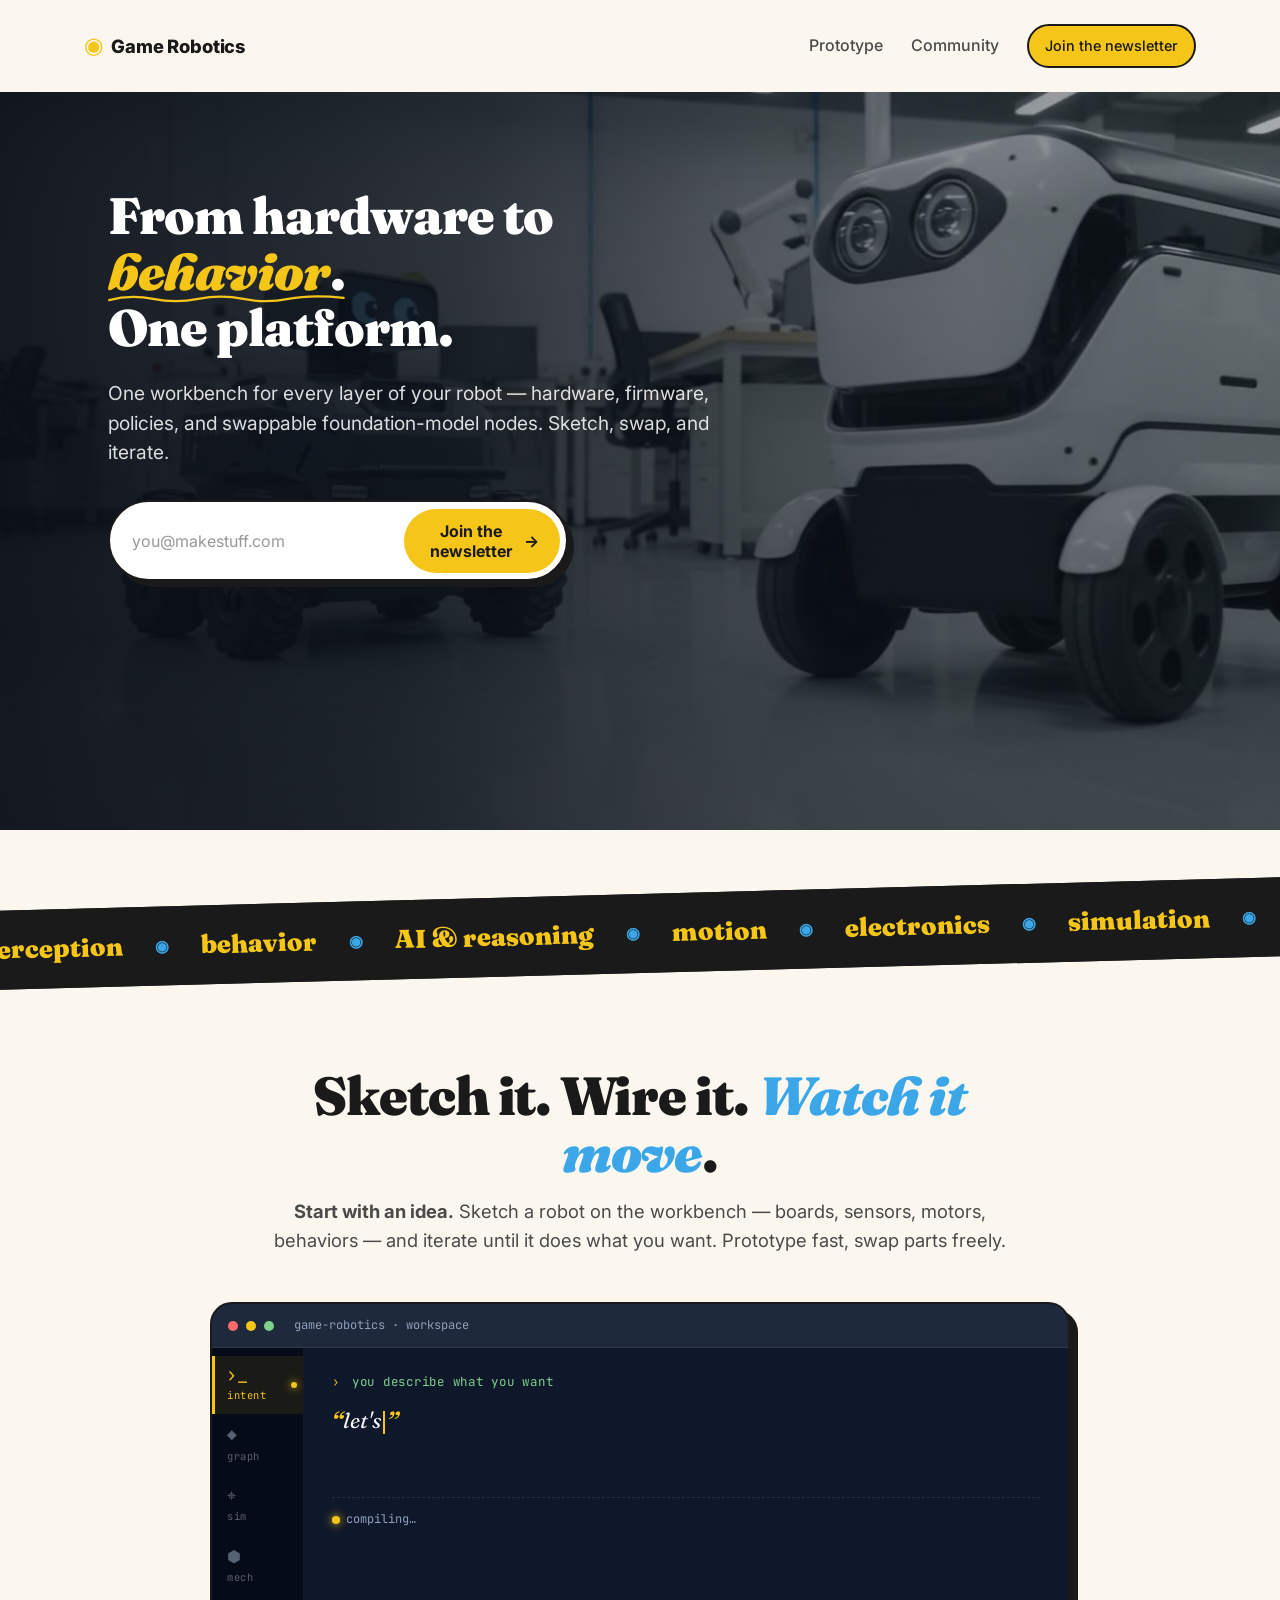
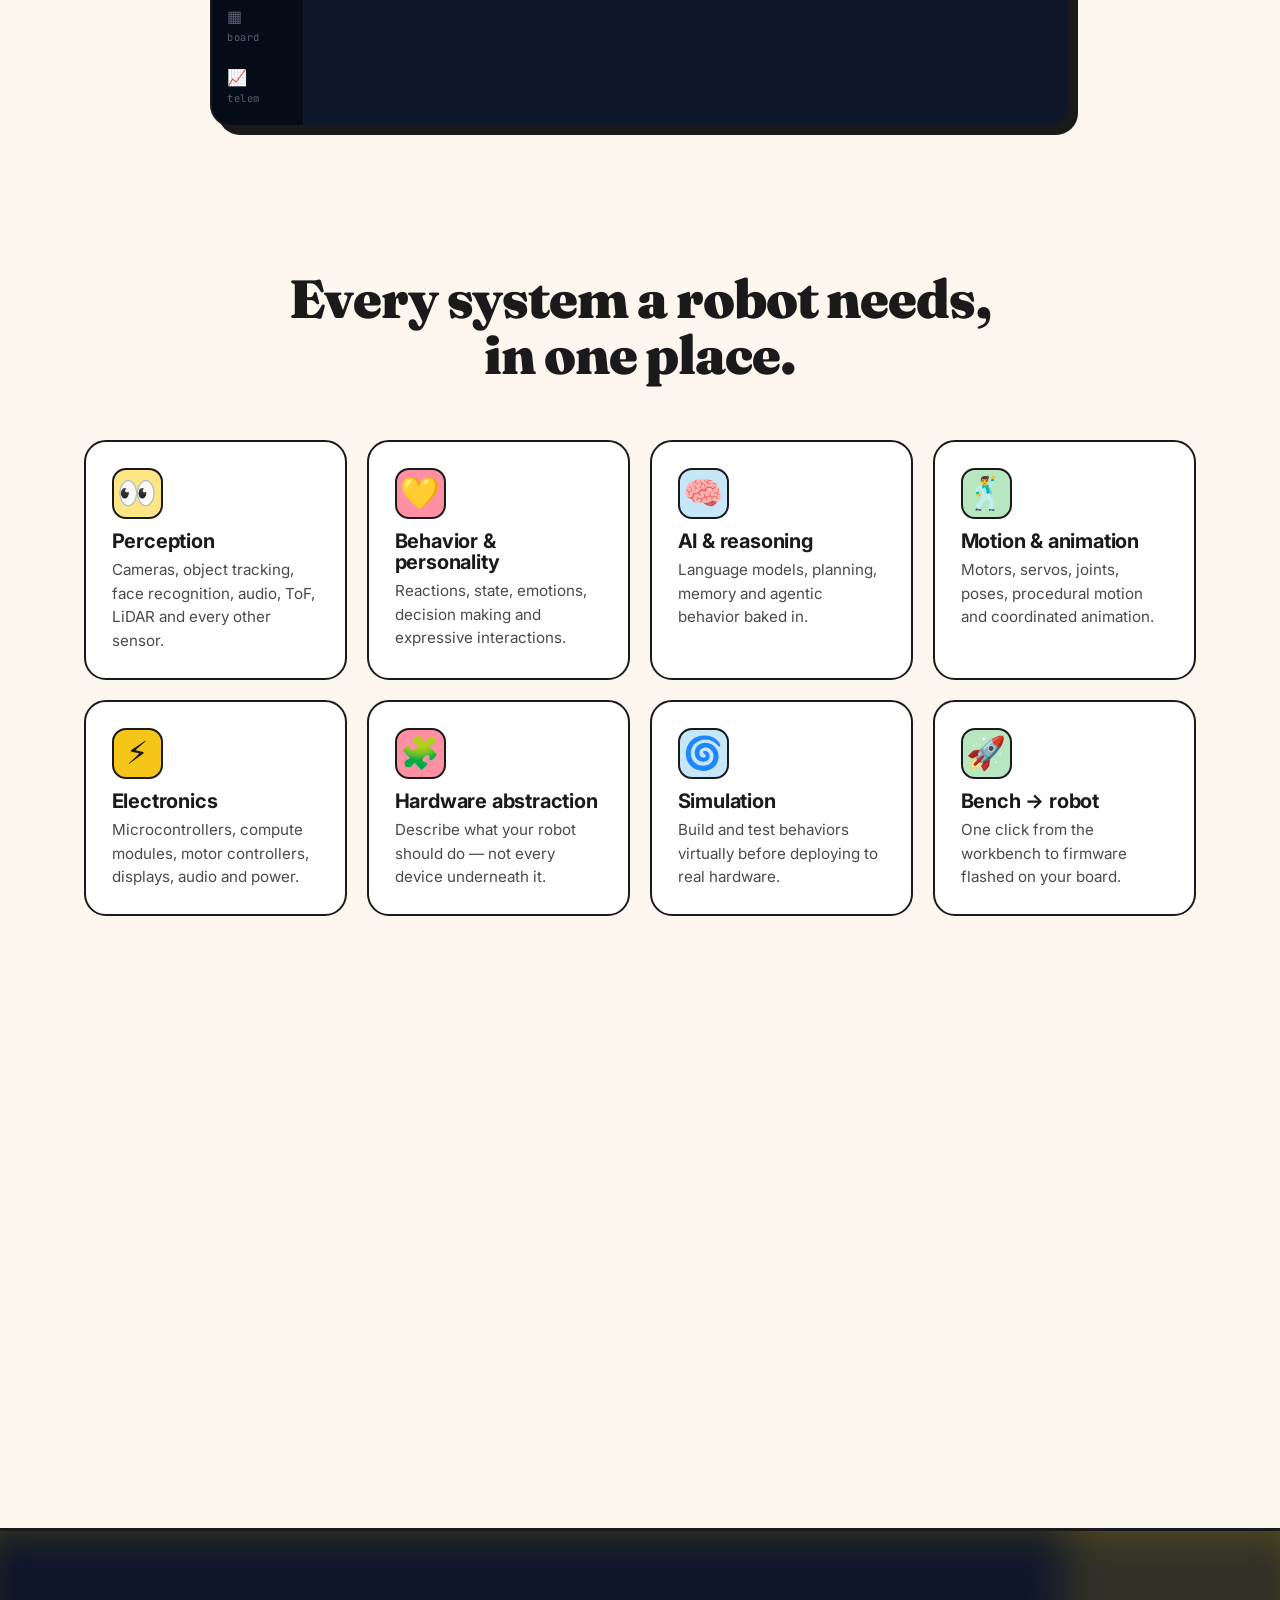
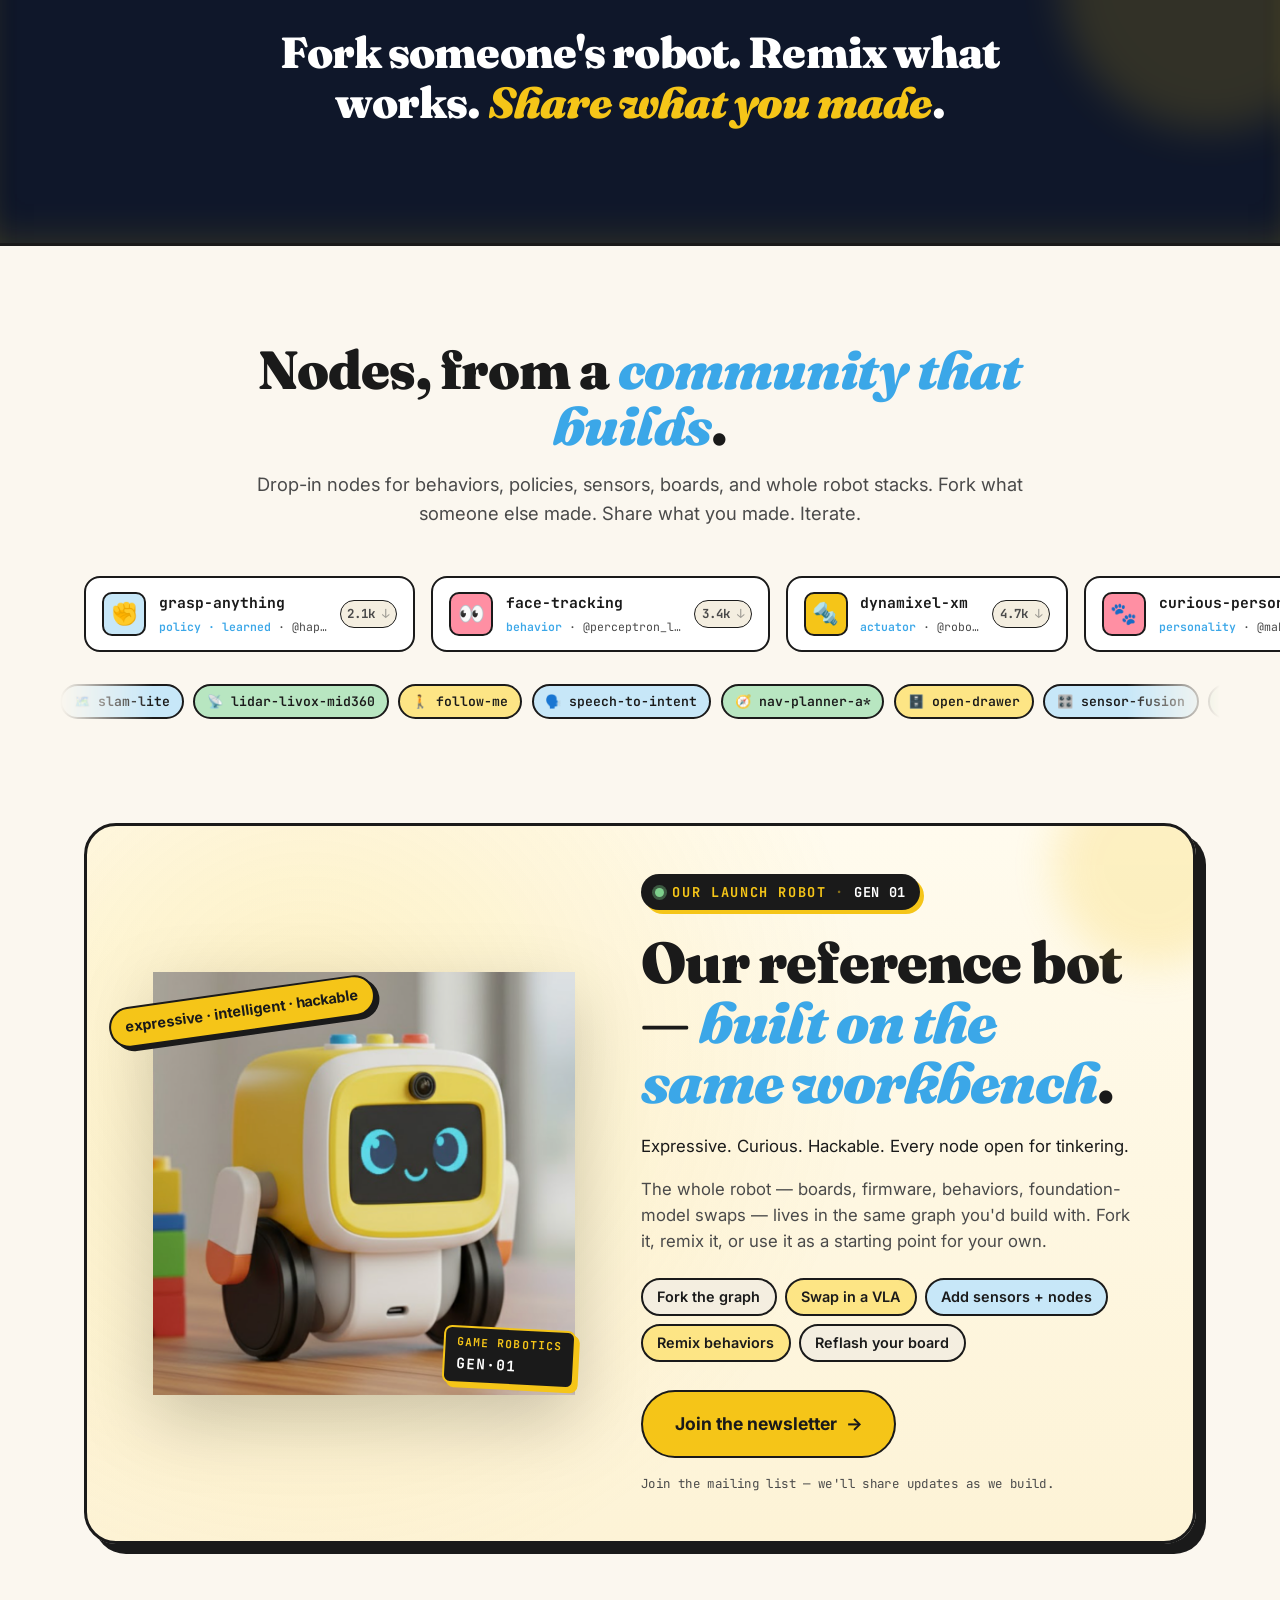
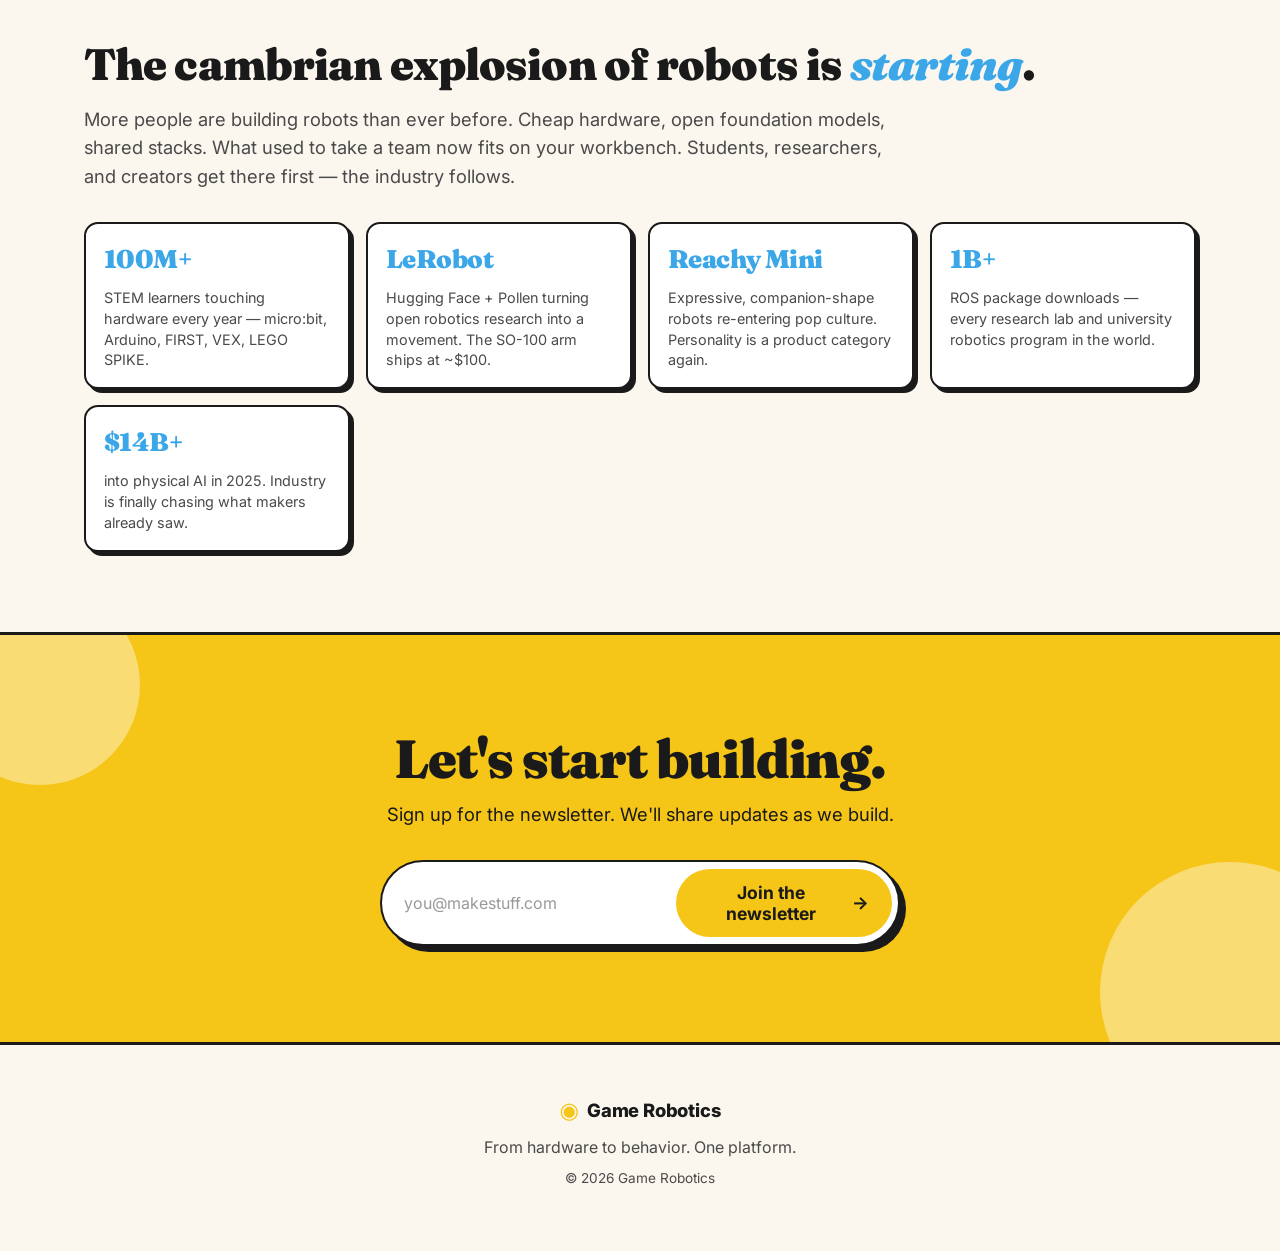
==== commit 9dae789c: "C + D: pivot 'Why now' -> manifesto ('cambrian explosion of robots') Section reframed from a defensi" ====
--- a/v5-substrate/index.html
+++ b/v5-substrate/index.html
@@ -818,30 +818,36 @@
     </div>
   </section>
 
-  <!-- Why now: compact market-signal chip strip -->
+  <!-- Manifesto: cambrian explosion of robots -->
   <section class="whynow" id="why-now">
     <div class="whynow-inner">
-      <h2>Why now.</h2>
+      <h2>The cambrian explosion of robots is <em>starting</em>.</h2>
+      <p class="whynow-body">
+        More people are building robots than ever before. Cheap hardware,
+        open foundation models, shared stacks. What used to take a team now
+        fits on your workbench. Students, researchers, and creators get
+        there first — the industry follows.
+      </p>
       <ul class="whynow-chips">
         <li>
-          <span class="wn-num">984M</span>
-          <span class="wn-label">ROS pkg downloads in 2025 — yet Waymo, Tesla, Figure, 1X, Boston Dynamics all rewrote or bypassed it.</span>
+          <span class="wn-num">100M+</span>
+          <span class="wn-label">STEM learners touching hardware every year — micro:bit, Arduino, FIRST, VEX, LEGO SPIKE.</span>
         </li>
         <li>
-          <span class="wn-num">4 EOLs</span>
-          <span class="wn-label">AirSim, AWS RoboMaker, Unity ML-Agents, Gazebo Classic — all shut between 2022 &amp; 2025.</span>
+          <span class="wn-num">LeRobot</span>
+          <span class="wn-label">Hugging Face + Pollen turning open robotics research into a movement. The SO-100 arm ships at ~$100.</span>
         </li>
         <li>
-          <span class="wn-num">$40M</span>
-          <span class="wn-label">Foxglove Series B (Nov 2025). The authoring / observability layer is growing.</span>
+          <span class="wn-num">Reachy Mini</span>
+          <span class="wn-label">Expressive, companion-shape robots re-entering pop culture. Personality is a product category again.</span>
+        </li>
+        <li>
+          <span class="wn-num">1B+</span>
+          <span class="wn-label">ROS package downloads — every research lab and university robotics program in the world.</span>
         </li>
         <li>
           <span class="wn-num">$14B+</span>
-          <span class="wn-label">into physical-AI in 2025. Every humanoid startup is rolling their own VLA stack.</span>
-        </li>
-        <li>
-          <span class="wn-num">100M+</span>
-          <span class="wn-label">learners already touching hardware annually (micro:bit, Arduino, FIRST, SPIKE). LEGO SPIKE retires June 2026.</span>
+          <span class="wn-label">into physical AI in 2025. Industry is finally chasing what makers already saw.</span>
         </li>
       </ul>
     </div>
--- a/v5-substrate/styles.css
+++ b/v5-substrate/styles.css
@@ -2509,10 +2509,21 @@
 .whynow h2 {
   font-family: 'Fraunces', serif;
   font-weight: 900;
-  font-size: clamp(1.6rem, 3vw, 2.25rem);
+  font-size: clamp(1.9rem, 3.6vw, 2.75rem);
   color: var(--ink);
-  margin: 0 0 1.5rem;
+  margin: 0 0 1rem;
   letter-spacing: -0.02em;
+  line-height: 1.1;
+  text-wrap: balance;
+}
+.whynow h2 em { color: var(--blue); font-style: italic; }
+.whynow-body {
+  font-family: 'Inter', sans-serif;
+  font-size: 1.15rem;
+  color: var(--ink-2);
+  line-height: 1.55;
+  max-width: 44em;
+  margin: 0 0 2rem;
 }
 .whynow-chips {
   list-style: none;
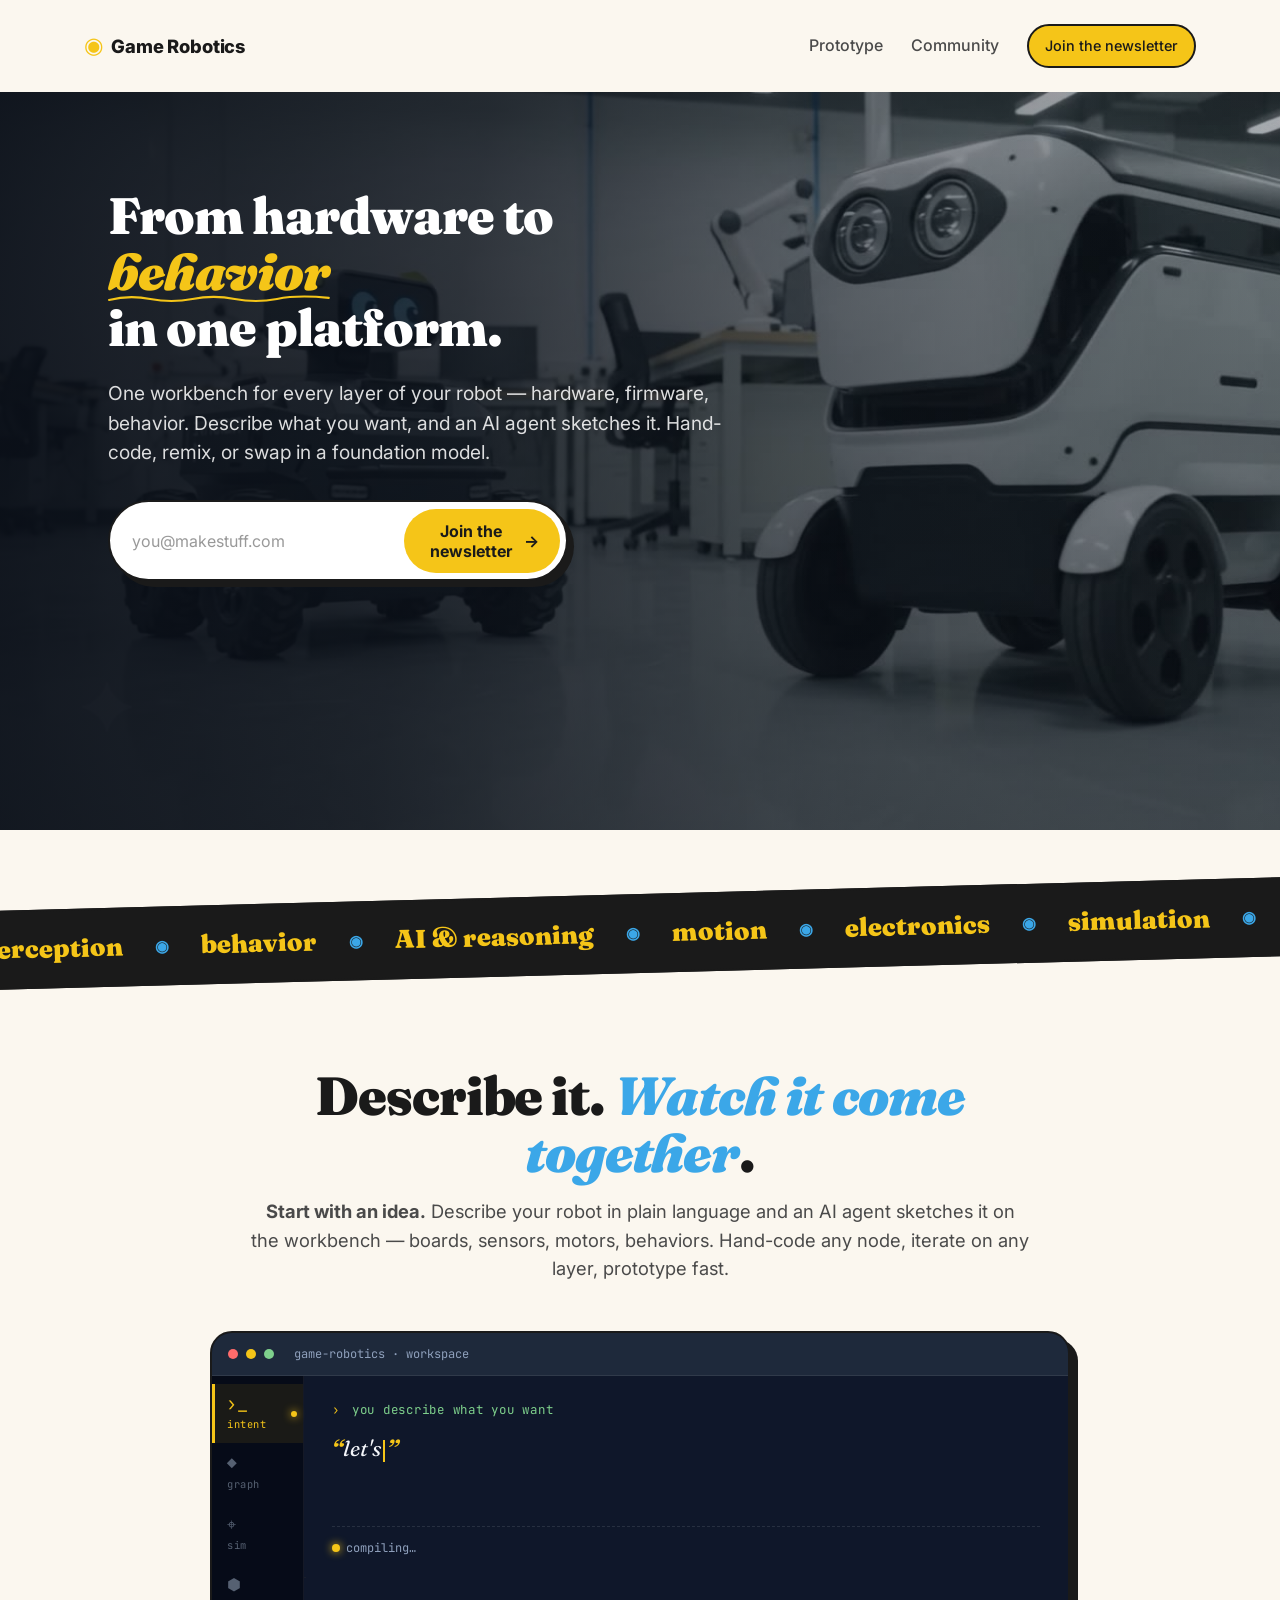
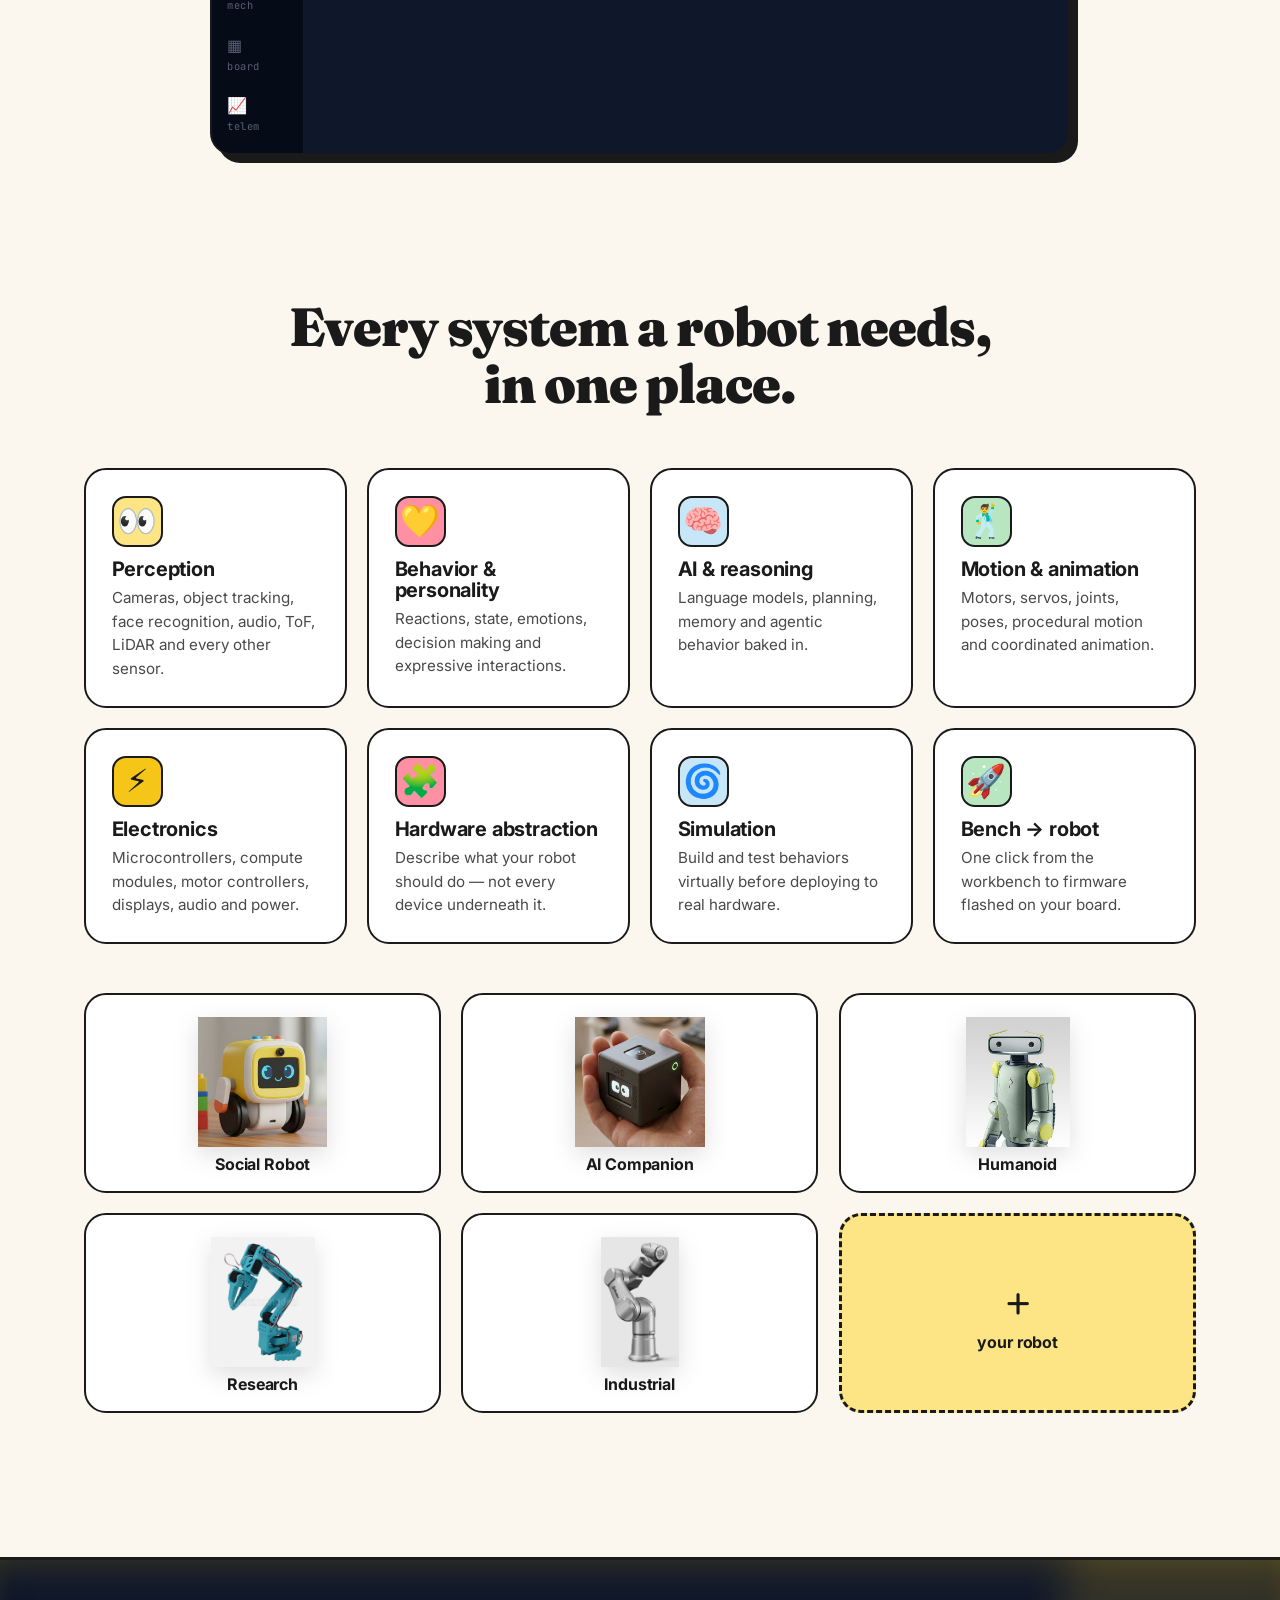
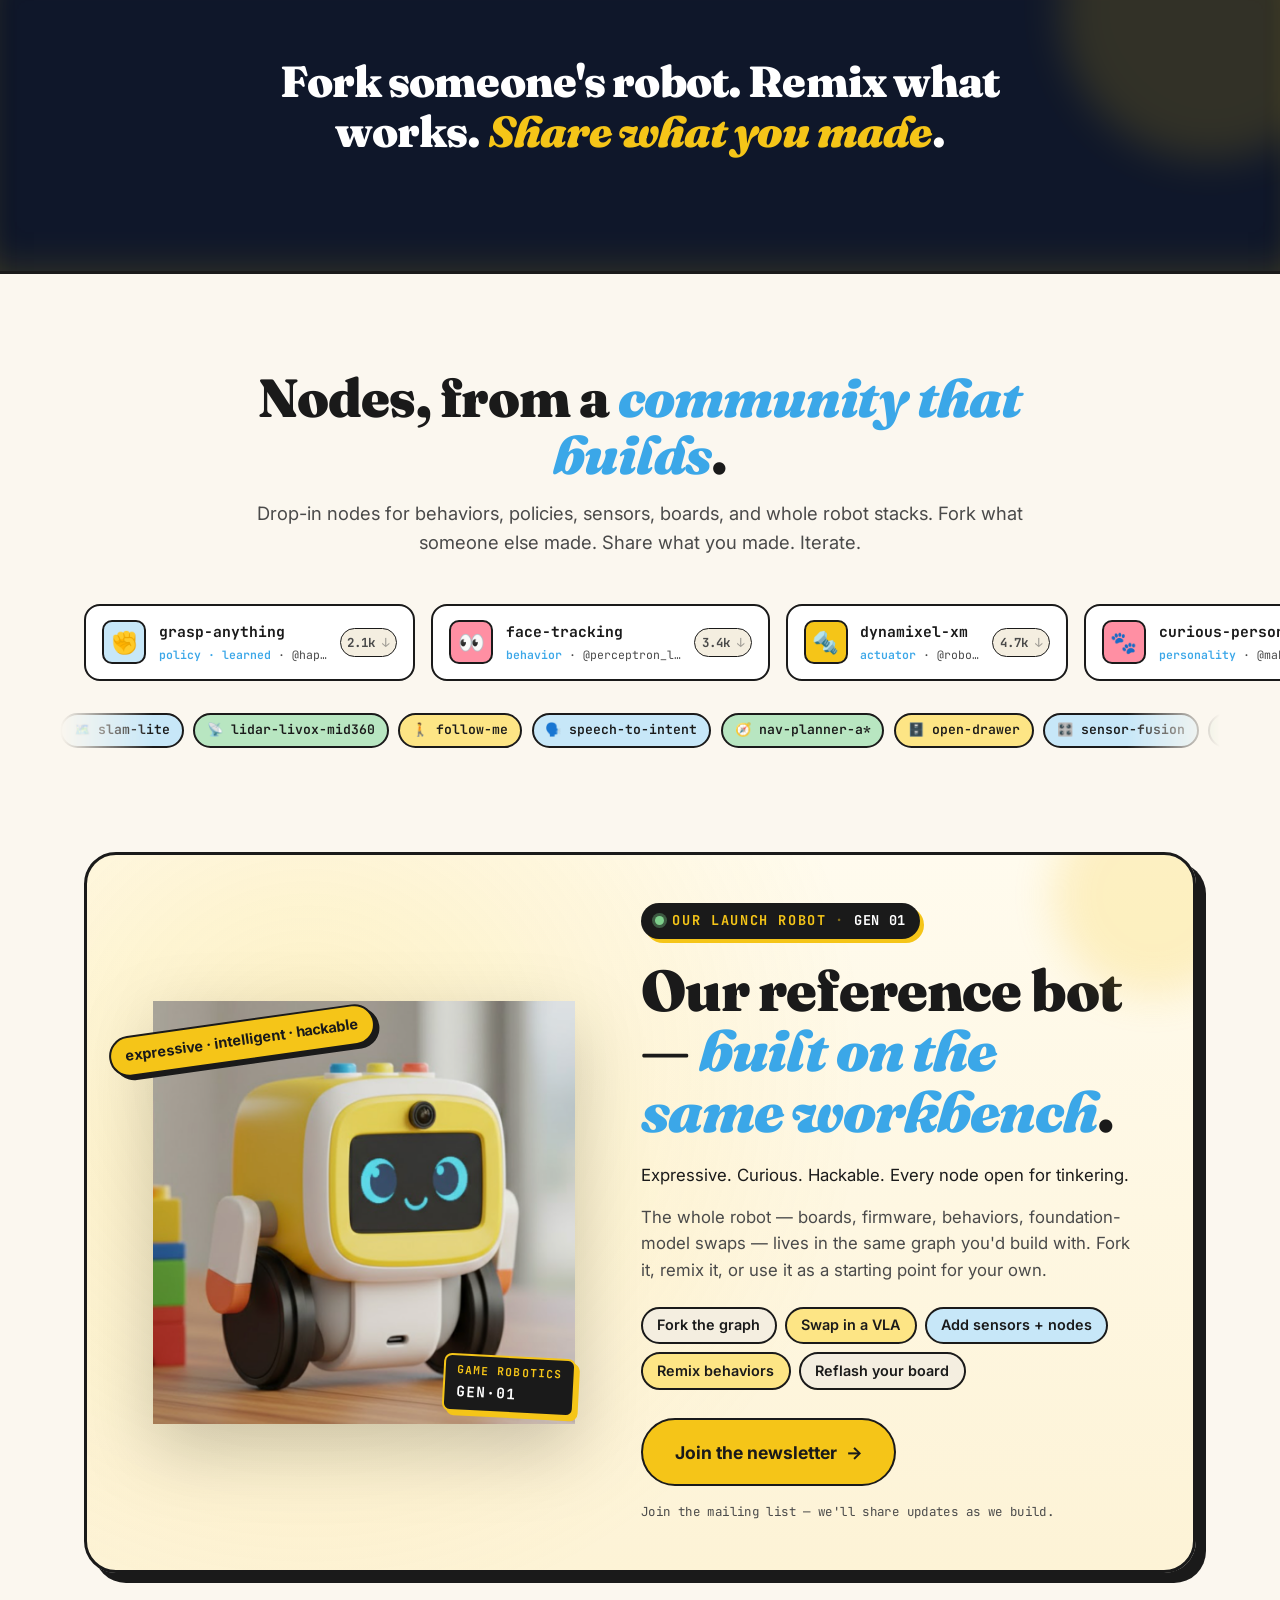
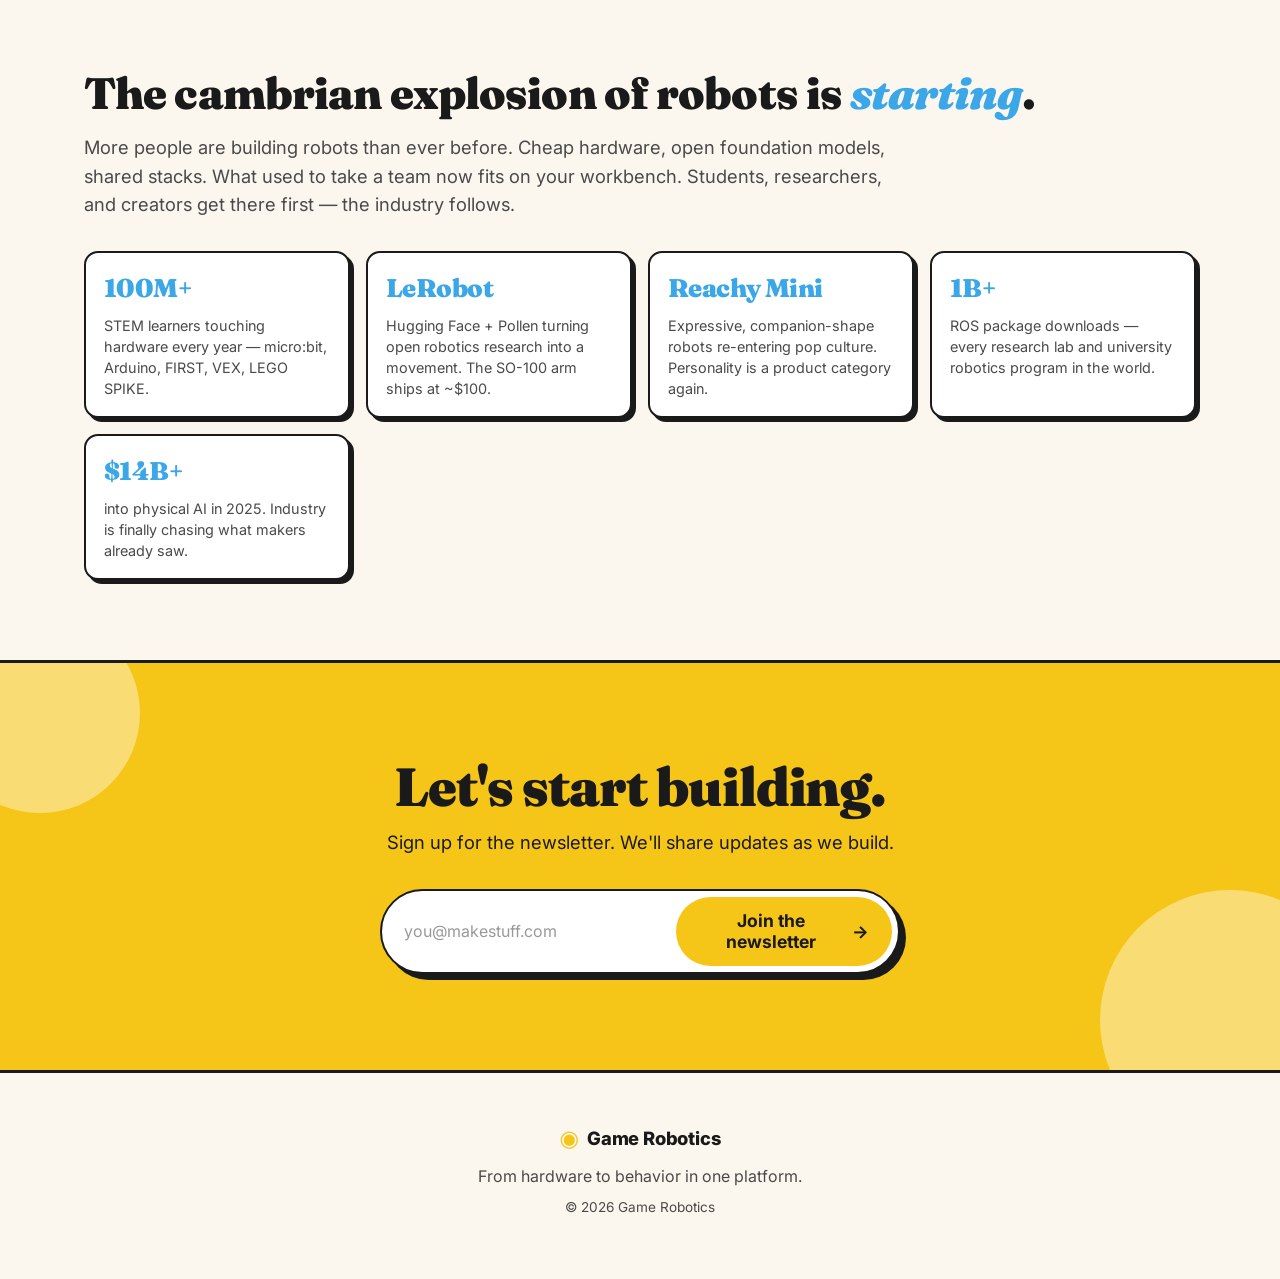
==== commit ff21a8c7: "C + D: lean on agent-driven development + tighten tagline to one phrase Tagline restructure (both): " ====
--- a/v5-substrate/index.html
+++ b/v5-substrate/index.html
@@ -3,7 +3,7 @@
 <head>
   <meta charset="UTF-8" />
   <meta name="viewport" content="width=device-width, initial-scale=1.0" />
-  <title>Game Robotics — From hardware to behavior. One platform.</title>
+  <title>Game Robotics — From hardware to behavior in one platform.</title>
   <meta name="description" content="From hardware to policy on one workbench. Hand-code a node or drop in a foundation model — same wires. For makers, researchers, and tinkerers." />
   <!-- Naming/domain notes (from Sept 2026 handoff, §9):
        - 'Game Robotics' invites ambiguity ('robotics for game devs?') — flagged, not yet renamed.
@@ -35,12 +35,13 @@
     <div class="hero-scrim" aria-hidden="true"></div>
     <div class="hero-copy">
       <h1>
-        From hardware to <span class="squiggle-wrap"><em>behavior</em>.<svg class="squiggle" viewBox="0 0 420 12" fill="none" xmlns="http://www.w3.org/2000/svg"><path d="M2 8 Q 40 -2, 80 6 T 160 6 T 240 6 T 320 6 T 418 4" stroke="#F5C518" stroke-width="4" stroke-linecap="round"/></svg></span><br />
-        One platform.
+        From hardware to <span class="squiggle-wrap"><em>behavior</em><svg class="squiggle" viewBox="0 0 420 12" fill="none" xmlns="http://www.w3.org/2000/svg"><path d="M2 8 Q 40 -2, 80 6 T 160 6 T 240 6 T 320 6 T 418 4" stroke="#F5C518" stroke-width="4" stroke-linecap="round"/></svg></span><br />
+        in one platform.
       </h1>
       <p class="lede">
-        One workbench for every layer of your robot — hardware, firmware, policies,
-        and swappable foundation-model nodes. Sketch, swap, and iterate.
+        One workbench for every layer of your robot — hardware, firmware, behavior.
+        Describe what you want, and an AI agent sketches it. Hand-code, remix, or
+        swap in a foundation model.
       </p>
       <form class="signup" onsubmit="event.preventDefault(); document.getElementById('signup-success').hidden = false;">
         <input type="email" placeholder="you@makestuff.com" aria-label="Email address" required />
@@ -75,11 +76,11 @@
   <!-- The pitch -->
   <section class="pitch" id="engine">
     <div class="section-head">
-      <h2>Sketch it. Wire it. <em>Watch it move</em>.</h2>
+      <h2>Describe it. <em>Watch it come together</em>.</h2>
       <p class="section-lede">
-        <strong>Start with an idea.</strong> Sketch a robot on the workbench —
-        boards, sensors, motors, behaviors — and iterate until it does what
-        you want. Prototype fast, swap parts freely.
+        <strong>Start with an idea.</strong> Describe your robot in plain language
+        and an AI agent sketches it on the workbench — boards, sensors, motors,
+        behaviors. Hand-code any node, iterate on any layer, prototype fast.
       </p>
     </div>
 
@@ -874,7 +875,7 @@
         <span class="logo-mark">◉</span>
         <span>Game Robotics</span>
       </div>
-      <p class="footer-tag">From hardware to behavior. One platform.</p>
+      <p class="footer-tag">From hardware to behavior in one platform.</p>
       <p class="footer-copy">© 2026 Game Robotics</p>
     </div>
   </footer>
--- a/v5-substrate/styles.css
+++ b/v5-substrate/styles.css
@@ -1631,6 +1631,14 @@
   opacity: 1 !important;
   transform: none !important;
   pointer-events: auto !important;
+}
+/* When the scroll-driven crossfade is disabled, the per-card
+   opacity/transform (driven by --progress) still applies and would
+   hide the robots layer at progress=0. Reset both card sets. */
+.features-morph.is-reduced .fm-features .feature-card,
+.features-morph.is-reduced .fm-robots .feature-card {
+  opacity: 1 !important;
+  transform: none !important;
 }
 
 .fm-stage {
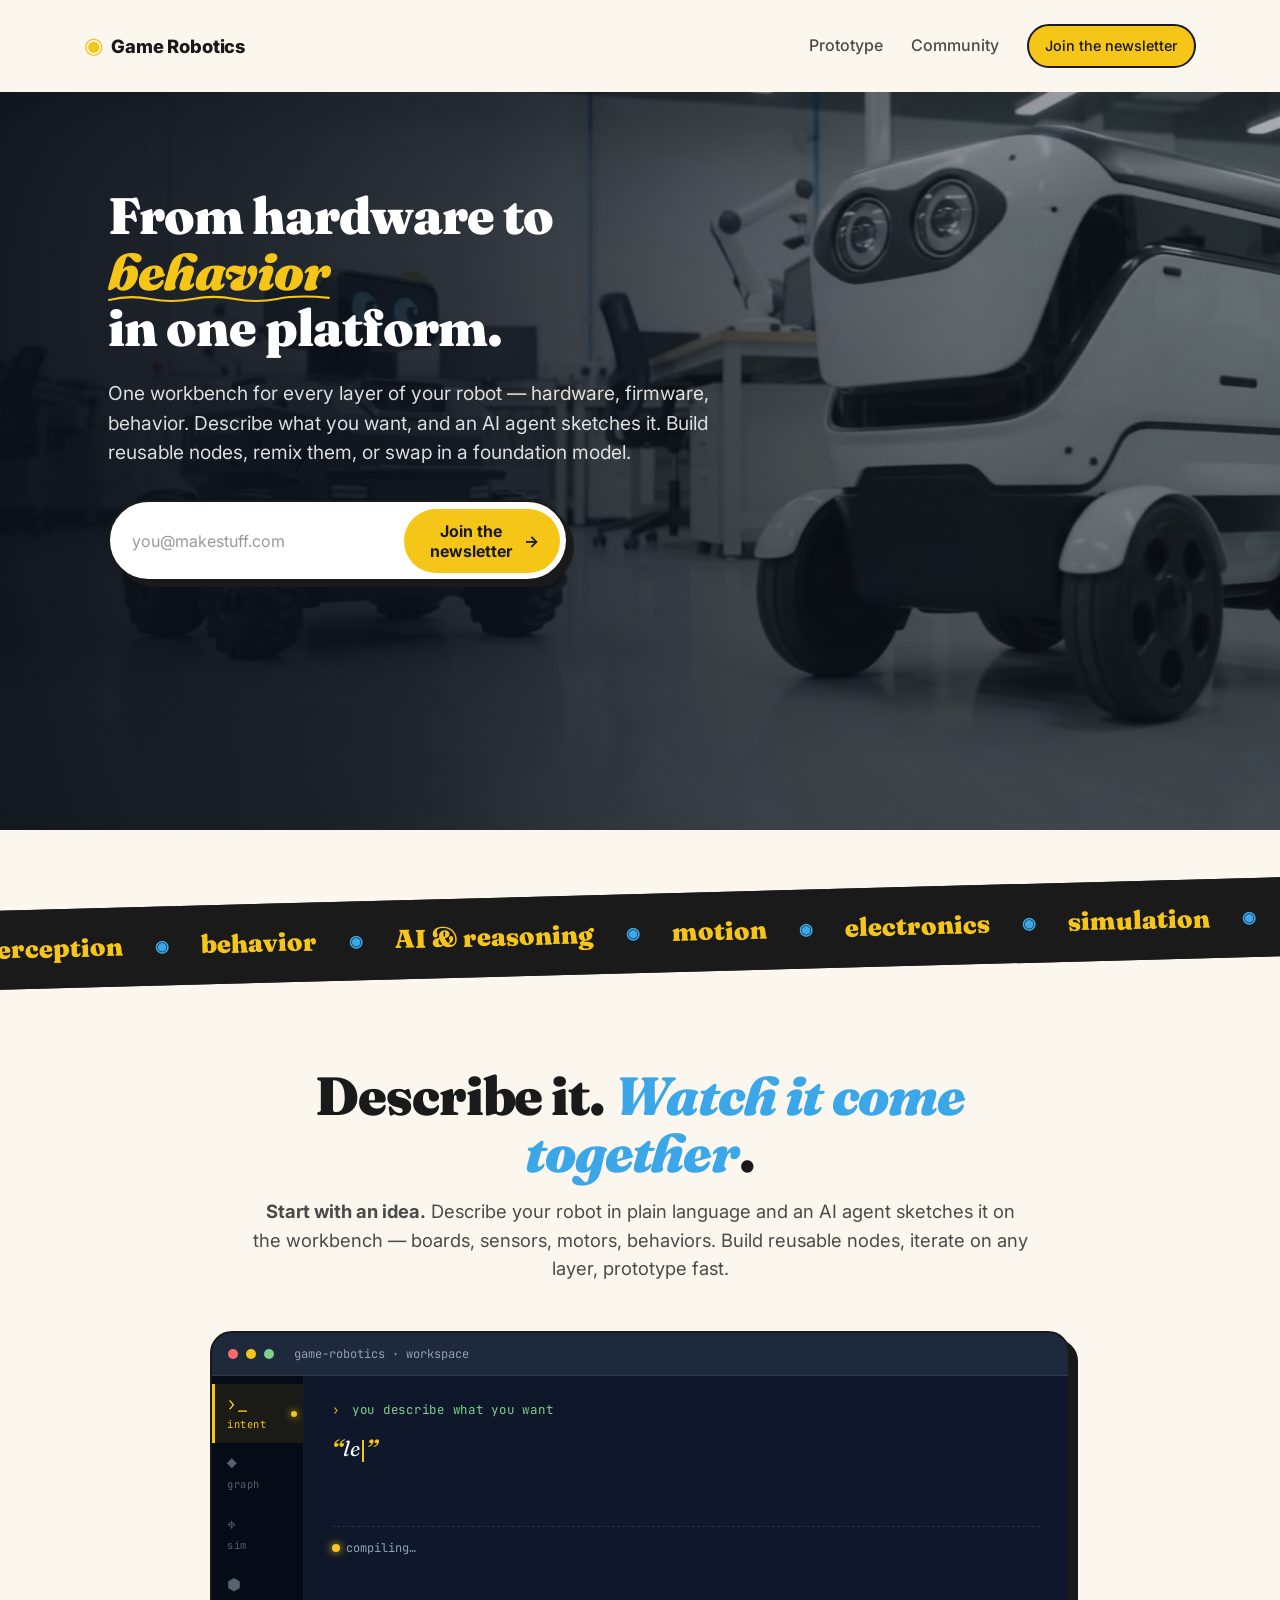
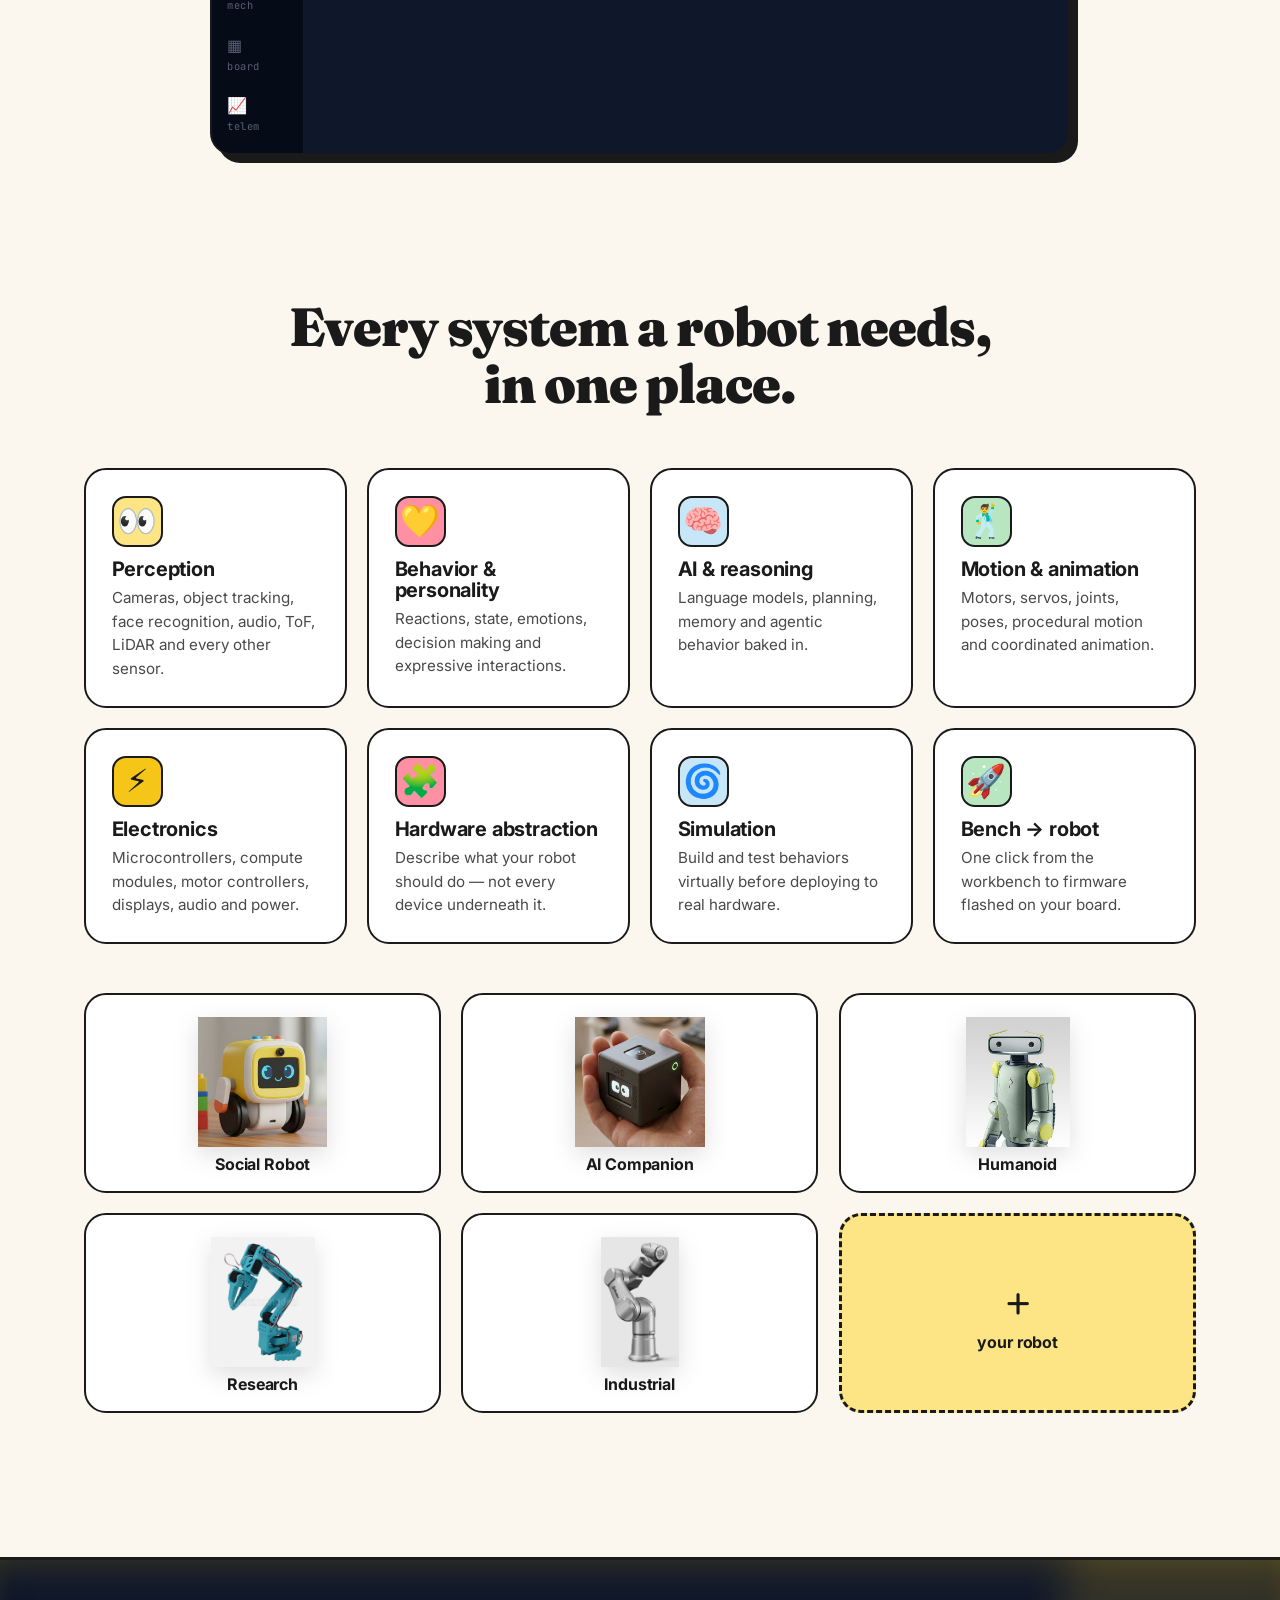
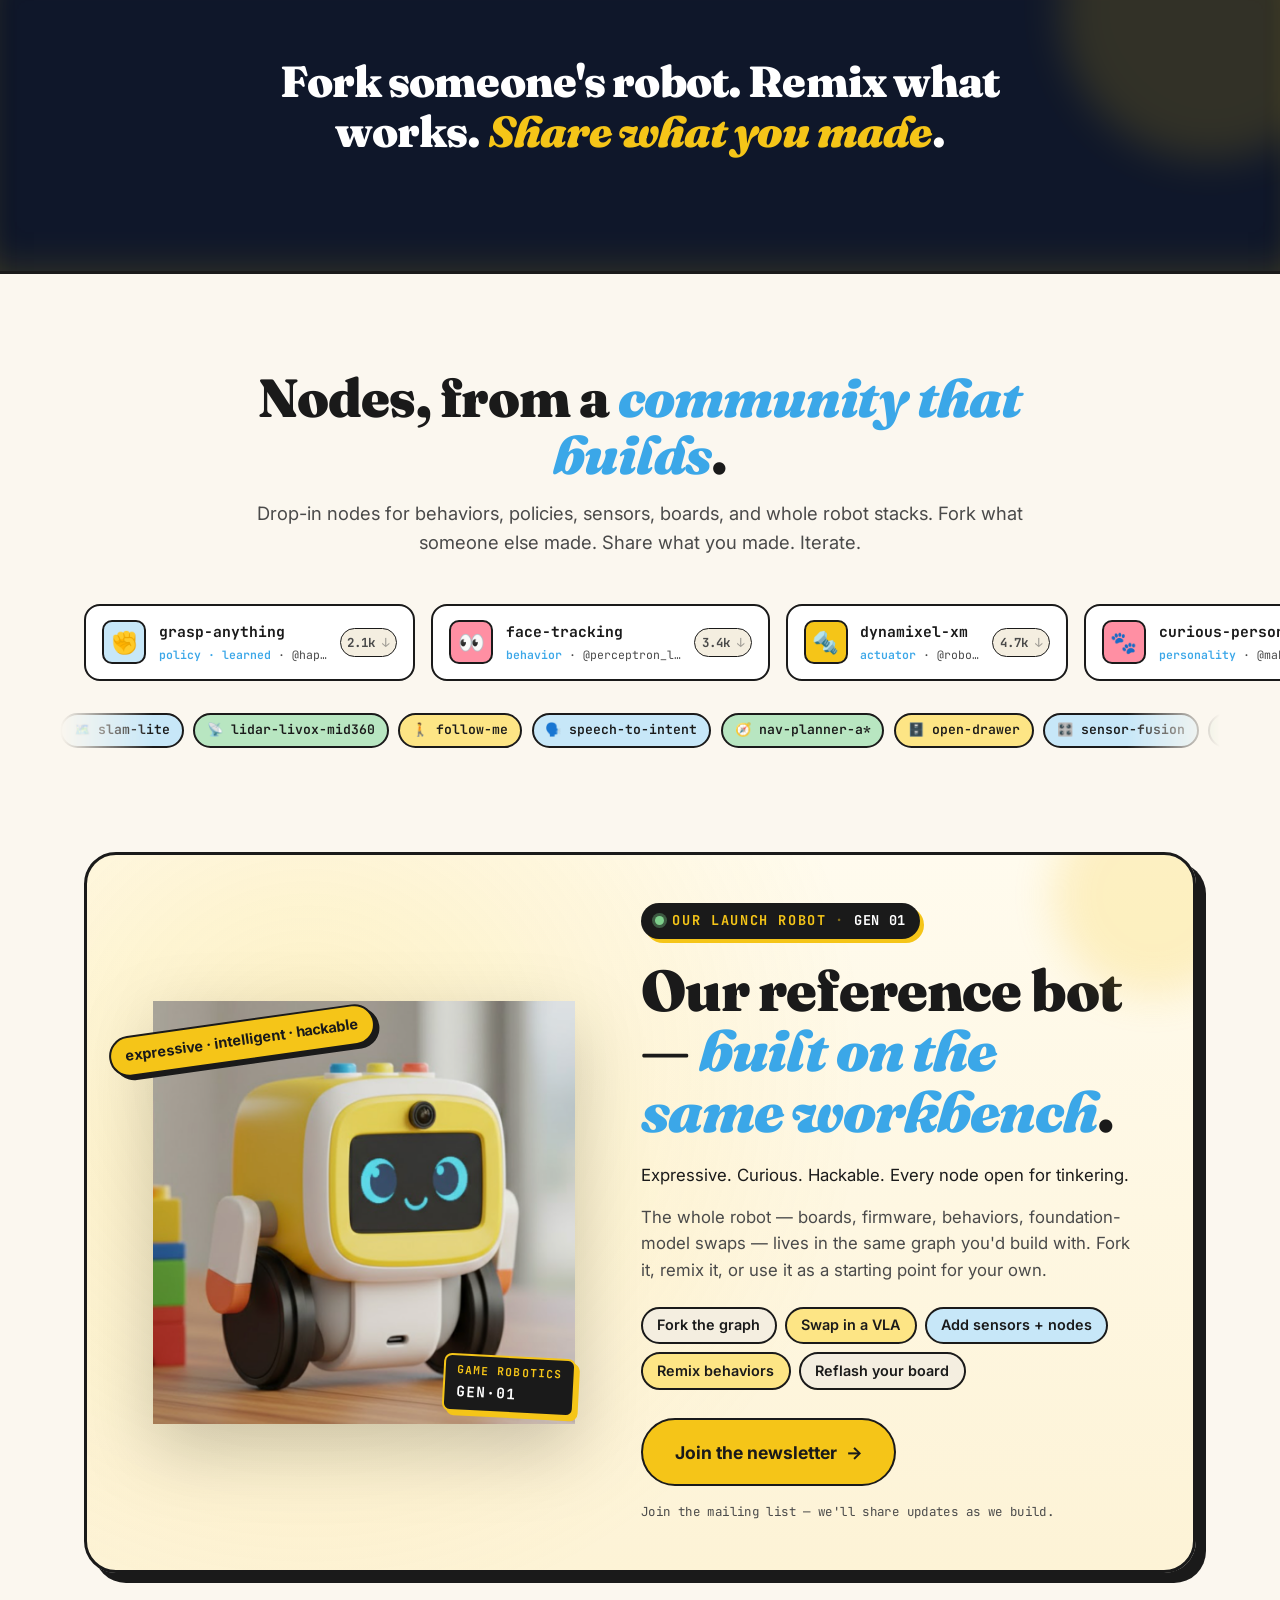
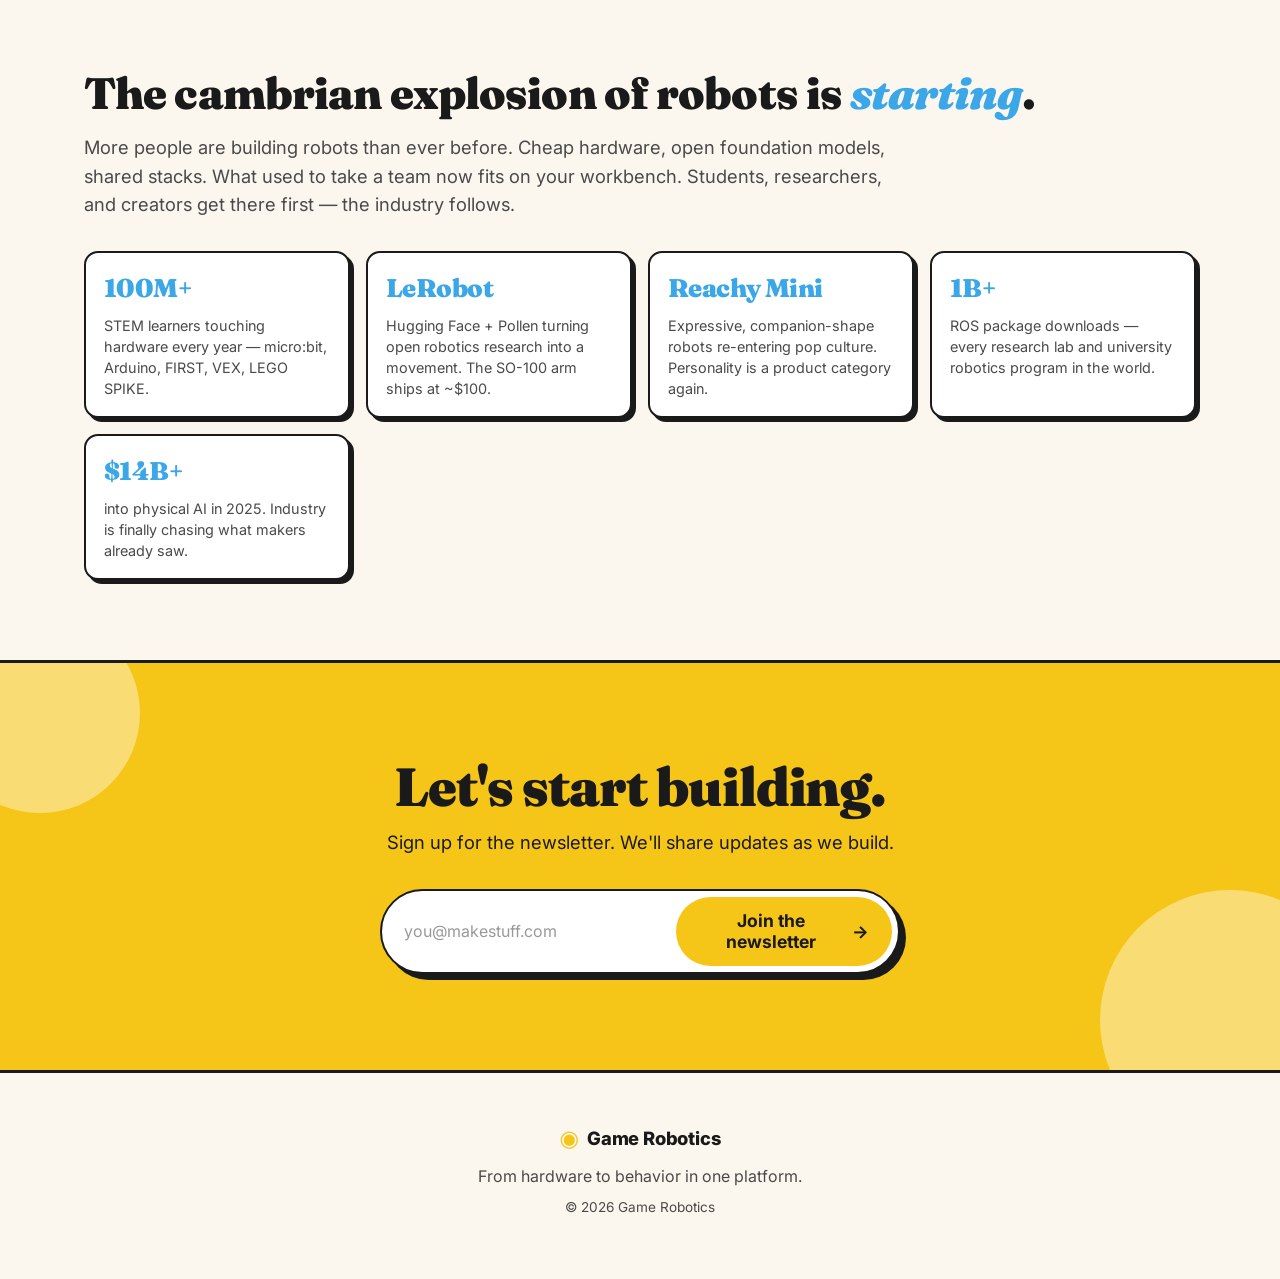
==== commit da8450d6: "C + D: 'hand-code any node' -> 'build reusable nodes' (creation, not editing)" ====
--- a/v5-substrate/index.html
+++ b/v5-substrate/index.html
@@ -40,8 +40,8 @@
       </h1>
       <p class="lede">
         One workbench for every layer of your robot — hardware, firmware, behavior.
-        Describe what you want, and an AI agent sketches it. Hand-code, remix, or
-        swap in a foundation model.
+        Describe what you want, and an AI agent sketches it. Build reusable nodes,
+        remix them, or swap in a foundation model.
       </p>
       <form class="signup" onsubmit="event.preventDefault(); document.getElementById('signup-success').hidden = false;">
         <input type="email" placeholder="you@makestuff.com" aria-label="Email address" required />
@@ -80,7 +80,7 @@
       <p class="section-lede">
         <strong>Start with an idea.</strong> Describe your robot in plain language
         and an AI agent sketches it on the workbench — boards, sensors, motors,
-        behaviors. Hand-code any node, iterate on any layer, prototype fast.
+        behaviors. Build reusable nodes, iterate on any layer, prototype fast.
       </p>
     </div>
 
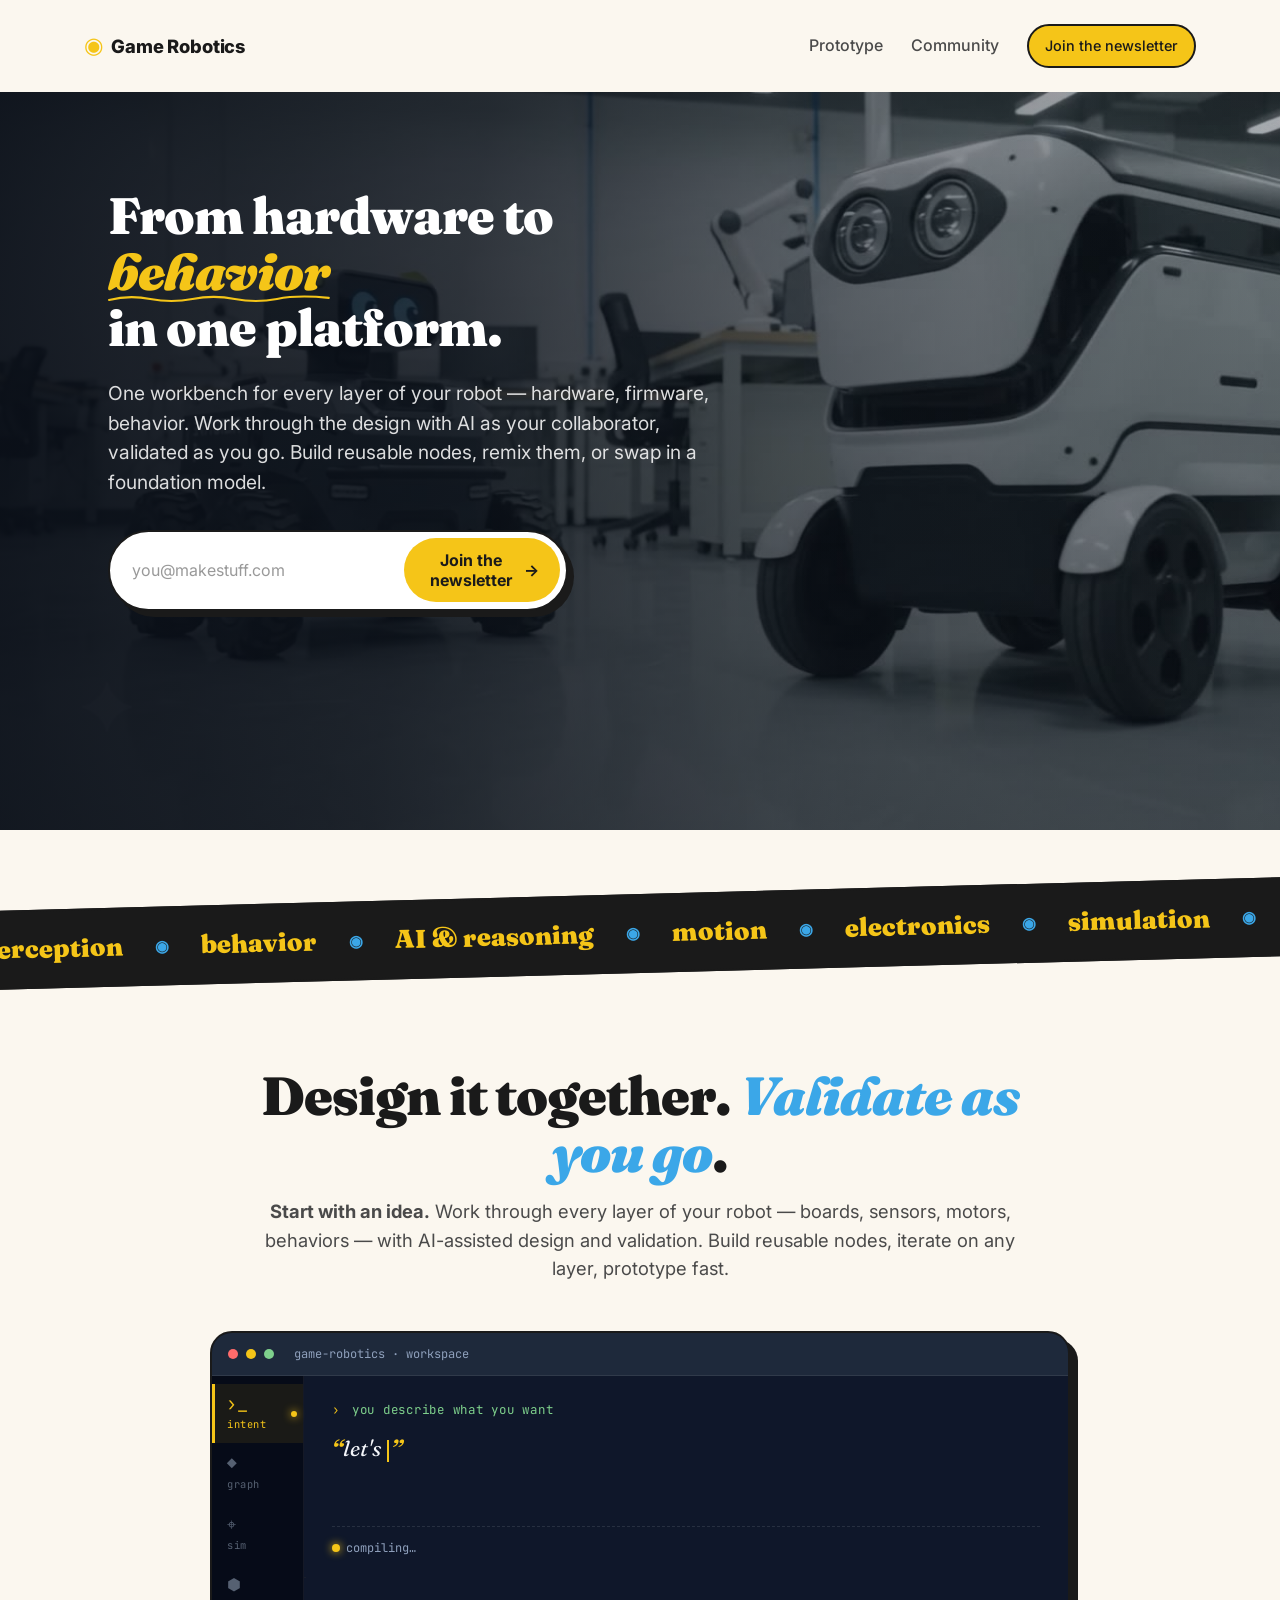
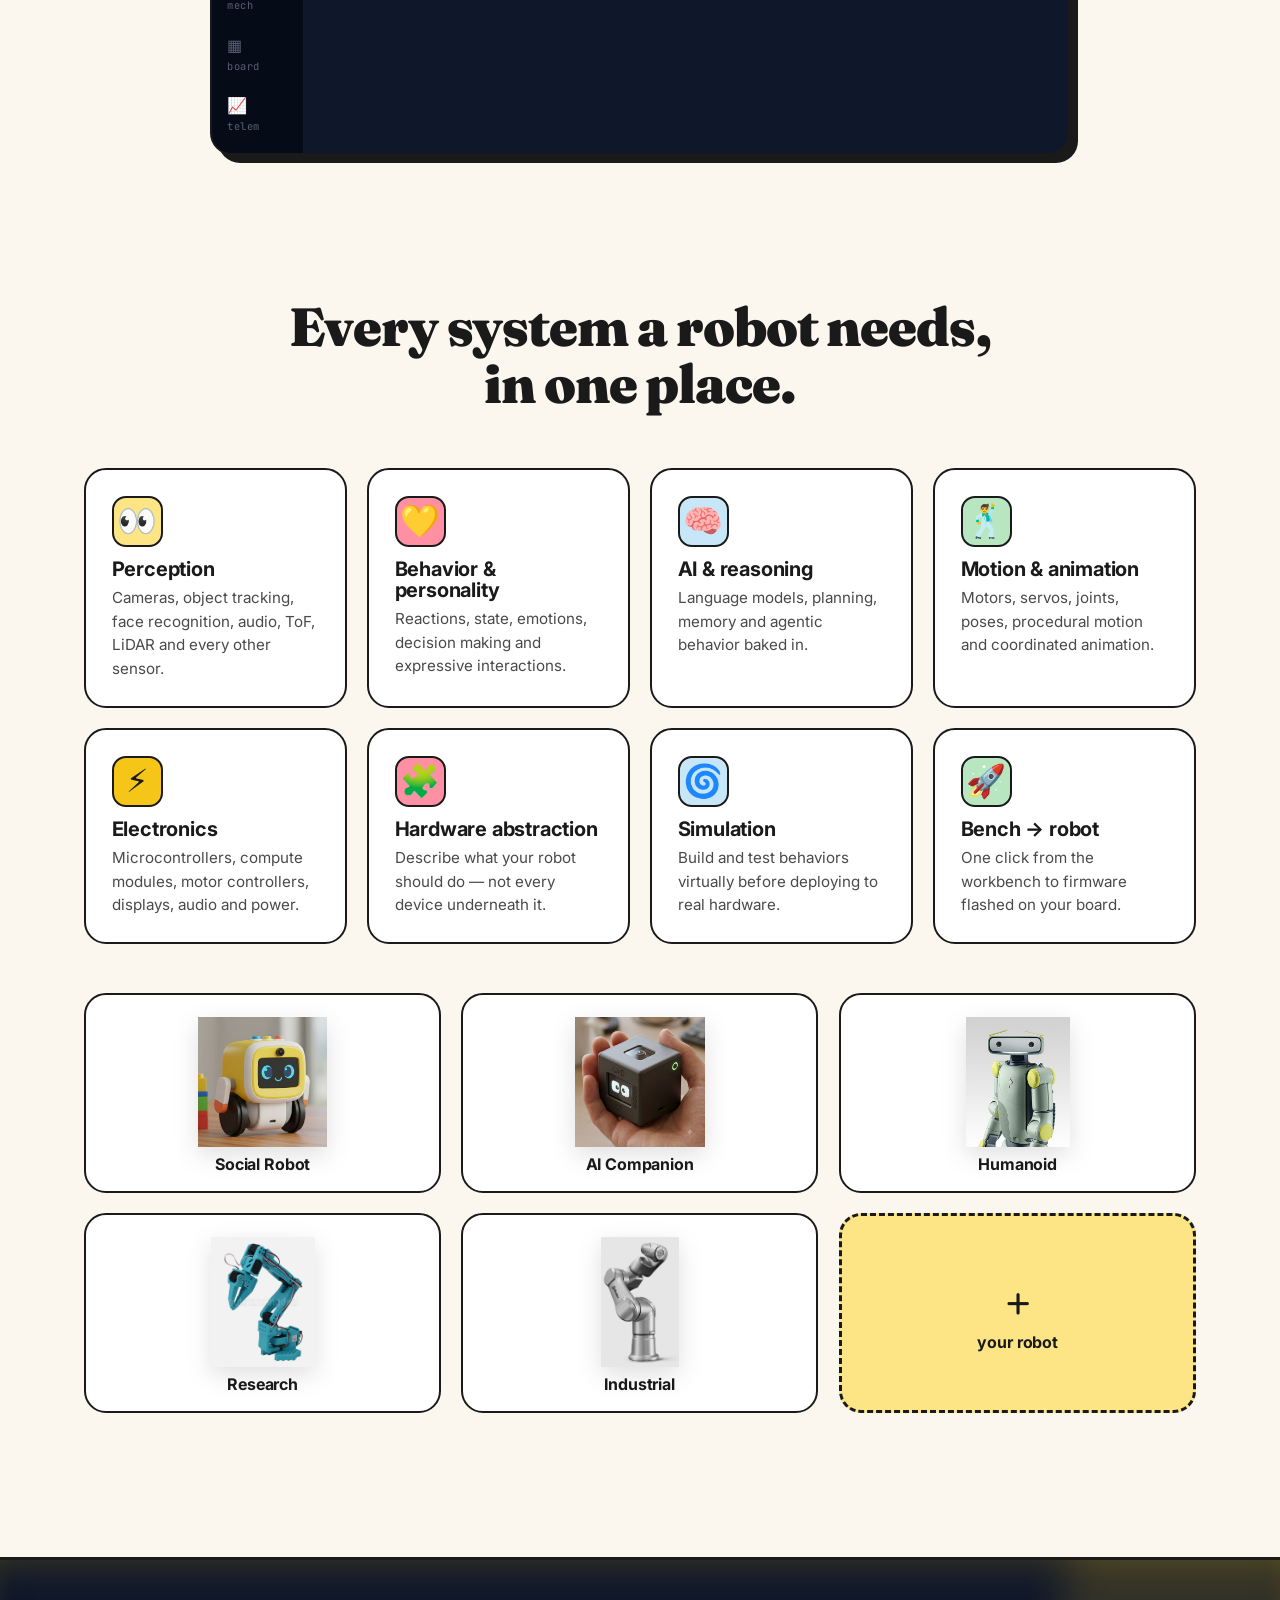
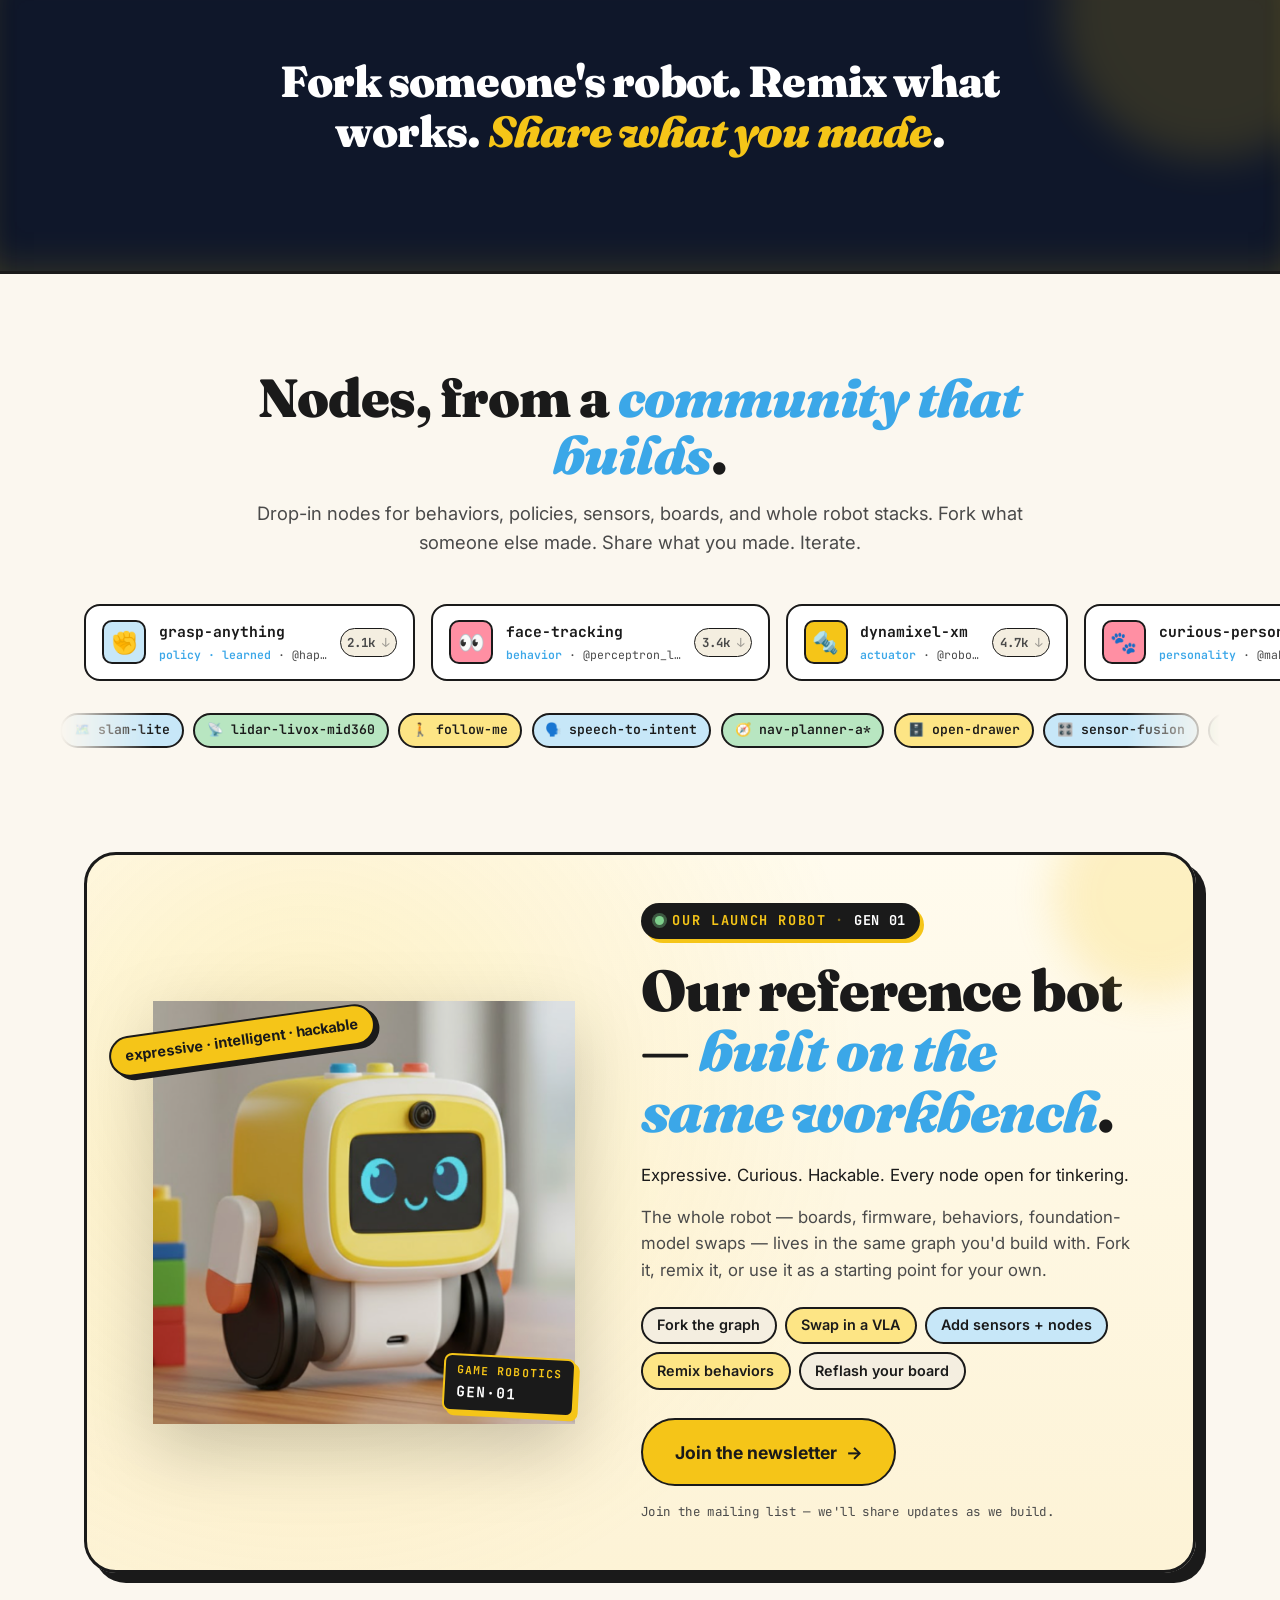
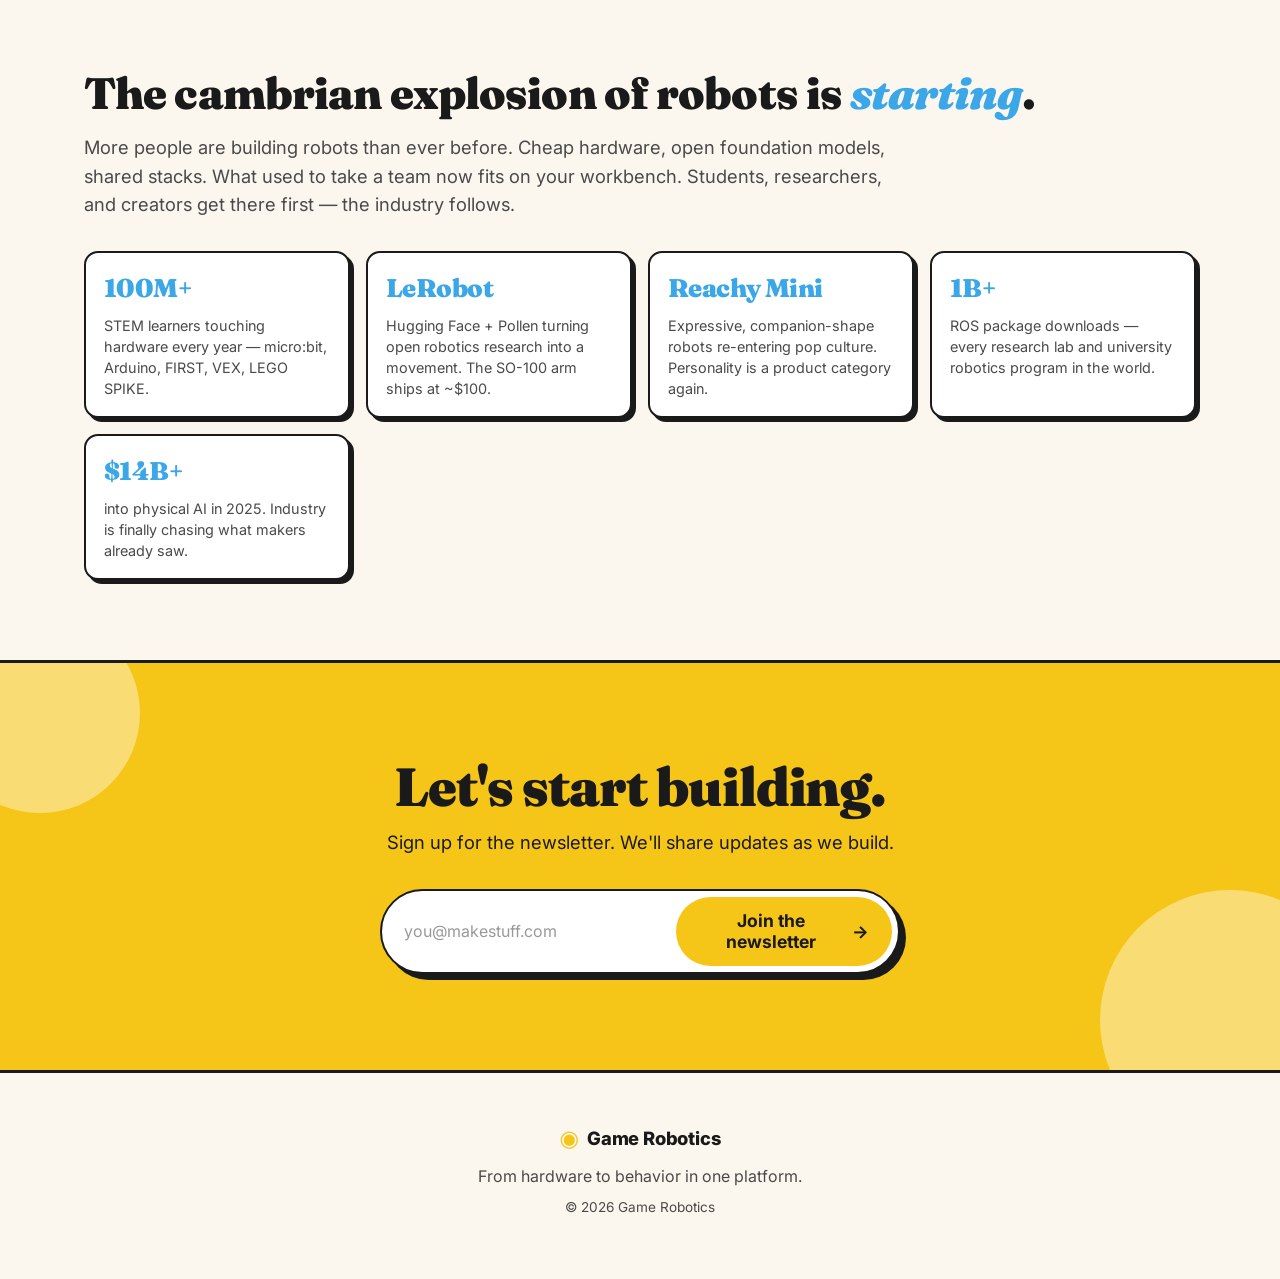
==== commit 61184fb7: "C + D: reframe AI as collaborator, not sketcher — add validation loop Prior copy leaned too passive " ====
--- a/v5-substrate/index.html
+++ b/v5-substrate/index.html
@@ -40,8 +40,8 @@
       </h1>
       <p class="lede">
         One workbench for every layer of your robot — hardware, firmware, behavior.
-        Describe what you want, and an AI agent sketches it. Build reusable nodes,
-        remix them, or swap in a foundation model.
+        Work through the design with AI as your collaborator, validated as you go.
+        Build reusable nodes, remix them, or swap in a foundation model.
       </p>
       <form class="signup" onsubmit="event.preventDefault(); document.getElementById('signup-success').hidden = false;">
         <input type="email" placeholder="you@makestuff.com" aria-label="Email address" required />
@@ -76,11 +76,11 @@
   <!-- The pitch -->
   <section class="pitch" id="engine">
     <div class="section-head">
-      <h2>Describe it. <em>Watch it come together</em>.</h2>
+      <h2>Design it together. <em>Validate as you go</em>.</h2>
       <p class="section-lede">
-        <strong>Start with an idea.</strong> Describe your robot in plain language
-        and an AI agent sketches it on the workbench — boards, sensors, motors,
-        behaviors. Build reusable nodes, iterate on any layer, prototype fast.
+        <strong>Start with an idea.</strong> Work through every layer of your
+        robot — boards, sensors, motors, behaviors — with AI-assisted design
+        and validation. Build reusable nodes, iterate on any layer, prototype fast.
       </p>
     </div>
 
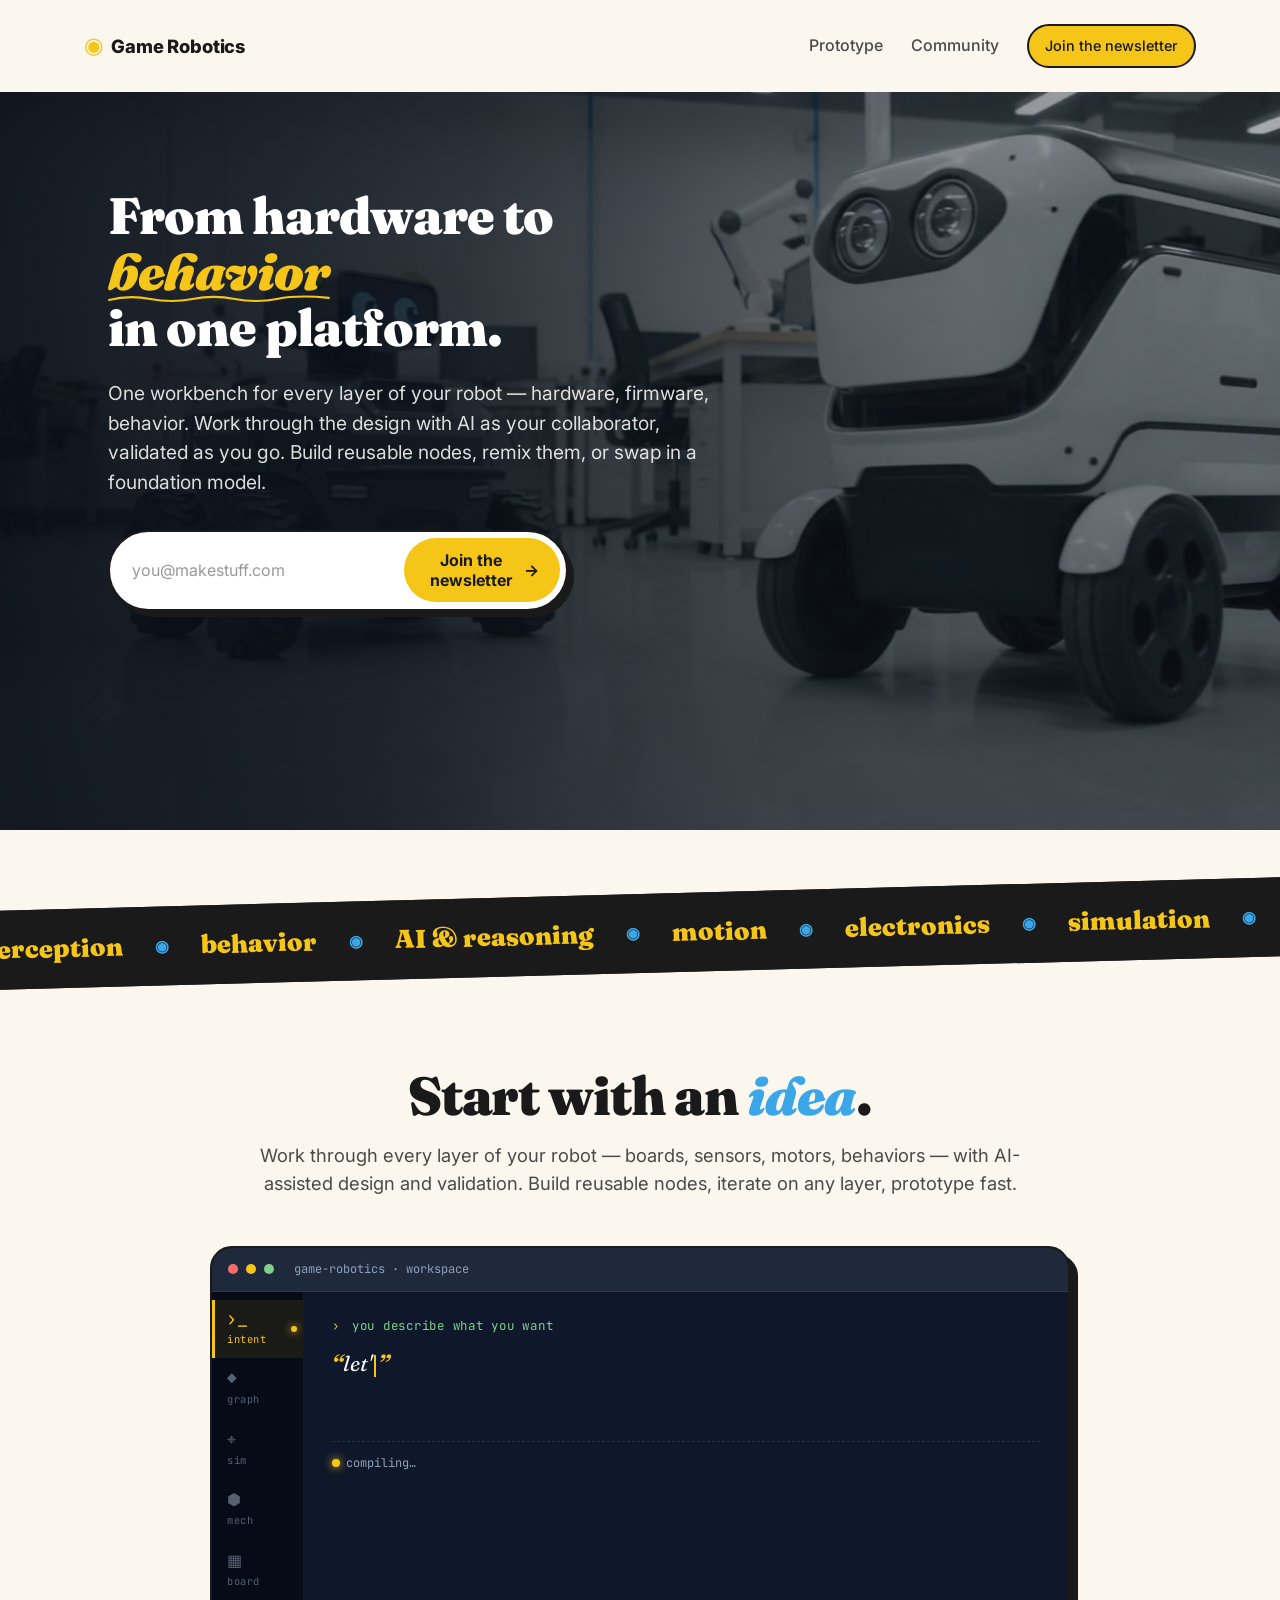
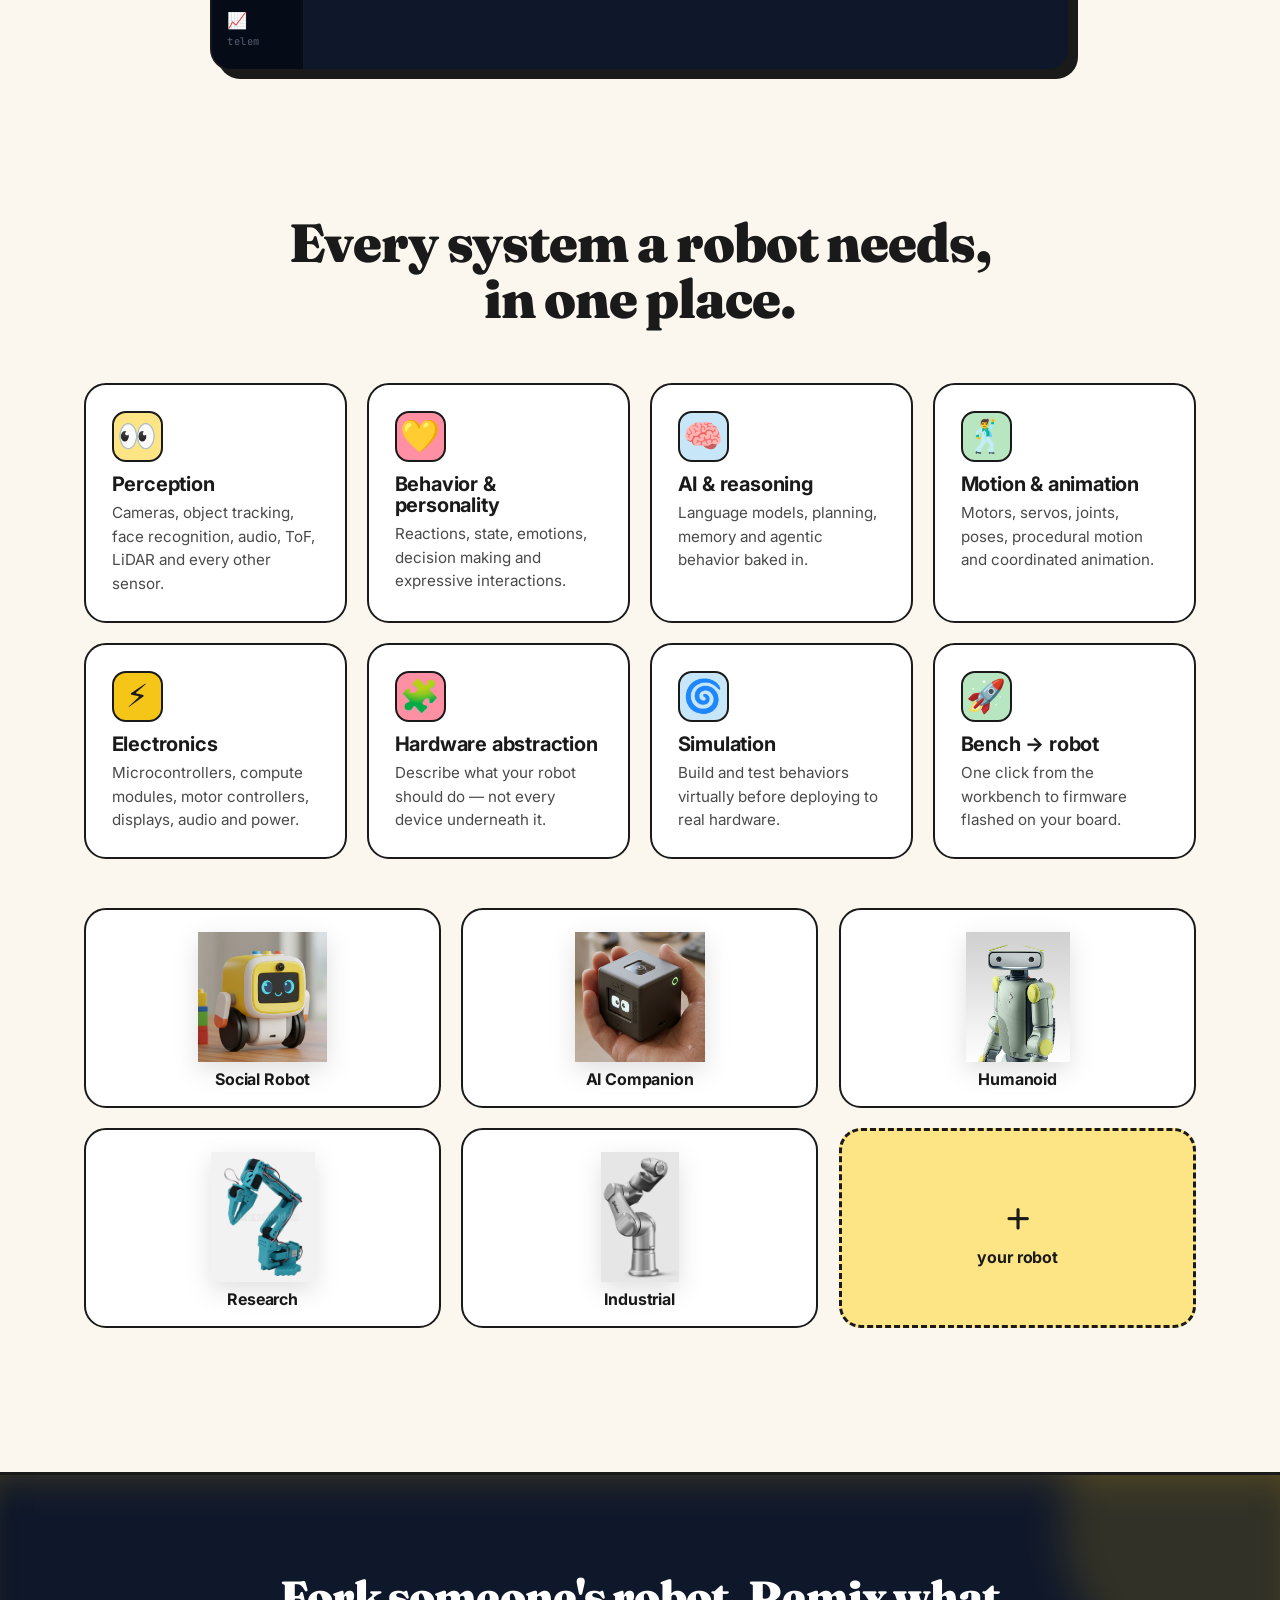
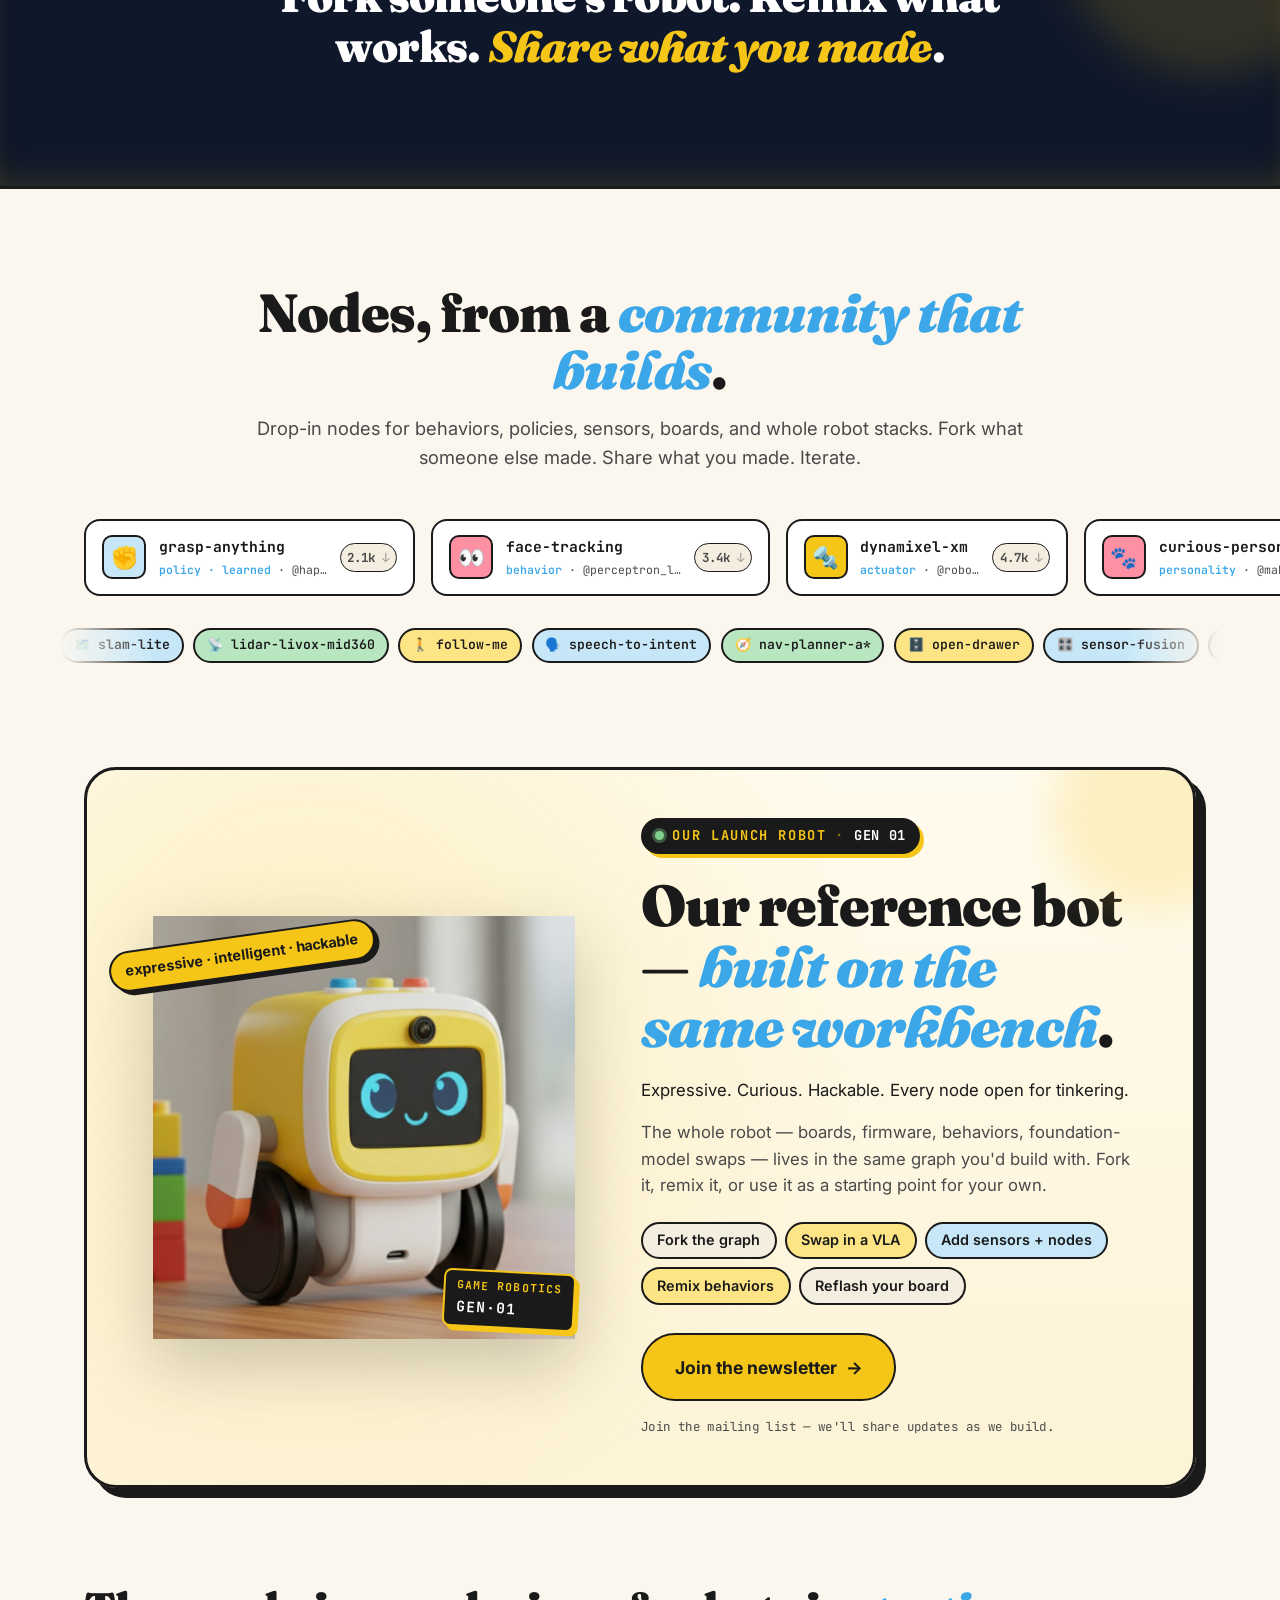
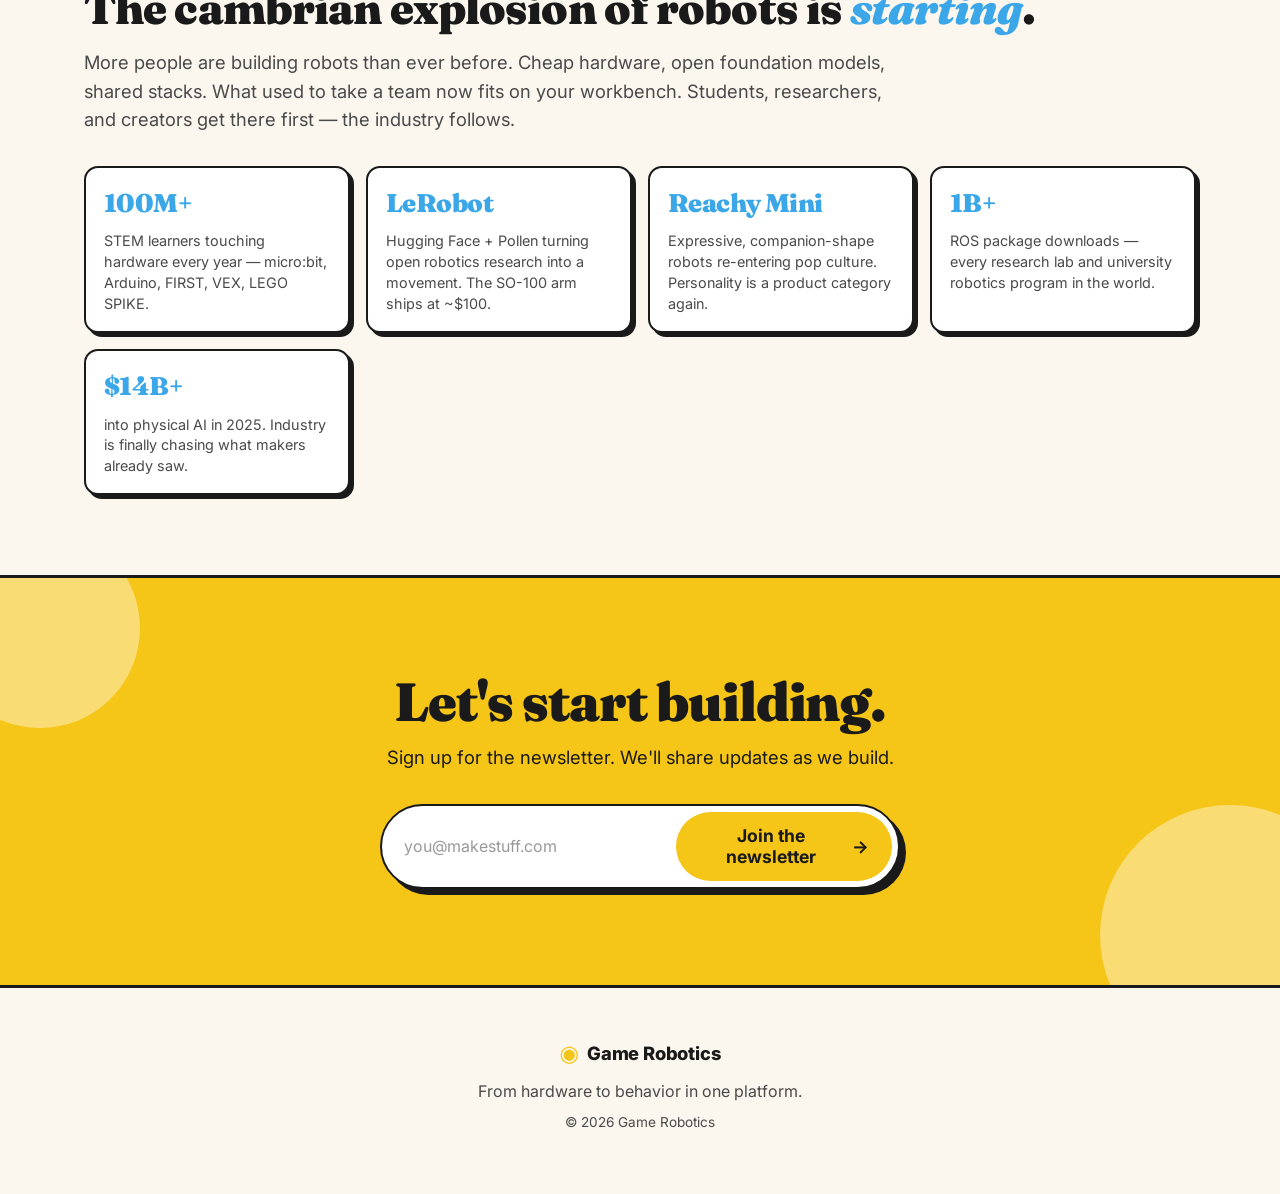
==== commit a12bee66: "C + D pitch h2: promote 'Start with an idea.' from lede opener to headline" ====
--- a/v5-substrate/index.html
+++ b/v5-substrate/index.html
@@ -76,11 +76,11 @@
   <!-- The pitch -->
   <section class="pitch" id="engine">
     <div class="section-head">
-      <h2>Design it together. <em>Validate as you go</em>.</h2>
+      <h2>Start with an <em>idea</em>.</h2>
       <p class="section-lede">
-        <strong>Start with an idea.</strong> Work through every layer of your
-        robot — boards, sensors, motors, behaviors — with AI-assisted design
-        and validation. Build reusable nodes, iterate on any layer, prototype fast.
+        Work through every layer of your robot — boards, sensors, motors,
+        behaviors — with AI-assisted design and validation. Build reusable
+        nodes, iterate on any layer, prototype fast.
       </p>
     </div>
 
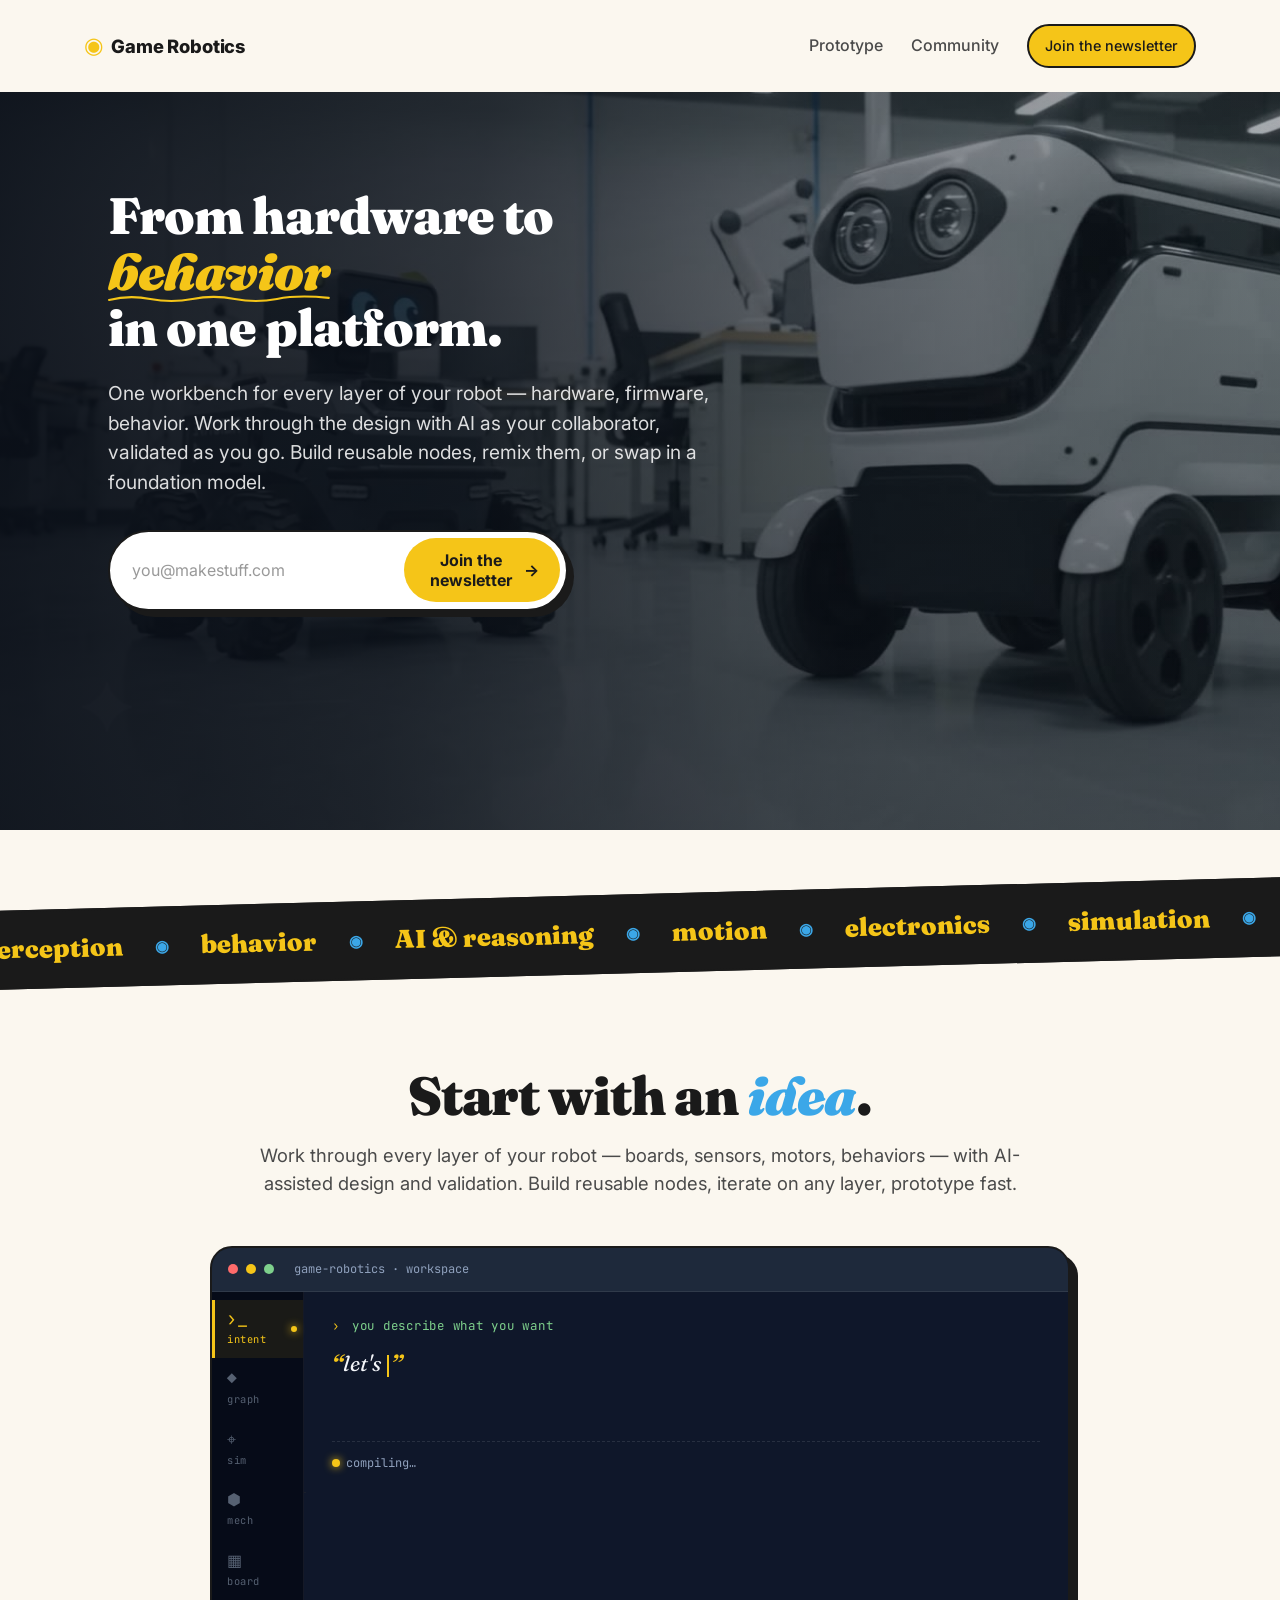
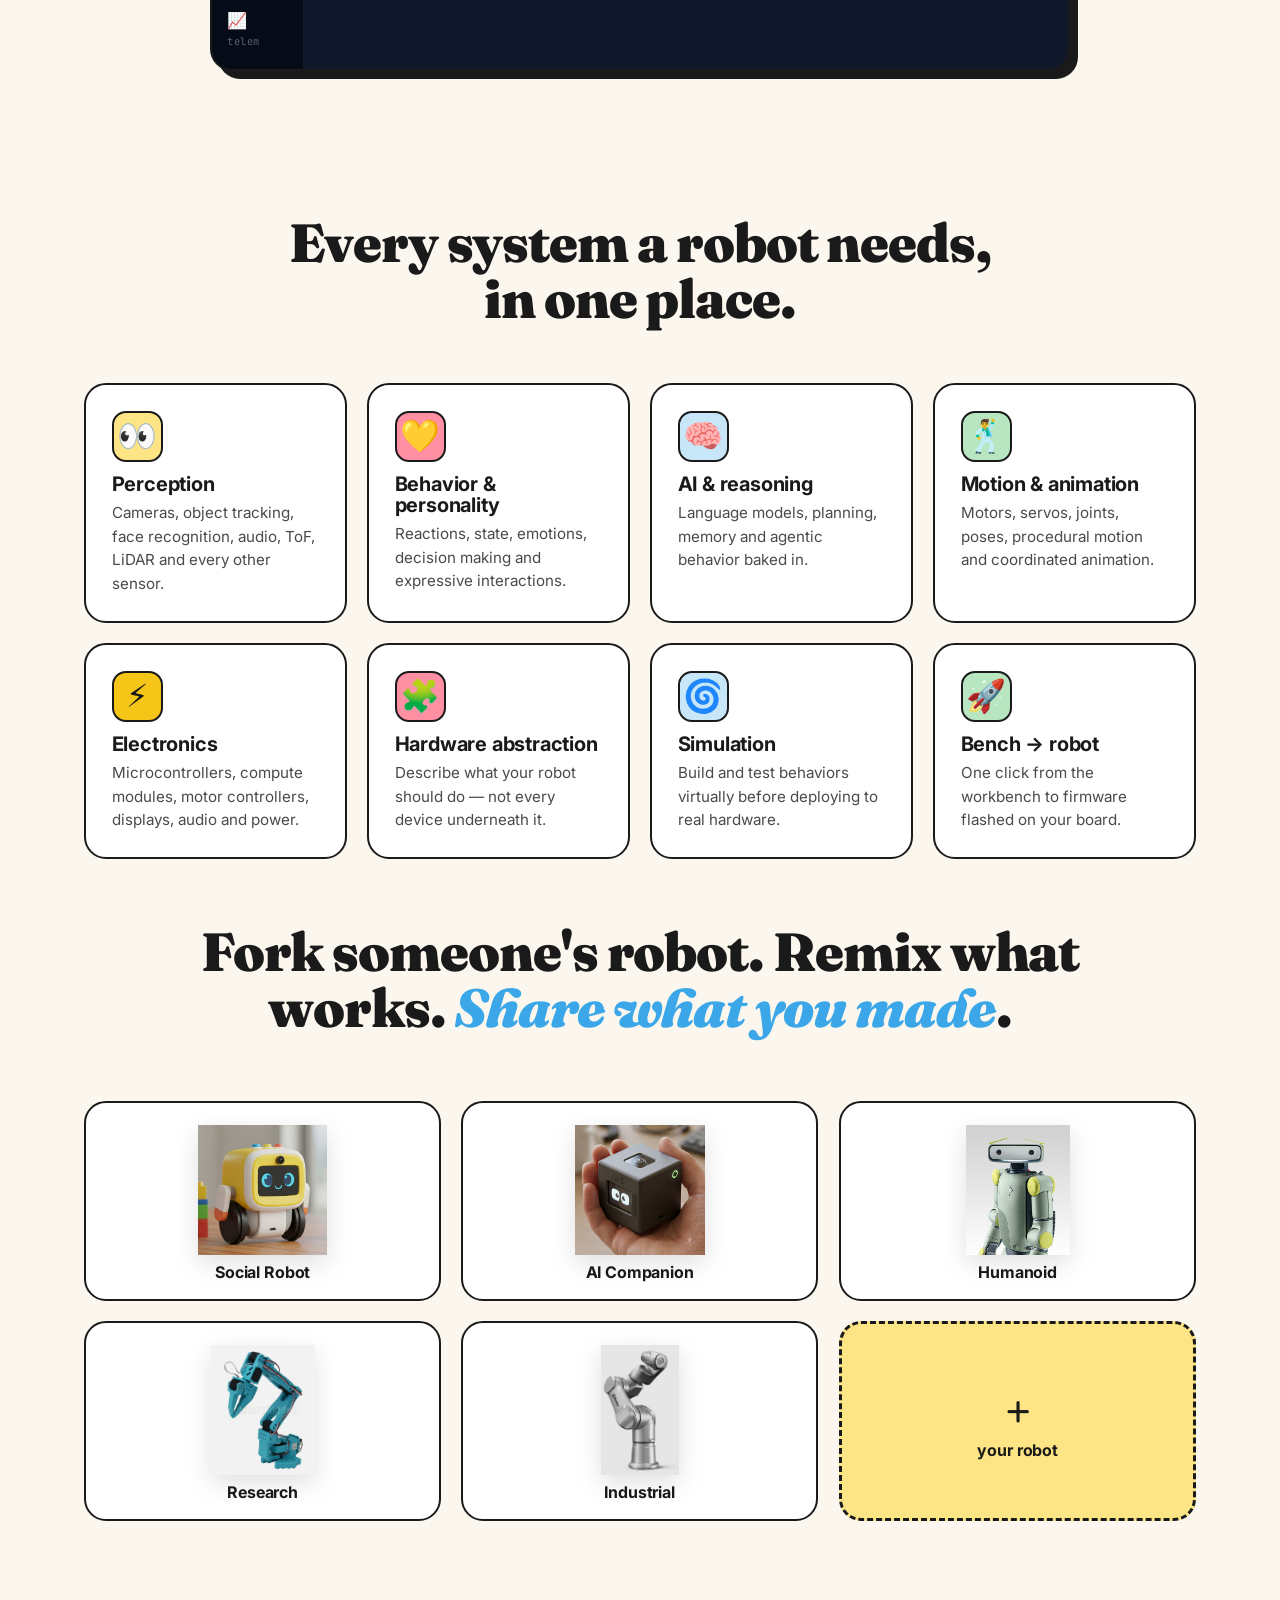
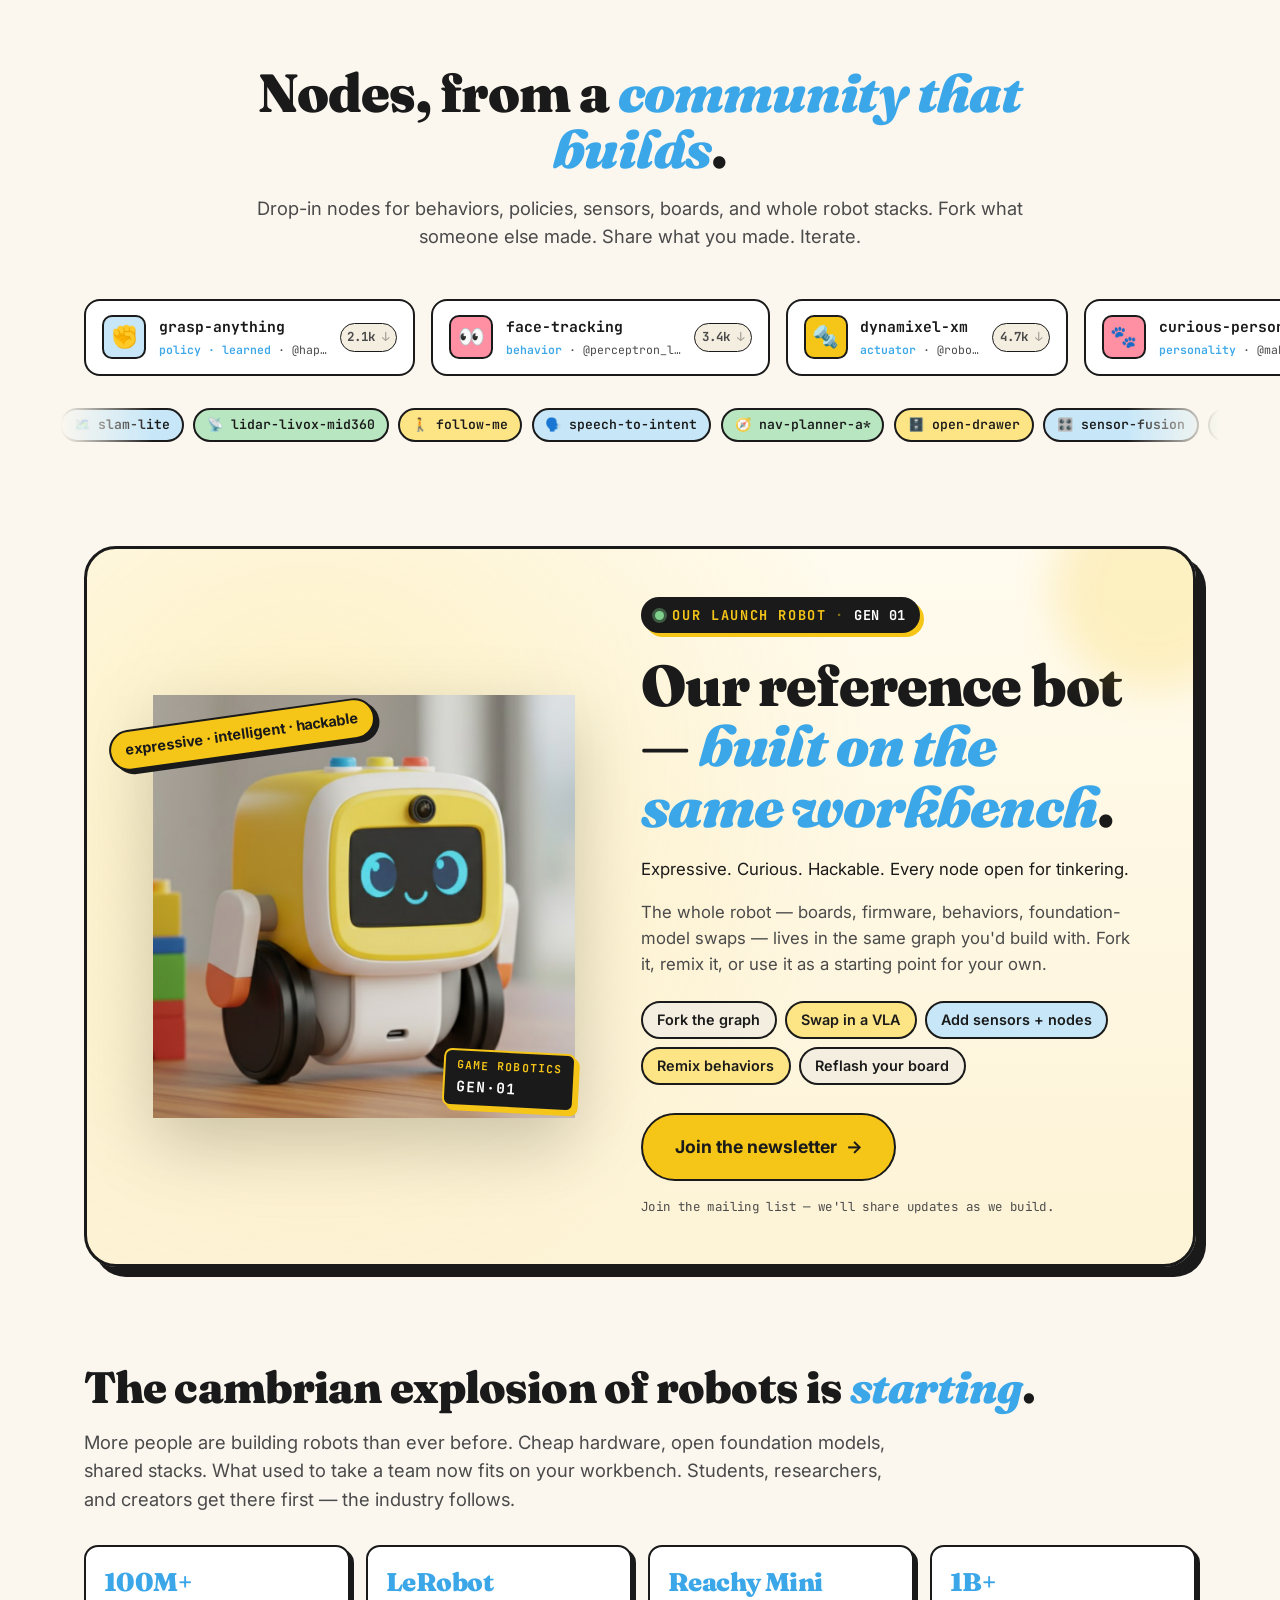
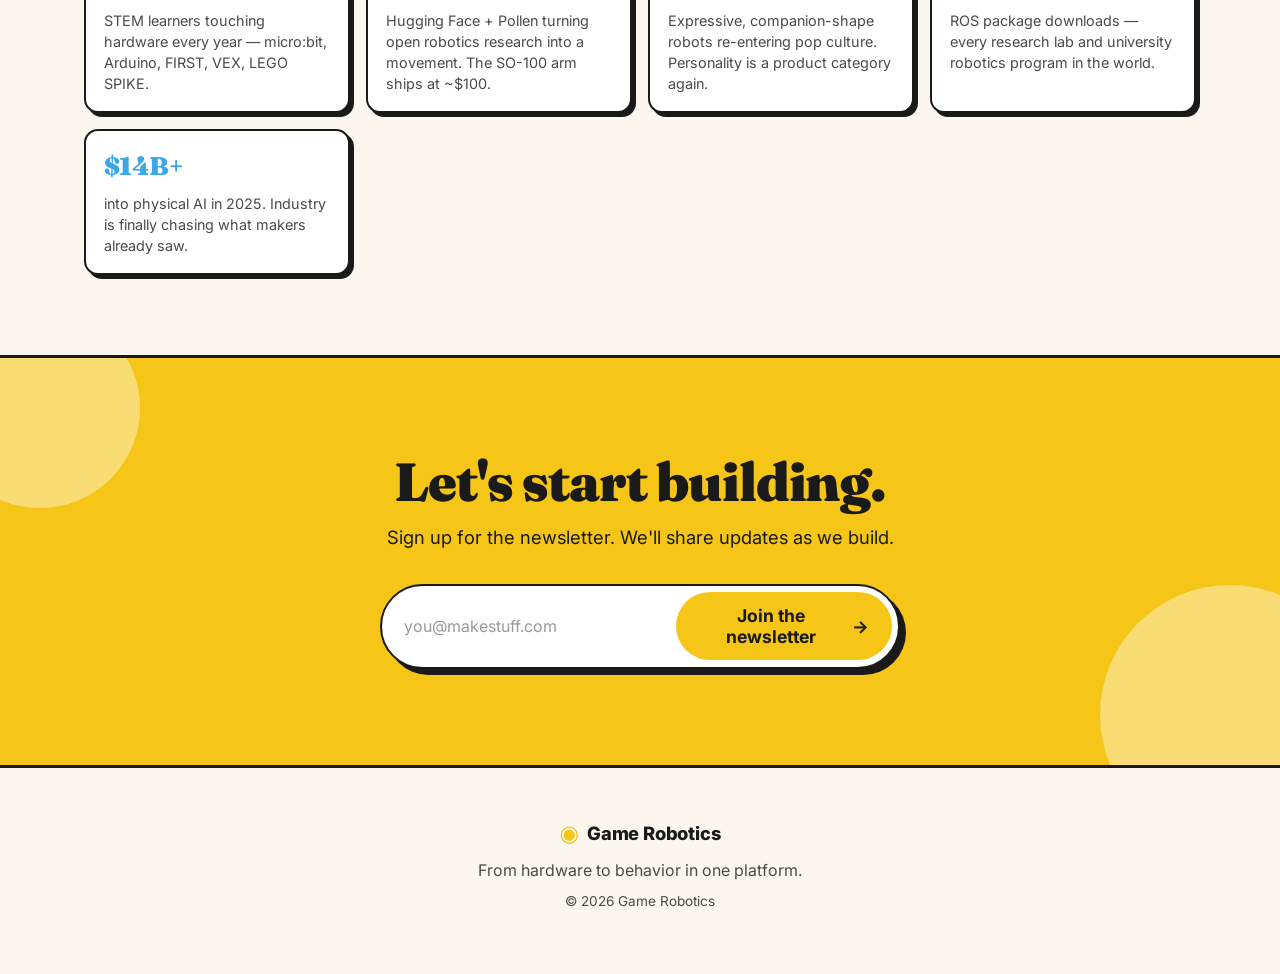
==== commit 1c738bb3: "C + D: move 'Fork someone's robot...' to be the robot-examples heading Previously that copy lived in" ====
--- a/v5-substrate/index.html
+++ b/v5-substrate/index.html
@@ -655,8 +655,13 @@
           </div>
         </div>
 
-        <!-- Layer B: the same grid layout, but filled with robots (visible at progress 1) -->
-        <div class="feature-grid fm-layer fm-robots" aria-hidden="true">
+        <!-- Robot examples heading -->
+        <div class="section-head fm-robots-head">
+          <h2>Fork someone's robot. Remix what works. <em>Share what you made</em>.</h2>
+        </div>
+
+        <!-- Layer B: the same grid layout, but filled with robots -->
+        <div class="feature-grid fm-layer fm-robots">
           <div class="feature-card robot-card">
             <img src="assets/robot-play.png" alt="" />
             <h3>Social Robot</h3>
@@ -683,13 +688,6 @@
           </div>
         </div>
       </div>
-    </div>
-  </section>
-
-  <!-- Substrate claim (was: game-engines analogy) -->
-  <section class="analogy">
-    <div class="analogy-inner">
-      <h2>Fork someone's robot. Remix what works. <em>Share what you made</em>.</h2>
     </div>
   </section>
 
--- a/v5-substrate/styles.css
+++ b/v5-substrate/styles.css
@@ -1654,6 +1654,9 @@
   gap: 2.5rem;
 }
 .fm-stage .section-head { margin-bottom: 0; }
+/* Robots-grid heading (inside features-morph, above fm-robots layer) */
+.fm-robots-head { margin: 1rem auto 0; text-align: center; max-width: 900px; }
+.fm-robots-head h2 em { color: var(--blue); font-style: italic; }
 .fm-swap, .fm-eyebrow { transition: opacity 0.35s ease; }
 
 .fm-layers {
